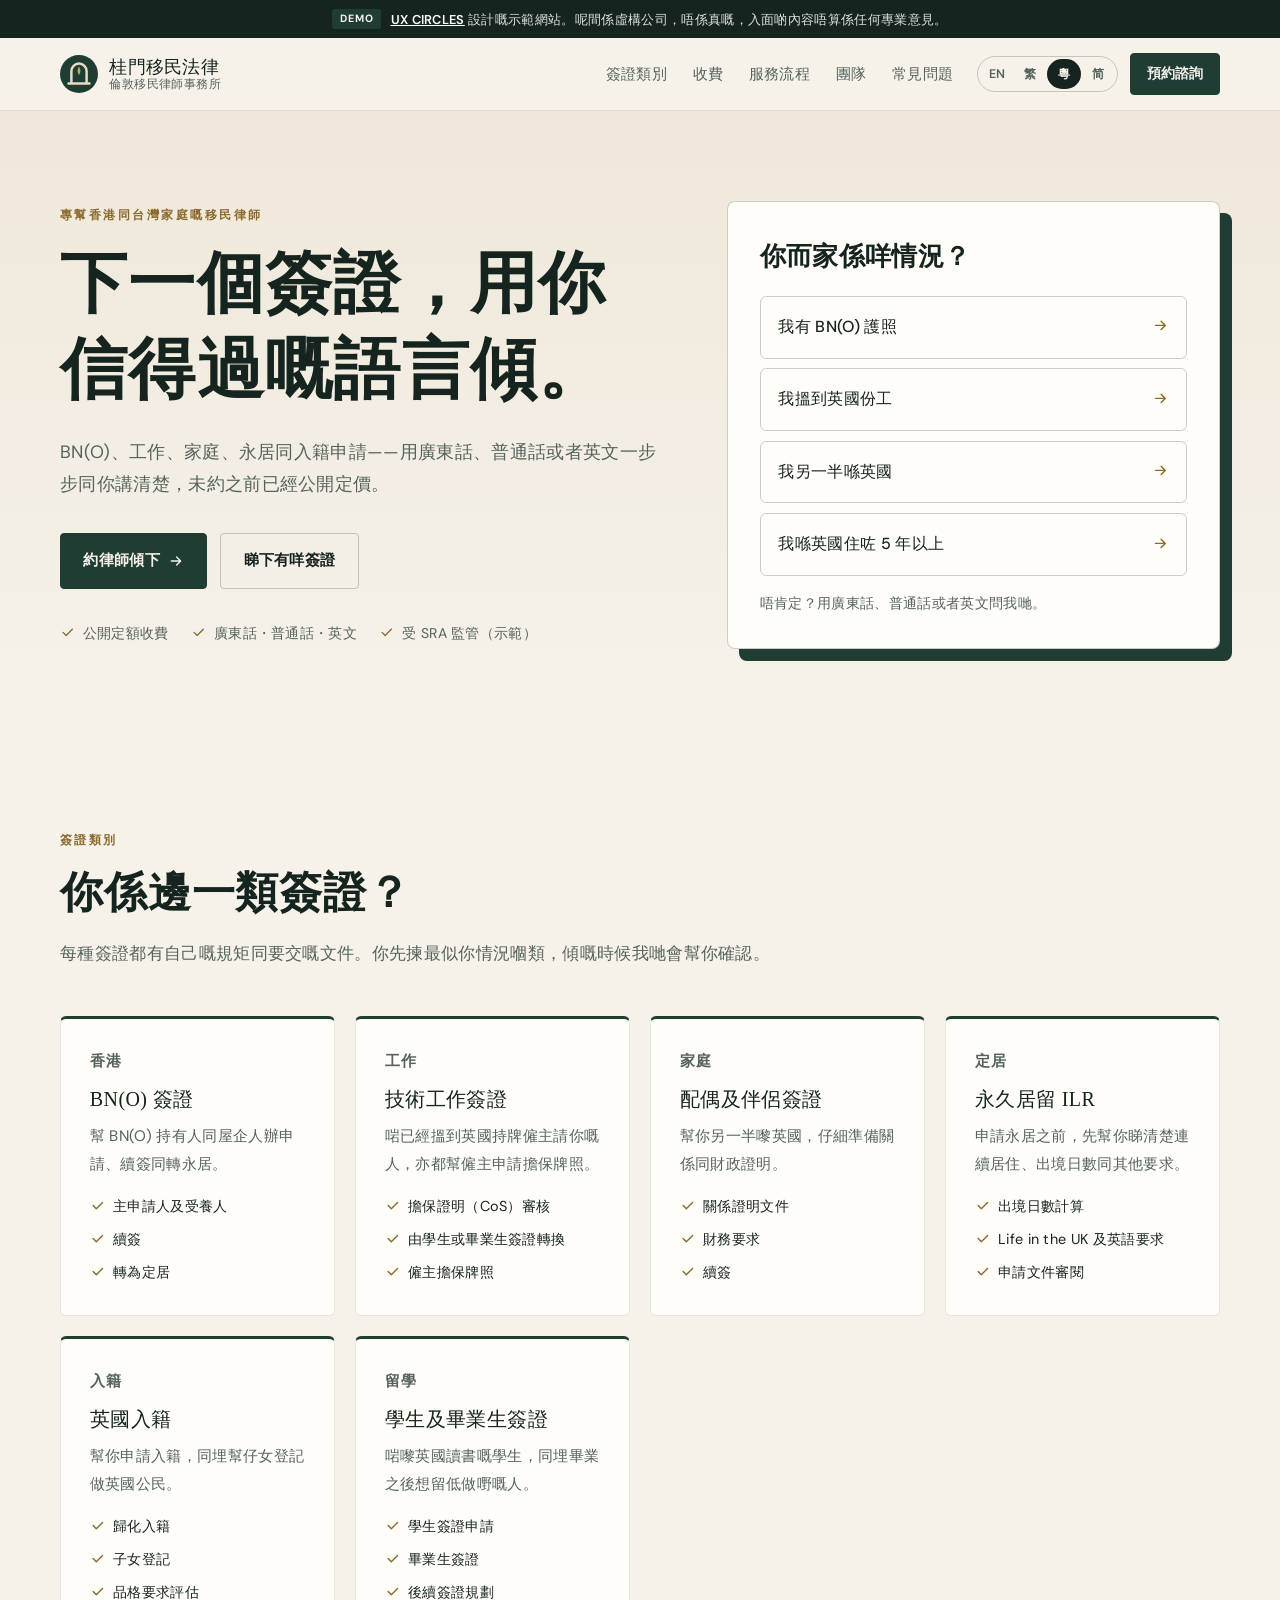
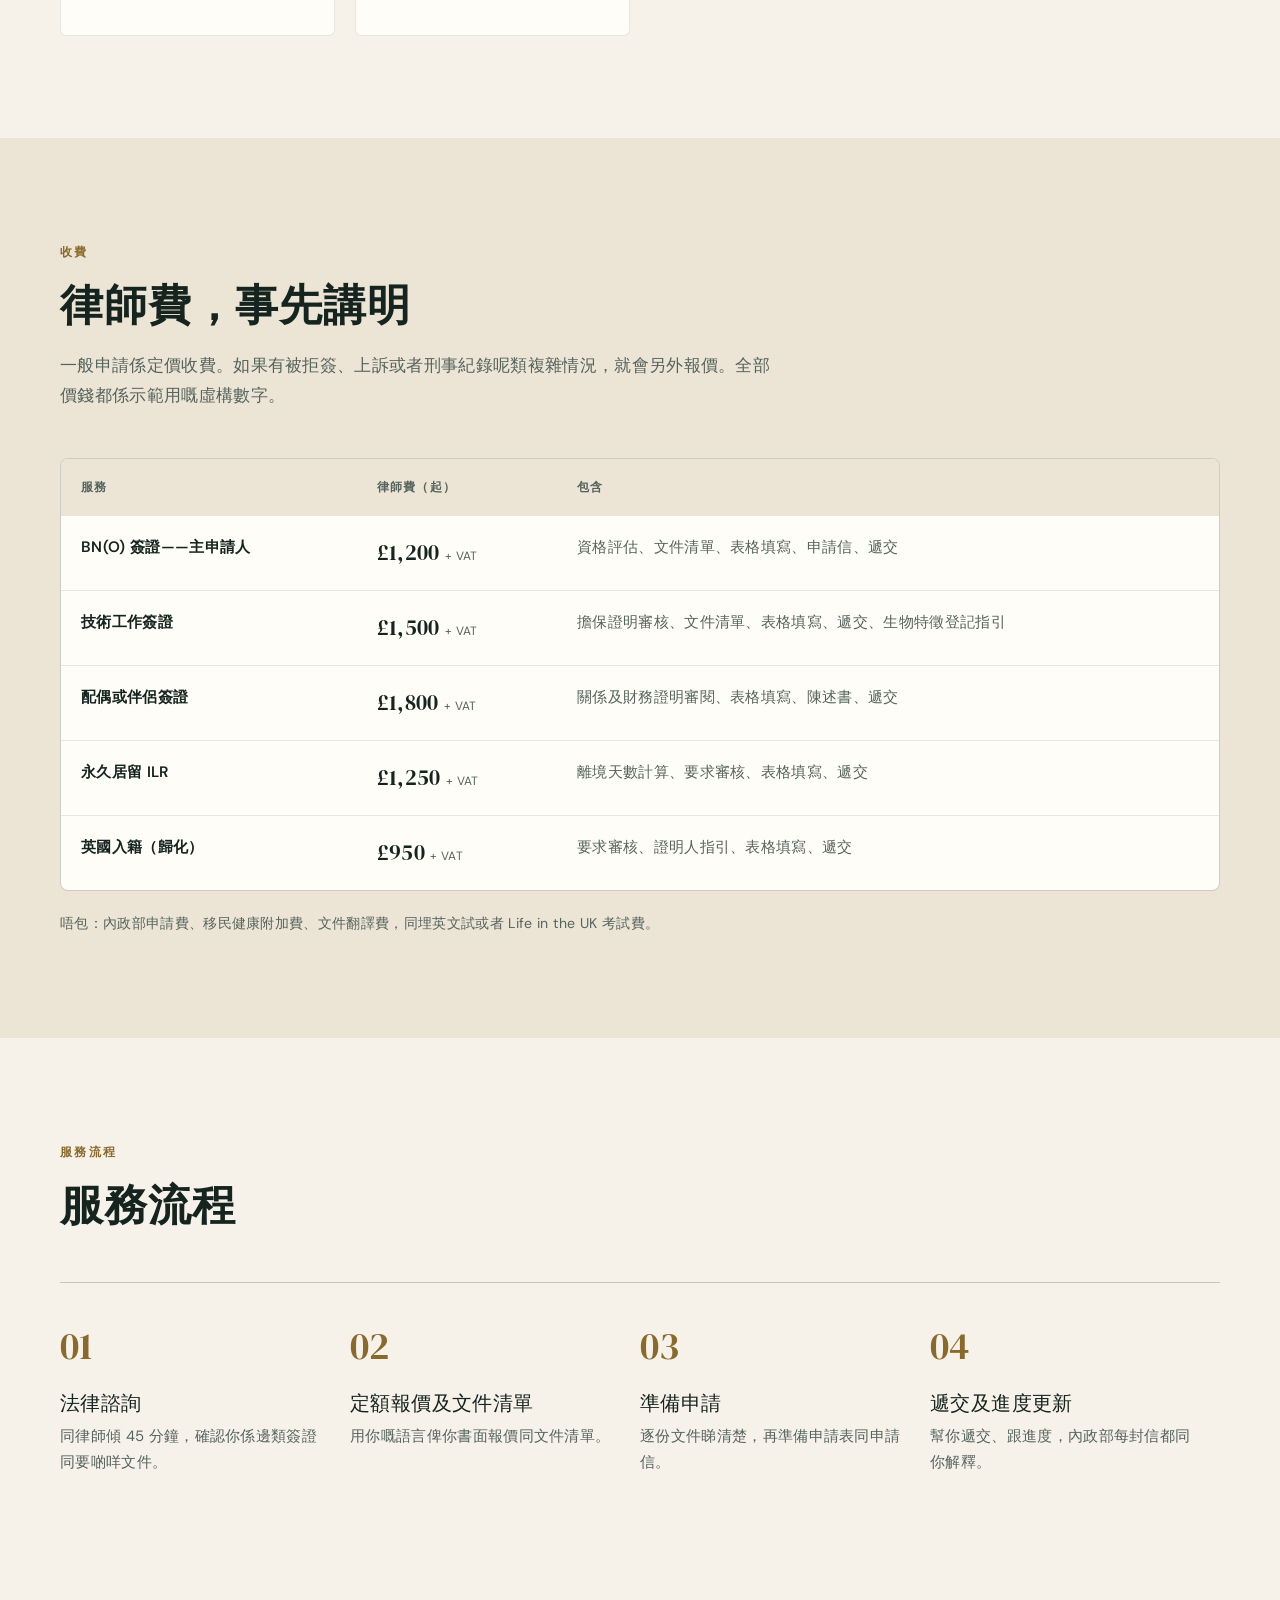
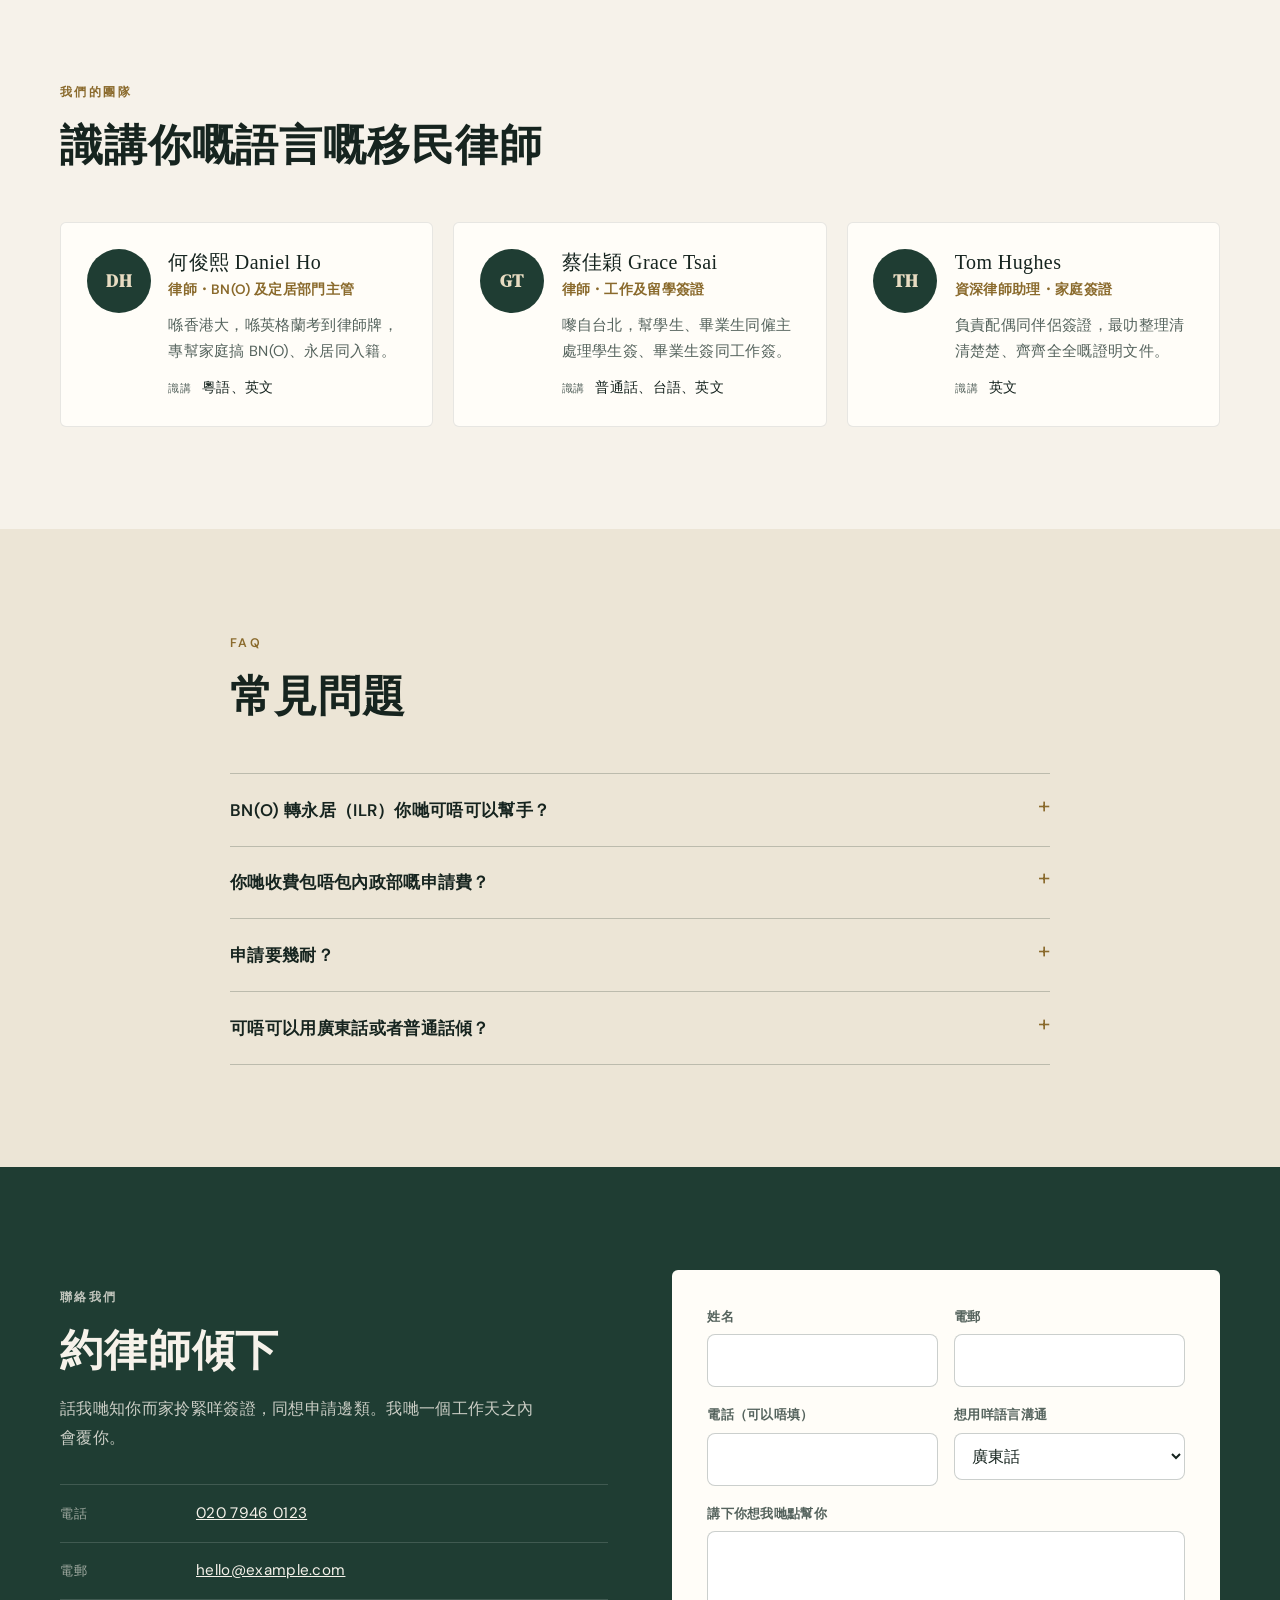
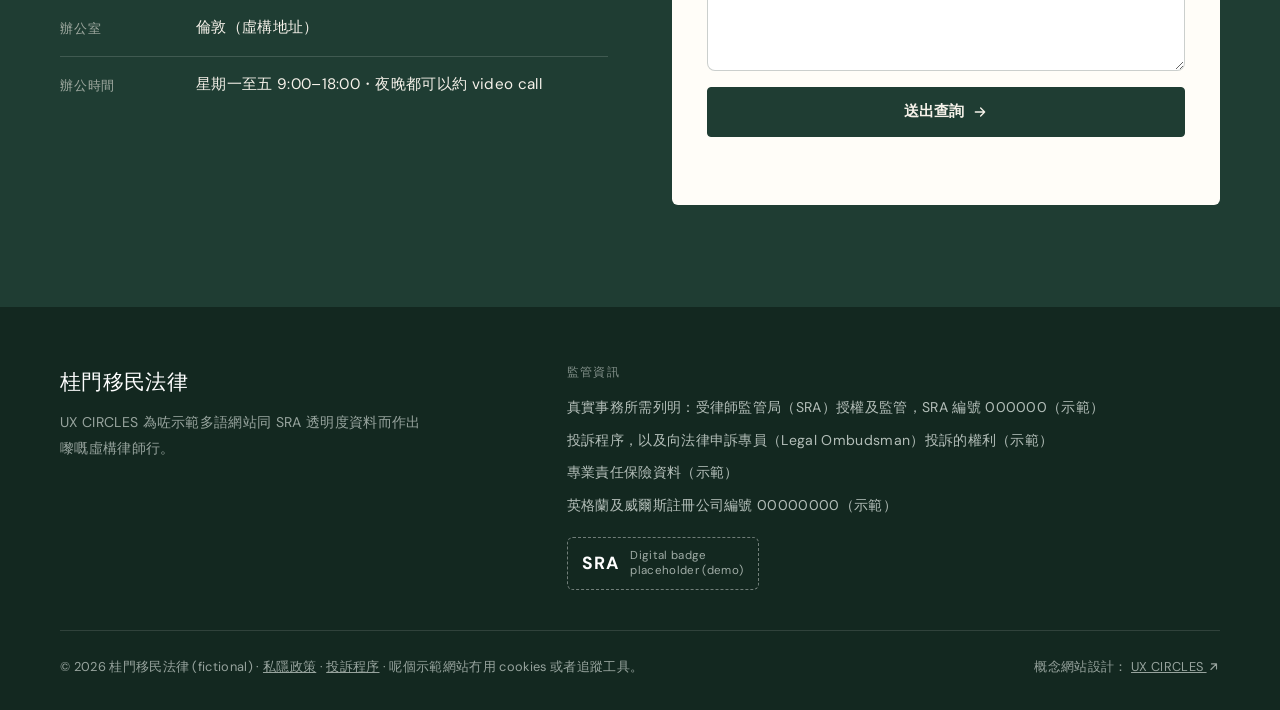
==== yue/index.html @ 8a7a4588 "Add Cantonese (廣東話) version - New /yue/ page in written Cantonese alongside EN, 繁中 and 简中 - lang="yu" ====
<!doctype html>
<html lang="yue-Hant-HK">
<head>
<meta charset="utf-8">
<meta name="viewport" content="width=device-width, initial-scale=1">
<title>桂門移民法律 Laurelgate — 倫敦講廣東話嘅移民律師（示範網站）</title>
<meta name="description" content="UX CIRCLES 設計示範：專幫香港同台灣客嘅倫敦移民律師行。BN(O)、工作簽、配偶簽、永居同入籍，收費事先公開。">
<meta name="robots" content="noindex, follow">
<link rel="canonical" href="https://uxcircles.github.io/demo-immigration/yue/">
<link rel="alternate" hreflang="en-GB" href="https://uxcircles.github.io/demo-immigration/">
<link rel="alternate" hreflang="zh-Hant" href="https://uxcircles.github.io/demo-immigration/zh-hant/">
<link rel="alternate" hreflang="zh-HK" href="https://uxcircles.github.io/demo-immigration/yue/">
<link rel="alternate" hreflang="zh-Hans" href="https://uxcircles.github.io/demo-immigration/zh-hans/">
<link rel="alternate" hreflang="x-default" href="https://uxcircles.github.io/demo-immigration/">
<meta property="og:title" content="桂門移民法律 Laurelgate — 倫敦講廣東話嘅移民律師（示範網站）">
<meta property="og:description" content="UX CIRCLES 設計示範：專幫香港同台灣客嘅倫敦移民律師行。BN(O)、工作簽、配偶簽、永居同入籍，收費事先公開。">
<meta property="og:type" content="website">
<meta property="og:url" content="https://uxcircles.github.io/demo-immigration/yue/">
<meta name="theme-color" content="#1f3d33">
<link rel="icon" href="../favicon.svg" type="image/svg+xml">
<link rel="preconnect" href="https://fonts.googleapis.com">
<link rel="preconnect" href="https://fonts.gstatic.com" crossorigin>
<link rel="stylesheet" href="https://fonts.googleapis.com/css2?family=DM+Serif+Display&family=DM+Sans:opsz,wght@9..40,400;9..40,500;9..40,600;9..40,700&display=swap">
<link rel="stylesheet" href="../styles.css">
<script type="application/ld+json">
{
  "@context": "https://schema.org",
  "@graph": [
    {
      "@type": "LegalService",
      "@id": "https://uxcircles.github.io/demo-immigration/#firm",
      "name": "桂門移民法律",
      "url": "https://uxcircles.github.io/demo-immigration/yue/",
      "description": "UX CIRCLES 設計示範：專幫香港同台灣客嘅倫敦移民律師行。BN(O)、工作簽、配偶簽、永居同入籍，收費事先公開。",
      "telephone": "+44 20 7946 0123",
      "email": "hello@example.com",
      "areaServed": "GB",
      "knowsLanguage": [
        "en",
        "yue",
        "cmn",
        "nan",
        "zh-Hant",
        "zh-Hans"
      ],
      "address": {
        "@type": "PostalAddress",
        "addressLocality": "London",
        "addressCountry": "GB"
      },
      "employee": [
        {
          "@type": "Person",
          "name": "何俊熙 Daniel Ho",
          "jobTitle": "律師・BN(O) 及定居部門主管",
          "knowsLanguage": "粵語、英文"
        },
        {
          "@type": "Person",
          "name": "蔡佳穎 Grace Tsai",
          "jobTitle": "律師・工作及留學簽證",
          "knowsLanguage": "普通話、台語、英文"
        },
        {
          "@type": "Person",
          "name": "Tom Hughes",
          "jobTitle": "資深律師助理・家庭簽證",
          "knowsLanguage": "英文"
        }
      ],
      "makesOffer": [
        {
          "@type": "Offer",
          "name": "BN(O) 簽證——主申請人",
          "priceSpecification": {
            "@type": "PriceSpecification",
            "minPrice": 1200,
            "priceCurrency": "GBP",
            "valueAddedTaxIncluded": false
          },
          "description": "資格評估、文件清單、表格填寫、申請信、遞交"
        },
        {
          "@type": "Offer",
          "name": "技術工作簽證",
          "priceSpecification": {
            "@type": "PriceSpecification",
            "minPrice": 1500,
            "priceCurrency": "GBP",
            "valueAddedTaxIncluded": false
          },
          "description": "擔保證明審核、文件清單、表格填寫、遞交、生物特徵登記指引"
        },
        {
          "@type": "Offer",
          "name": "配偶或伴侶簽證",
          "priceSpecification": {
            "@type": "PriceSpecification",
            "minPrice": 1800,
            "priceCurrency": "GBP",
            "valueAddedTaxIncluded": false
          },
          "description": "關係及財務證明審閱、表格填寫、陳述書、遞交"
        },
        {
          "@type": "Offer",
          "name": "永久居留 ILR",
          "priceSpecification": {
            "@type": "PriceSpecification",
            "minPrice": 1250,
            "priceCurrency": "GBP",
            "valueAddedTaxIncluded": false
          },
          "description": "離境天數計算、要求審核、表格填寫、遞交"
        },
        {
          "@type": "Offer",
          "name": "英國入籍（歸化）",
          "priceSpecification": {
            "@type": "PriceSpecification",
            "minPrice": 950,
            "priceCurrency": "GBP",
            "valueAddedTaxIncluded": false
          },
          "description": "要求審核、證明人指引、表格填寫、遞交"
        }
      ]
    },
    {
      "@type": "FAQPage",
      "mainEntity": [
        {
          "@type": "Question",
          "name": "BN(O) 轉永居（ILR）你哋可唔可以幫手？",
          "acceptedAnswer": {
            "@type": "Answer",
            "text": "可以。申請之前我哋會幫你睇連續居住紀錄、出境日數同其他要求，再準備同遞交申請。規矩可能會改，所以傾嘅時候我哋會同你確認最新情況。"
          }
        },
        {
          "@type": "Question",
          "name": "你哋收費包唔包內政部嘅申請費？",
          "acceptedAnswer": {
            "@type": "Answer",
            "text": "唔包。內政部申請費同移民健康附加費（IHS）要直接交俾內政部，同我哋律師費分開計。申請之前我哋會話你知最新幾多錢。"
          }
        },
        {
          "@type": "Question",
          "name": "申請要幾耐？",
          "acceptedAnswer": {
            "@type": "Answer",
            "text": "準備文件一般要兩至四個禮拜，睇你幾快預備好啲文件。內政部審批幾耐就因簽證而異，可以睇 GOV.UK 公布嘅資料。"
          }
        },
        {
          "@type": "Question",
          "name": "可唔可以用廣東話或者普通話傾？",
          "acceptedAnswer": {
            "@type": "Answer",
            "text": "可以。廣東話、普通話、英文都得，可以上嚟倫敦寫字樓，或者 video call。"
          }
        }
      ]
    }
  ]
}
</script>
</head>
<body class="lang-yue">
<a class="skip" href="#main">跳去主要內容</a>
<div class="demo-bar" role="note"><span class="demo-tag">DEMO</span><span><a href="https://ux-circles.com/professionals">UX CIRCLES</a> 設計嘅示範網站。呢間係虛構公司，唔係真嘅，入面啲內容唔算係任何專業意見。</span></div>

<header class="site-header">
  <div class="wrap header-inner">
    <a class="brand" href="./" aria-label="桂門移民法律">
      <svg viewBox="0 0 40 40" aria-hidden="true"><rect width="40" height="40" rx="20" fill="#1f3d33"/><path d="M12 30V17a8 8 0 0 1 16 0v13" stroke="#e8dcc2" stroke-width="2.6" fill="none"/><path d="M20 12c-2 3-2 6 0 9 2-3 2-6 0-9z" fill="#c9a45c"/><path d="M9 30h22" stroke="#e8dcc2" stroke-width="2.6" stroke-linecap="round"/></svg>
      <span class="brand-text"><span class="brand-name">桂門移民法律</span><span class="brand-sub">倫敦移民律師事務所</span></span>
    </a>
    <nav class="main-nav" aria-label="選單">
      <ul><li><a href="#routes">簽證類別</a></li><li><a href="#fees">收費</a></li><li><a href="#process">服務流程</a></li><li><a href="#team">團隊</a></li><li><a href="#faq">常見問題</a></li></ul>
    </nav>
    <div class="header-tools">
      <div class="lang-switch" role="group" aria-label="語言"><a href="../" lang="en-GB" hreflang="en-GB" title="English">EN</a><a href="../zh-hant/" lang="zh-Hant" hreflang="zh-Hant" title="繁體中文">繁</a><a href="./" lang="yue-Hant-HK" hreflang="zh-HK" title="廣東話" aria-current="true">粵</a><a href="../zh-hans/" lang="zh-Hans" hreflang="zh-Hans" title="简体中文">简</a></div>
      <a class="btn btn-sm" href="#contact">預約諮詢</a>
      <button class="menu-btn" type="button" aria-expanded="false" aria-controls="mobile-nav"><span class="sr">選單</span><span class="bars" aria-hidden="true"></span></button>
    </div>
  </div>
  <nav id="mobile-nav" class="mobile-nav" aria-label="選單" hidden>
    <ul><li><a href="#routes">簽證類別</a></li><li><a href="#fees">收費</a></li><li><a href="#process">服務流程</a></li><li><a href="#team">團隊</a></li><li><a href="#faq">常見問題</a></li><li><a href="#contact">聯絡我們</a></li></ul>
  </nav>
</header>

<main id="main">
  <section class="hero">
    <div class="wrap hero-inner">
      <div class="hero-copy">
        <p class="eyebrow">專幫香港同台灣家庭嘅移民律師</p>
        <h1>下一個簽證，用你信得過嘅語言傾。</h1>
        <p class="lede">BN(O)、工作、家庭、永居同入籍申請——用廣東話、普通話或者英文一步步同你講清楚，未約之前已經公開定價。</p>
        <div class="hero-actions">
          <a class="btn" href="#contact">約律師傾下 <svg class="ico" viewBox="0 0 24 24" fill="none" stroke="currentColor" stroke-width="2" stroke-linecap="round" stroke-linejoin="round" aria-hidden="true"><path d="M5 12h14M13 6l6 6-6 6"/></svg></a>
          <a class="btn btn-ghost" href="#routes">睇下有咩簽證</a>
        </div>
        <ul class="trust"><li><svg class="ico ico-check" viewBox="0 0 24 24" fill="none" stroke="currentColor" stroke-width="2.2" stroke-linecap="round" stroke-linejoin="round" aria-hidden="true"><path d="M5 12l5 5L20 7"/></svg><span>公開定額收費</span></li><li><svg class="ico ico-check" viewBox="0 0 24 24" fill="none" stroke="currentColor" stroke-width="2.2" stroke-linecap="round" stroke-linejoin="round" aria-hidden="true"><path d="M5 12l5 5L20 7"/></svg><span>廣東話・普通話・英文</span></li><li><svg class="ico ico-check" viewBox="0 0 24 24" fill="none" stroke="currentColor" stroke-width="2.2" stroke-linecap="round" stroke-linejoin="round" aria-hidden="true"><path d="M5 12l5 5L20 7"/></svg><span>受 SRA 監管（示範）</span></li></ul>
      </div>
      <div class="hero-visual">
        <div class="finder">
          <p class="finder-title">你而家係咩情況？</p>
          <ul><li><a href="#routes">我有 BN(O) 護照<span><svg class="ico" viewBox="0 0 24 24" fill="none" stroke="currentColor" stroke-width="2" stroke-linecap="round" stroke-linejoin="round" aria-hidden="true"><path d="M5 12h14M13 6l6 6-6 6"/></svg></span></a></li><li><a href="#routes">我搵到英國份工<span><svg class="ico" viewBox="0 0 24 24" fill="none" stroke="currentColor" stroke-width="2" stroke-linecap="round" stroke-linejoin="round" aria-hidden="true"><path d="M5 12h14M13 6l6 6-6 6"/></svg></span></a></li><li><a href="#routes">我另一半喺英國<span><svg class="ico" viewBox="0 0 24 24" fill="none" stroke="currentColor" stroke-width="2" stroke-linecap="round" stroke-linejoin="round" aria-hidden="true"><path d="M5 12h14M13 6l6 6-6 6"/></svg></span></a></li><li><a href="#routes">我喺英國住咗 5 年以上<span><svg class="ico" viewBox="0 0 24 24" fill="none" stroke="currentColor" stroke-width="2" stroke-linecap="round" stroke-linejoin="round" aria-hidden="true"><path d="M5 12h14M13 6l6 6-6 6"/></svg></span></a></li></ul>
          <p class="finder-note">唔肯定？用廣東話、普通話或者英文問我哋。</p>
        </div></div>
    </div>
  </section>

  <section class="section" id="routes">
    <div class="wrap">
      <header class="sec-head">
        <p class="eyebrow">簽證類別</p>
        <h2>你係邊一類簽證？</h2>
        <p>每種簽證都有自己嘅規矩同要交嘅文件。你先揀最似你情況嗰類，傾嘅時候我哋會幫你確認。</p>
      </header>
      <div class="svc-grid">
      <article class="svc">
        <p class="svc-kicker">香港</p>
        <h3>BN(O) 簽證</h3>
        <p>幫 BN(O) 持有人同屋企人辦申請、續簽同轉永居。</p>
        <ul class="ticks"><li><svg class="ico ico-check" viewBox="0 0 24 24" fill="none" stroke="currentColor" stroke-width="2.2" stroke-linecap="round" stroke-linejoin="round" aria-hidden="true"><path d="M5 12l5 5L20 7"/></svg><span>主申請人及受養人</span></li><li><svg class="ico ico-check" viewBox="0 0 24 24" fill="none" stroke="currentColor" stroke-width="2.2" stroke-linecap="round" stroke-linejoin="round" aria-hidden="true"><path d="M5 12l5 5L20 7"/></svg><span>續簽</span></li><li><svg class="ico ico-check" viewBox="0 0 24 24" fill="none" stroke="currentColor" stroke-width="2.2" stroke-linecap="round" stroke-linejoin="round" aria-hidden="true"><path d="M5 12l5 5L20 7"/></svg><span>轉為定居</span></li></ul>
        
      </article>
      <article class="svc">
        <p class="svc-kicker">工作</p>
        <h3>技術工作簽證</h3>
        <p>啱已經搵到英國持牌僱主請你嘅人，亦都幫僱主申請擔保牌照。</p>
        <ul class="ticks"><li><svg class="ico ico-check" viewBox="0 0 24 24" fill="none" stroke="currentColor" stroke-width="2.2" stroke-linecap="round" stroke-linejoin="round" aria-hidden="true"><path d="M5 12l5 5L20 7"/></svg><span>擔保證明（CoS）審核</span></li><li><svg class="ico ico-check" viewBox="0 0 24 24" fill="none" stroke="currentColor" stroke-width="2.2" stroke-linecap="round" stroke-linejoin="round" aria-hidden="true"><path d="M5 12l5 5L20 7"/></svg><span>由學生或畢業生簽證轉換</span></li><li><svg class="ico ico-check" viewBox="0 0 24 24" fill="none" stroke="currentColor" stroke-width="2.2" stroke-linecap="round" stroke-linejoin="round" aria-hidden="true"><path d="M5 12l5 5L20 7"/></svg><span>僱主擔保牌照</span></li></ul>
        
      </article>
      <article class="svc">
        <p class="svc-kicker">家庭</p>
        <h3>配偶及伴侶簽證</h3>
        <p>幫你另一半嚟英國，仔細準備關係同財政證明。</p>
        <ul class="ticks"><li><svg class="ico ico-check" viewBox="0 0 24 24" fill="none" stroke="currentColor" stroke-width="2.2" stroke-linecap="round" stroke-linejoin="round" aria-hidden="true"><path d="M5 12l5 5L20 7"/></svg><span>關係證明文件</span></li><li><svg class="ico ico-check" viewBox="0 0 24 24" fill="none" stroke="currentColor" stroke-width="2.2" stroke-linecap="round" stroke-linejoin="round" aria-hidden="true"><path d="M5 12l5 5L20 7"/></svg><span>財務要求</span></li><li><svg class="ico ico-check" viewBox="0 0 24 24" fill="none" stroke="currentColor" stroke-width="2.2" stroke-linecap="round" stroke-linejoin="round" aria-hidden="true"><path d="M5 12l5 5L20 7"/></svg><span>續簽</span></li></ul>
        
      </article>
      <article class="svc">
        <p class="svc-kicker">定居</p>
        <h3>永久居留 ILR</h3>
        <p>申請永居之前，先幫你睇清楚連續居住、出境日數同其他要求。</p>
        <ul class="ticks"><li><svg class="ico ico-check" viewBox="0 0 24 24" fill="none" stroke="currentColor" stroke-width="2.2" stroke-linecap="round" stroke-linejoin="round" aria-hidden="true"><path d="M5 12l5 5L20 7"/></svg><span>出境日數計算</span></li><li><svg class="ico ico-check" viewBox="0 0 24 24" fill="none" stroke="currentColor" stroke-width="2.2" stroke-linecap="round" stroke-linejoin="round" aria-hidden="true"><path d="M5 12l5 5L20 7"/></svg><span>Life in the UK 及英語要求</span></li><li><svg class="ico ico-check" viewBox="0 0 24 24" fill="none" stroke="currentColor" stroke-width="2.2" stroke-linecap="round" stroke-linejoin="round" aria-hidden="true"><path d="M5 12l5 5L20 7"/></svg><span>申請文件審閱</span></li></ul>
        
      </article>
      <article class="svc">
        <p class="svc-kicker">入籍</p>
        <h3>英國入籍</h3>
        <p>幫你申請入籍，同埋幫仔女登記做英國公民。</p>
        <ul class="ticks"><li><svg class="ico ico-check" viewBox="0 0 24 24" fill="none" stroke="currentColor" stroke-width="2.2" stroke-linecap="round" stroke-linejoin="round" aria-hidden="true"><path d="M5 12l5 5L20 7"/></svg><span>歸化入籍</span></li><li><svg class="ico ico-check" viewBox="0 0 24 24" fill="none" stroke="currentColor" stroke-width="2.2" stroke-linecap="round" stroke-linejoin="round" aria-hidden="true"><path d="M5 12l5 5L20 7"/></svg><span>子女登記</span></li><li><svg class="ico ico-check" viewBox="0 0 24 24" fill="none" stroke="currentColor" stroke-width="2.2" stroke-linecap="round" stroke-linejoin="round" aria-hidden="true"><path d="M5 12l5 5L20 7"/></svg><span>品格要求評估</span></li></ul>
        
      </article>
      <article class="svc">
        <p class="svc-kicker">留學</p>
        <h3>學生及畢業生簽證</h3>
        <p>啱嚟英國讀書嘅學生，同埋畢業之後想留低做嘢嘅人。</p>
        <ul class="ticks"><li><svg class="ico ico-check" viewBox="0 0 24 24" fill="none" stroke="currentColor" stroke-width="2.2" stroke-linecap="round" stroke-linejoin="round" aria-hidden="true"><path d="M5 12l5 5L20 7"/></svg><span>學生簽證申請</span></li><li><svg class="ico ico-check" viewBox="0 0 24 24" fill="none" stroke="currentColor" stroke-width="2.2" stroke-linecap="round" stroke-linejoin="round" aria-hidden="true"><path d="M5 12l5 5L20 7"/></svg><span>畢業生簽證</span></li><li><svg class="ico ico-check" viewBox="0 0 24 24" fill="none" stroke="currentColor" stroke-width="2.2" stroke-linecap="round" stroke-linejoin="round" aria-hidden="true"><path d="M5 12l5 5L20 7"/></svg><span>後續簽證規劃</span></li></ul>
        
      </article></div>
    </div>
  </section>

  <section class="section section-tint" id="fees">
    <div class="wrap">
      <header class="sec-head">
        <p class="eyebrow">收費</p>
        <h2>律師費，事先講明</h2>
        <p>一般申請係定價收費。如果有被拒簽、上訴或者刑事紀錄呢類複雜情況，就會另外報價。全部價錢都係示範用嘅虛構數字。</p>
      </header>
      <div class="table-wrap">
        <table class="fees">
          <thead><tr><th scope="col">服務</th><th scope="col">律師費（起）</th><th scope="col">包含</th></tr></thead>
          <tbody>
            <tr><th scope="row">BN(O) 簽證——主申請人</th><td class="fee">£1,200 <small>+ VAT</small></td><td>資格評估、文件清單、表格填寫、申請信、遞交</td></tr>
            <tr><th scope="row">技術工作簽證</th><td class="fee">£1,500 <small>+ VAT</small></td><td>擔保證明審核、文件清單、表格填寫、遞交、生物特徵登記指引</td></tr>
            <tr><th scope="row">配偶或伴侶簽證</th><td class="fee">£1,800 <small>+ VAT</small></td><td>關係及財務證明審閱、表格填寫、陳述書、遞交</td></tr>
            <tr><th scope="row">永久居留 ILR</th><td class="fee">£1,250 <small>+ VAT</small></td><td>離境天數計算、要求審核、表格填寫、遞交</td></tr>
            <tr><th scope="row">英國入籍（歸化）</th><td class="fee">£950 <small>+ VAT</small></td><td>要求審核、證明人指引、表格填寫、遞交</td></tr>
          </tbody>
        </table>
      </div>
      <p class="fees-note">唔包：內政部申請費、移民健康附加費、文件翻譯費，同埋英文試或者 Life in the UK 考試費。</p>
    </div>
  </section>

  <section class="section" id="process">
    <div class="wrap">
      <header class="sec-head">
        <p class="eyebrow">服務流程</p>
        <h2>服務流程</h2>
      </header>
      <ol class="process">
        <li><span class="n">01</span><h3>法律諮詢</h3><p>同律師傾 45 分鐘，確認你係邊類簽證同要啲咩文件。</p></li>
        <li><span class="n">02</span><h3>定額報價及文件清單</h3><p>用你嘅語言俾你書面報價同文件清單。</p></li>
        <li><span class="n">03</span><h3>準備申請</h3><p>逐份文件睇清楚，再準備申請表同申請信。</p></li>
        <li><span class="n">04</span><h3>遞交及進度更新</h3><p>幫你遞交、跟進度，內政部每封信都同你解釋。</p></li>
      </ol>
    </div>
  </section>

  <section class="section" id="team">
    <div class="wrap">
      <header class="sec-head">
        <p class="eyebrow">我們的團隊</p>
        <h2>識講你嘅語言嘅移民律師</h2>
      </header>
      <div class="team-grid">
      <article class="person">
        <div class="avatar" aria-hidden="true">DH</div>
        <div>
          <h3>何俊熙 Daniel Ho</h3>
          <p class="role">律師・BN(O) 及定居部門主管</p>
          <p class="bio">喺香港大，喺英格蘭考到律師牌，專幫家庭搞 BN(O)、永居同入籍。</p>
          <p class="speaks"><span>識講</span> 粵語、英文</p>
        </div>
      </article>
      <article class="person">
        <div class="avatar" aria-hidden="true">GT</div>
        <div>
          <h3>蔡佳穎 Grace Tsai</h3>
          <p class="role">律師・工作及留學簽證</p>
          <p class="bio">嚟自台北，幫學生、畢業生同僱主處理學生簽、畢業生簽同工作簽。</p>
          <p class="speaks"><span>識講</span> 普通話、台語、英文</p>
        </div>
      </article>
      <article class="person">
        <div class="avatar" aria-hidden="true">TH</div>
        <div>
          <h3>Tom Hughes</h3>
          <p class="role">資深律師助理・家庭簽證</p>
          <p class="bio">負責配偶同伴侶簽證，最叻整理清清楚楚、齊齊全全嘅證明文件。</p>
          <p class="speaks"><span>識講</span> 英文</p>
        </div>
      </article></div>
    </div>
  </section>

  <section class="section section-tint" id="faq">
    <div class="wrap narrow">
      <header class="sec-head">
        <p class="eyebrow">FAQ</p>
        <h2>常見問題</h2>
      </header>
      <div class="faq">
      <details class="qa">
        <summary>BN(O) 轉永居（ILR）你哋可唔可以幫手？</summary>
        <div><p>可以。申請之前我哋會幫你睇連續居住紀錄、出境日數同其他要求，再準備同遞交申請。規矩可能會改，所以傾嘅時候我哋會同你確認最新情況。</p></div>
      </details>
      <details class="qa">
        <summary>你哋收費包唔包內政部嘅申請費？</summary>
        <div><p>唔包。內政部申請費同移民健康附加費（IHS）要直接交俾內政部，同我哋律師費分開計。申請之前我哋會話你知最新幾多錢。</p></div>
      </details>
      <details class="qa">
        <summary>申請要幾耐？</summary>
        <div><p>準備文件一般要兩至四個禮拜，睇你幾快預備好啲文件。內政部審批幾耐就因簽證而異，可以睇 GOV.UK 公布嘅資料。</p></div>
      </details>
      <details class="qa">
        <summary>可唔可以用廣東話或者普通話傾？</summary>
        <div><p>可以。廣東話、普通話、英文都得，可以上嚟倫敦寫字樓，或者 video call。</p></div>
      </details></div>
    </div>
  </section>

  <section class="section contact" id="contact">
    <div class="wrap contact-inner">
      <div>
        <p class="eyebrow">聯絡我們</p>
        <h2>約律師傾下</h2>
        <p>話我哋知你而家拎緊咩簽證，同想申請邊類。我哋一個工作天之內會覆你。</p>
        <ul class="contact-list">
          <li><span>電話</span><a href="tel:+442079460123">020 7946 0123</a></li>
          <li><span>電郵</span><a href="mailto:hello@example.com">hello@example.com</a></li>
          <li><span>辦公室</span>倫敦（虛構地址）</li>
          <li><span>辦公時間</span>星期一至五 9:00–18:00・夜晚都可以約 video call</li>
        </ul>
      </div>
      <form class="enquiry" novalidate data-demo-msg="呢個係示範網站，你嘅訊息冇寄出到。">
        <label>姓名<input name="name" autocomplete="name" required></label>
        <label>電郵<input name="email" type="email" autocomplete="email" required></label>
        <label>電話（可以唔填）<input name="phone" type="tel" autocomplete="tel"></label>
        <label>想用咩語言溝通<select name="lang"><option>English</option><option>繁體中文</option><option selected>廣東話</option><option>简体中文</option></select></label>
        <label class="full">講下你想我哋點幫你<textarea name="message" rows="4"></textarea></label>
        <button class="btn full" type="submit">送出查詢 <svg class="ico" viewBox="0 0 24 24" fill="none" stroke="currentColor" stroke-width="2" stroke-linecap="round" stroke-linejoin="round" aria-hidden="true"><path d="M5 12h14M13 6l6 6-6 6"/></svg></button>
        <p class="form-status full" role="status" aria-live="polite"></p>
      </form>
    </div>
  </section>
</main>

<footer class="site-footer">
  <div class="wrap">
    <div class="footer-top">
      <div>
        <p class="footer-brand">桂門移民法律</p>
        <p class="footer-sub">UX CIRCLES 為咗示範多語網站同 SRA 透明度資料而作出嚟嘅虛構律師行。</p>
      </div>
      <div class="reg">
        <p class="reg-title">監管資訊</p>
        <ul><li>真實事務所需列明：受律師監管局（SRA）授權及監管，SRA 編號 000000（示範）</li><li>投訴程序，以及向法律申訴專員（Legal Ombudsman）投訴的權利（示範）</li><li>專業責任保險資料（示範）</li><li>英格蘭及威爾斯註冊公司編號 00000000（示範）</li></ul>
        <div class="sra-badge" aria-label="SRA digital badge placeholder"><b>SRA</b><span>Digital badge<br>placeholder (demo)</span></div>
      </div>
    </div>
    <div class="footer-bottom">
      <p>© 2026 桂門移民法律 (fictional) · <a href="#contact">私隱政策</a> · <a href="#contact">投訴程序</a> · 呢個示範網站冇用 cookies 或者追蹤工具。</p>
      <p>概念網站設計： <a href="https://ux-circles.com/professionals">UX CIRCLES <svg class="ico" viewBox="0 0 24 24" fill="none" stroke="currentColor" stroke-width="2" stroke-linecap="round" stroke-linejoin="round" aria-hidden="true"><path d="M7 17L17 7M8 7h9v9"/></svg></a></p>
    </div>
  </div>
</footer>
<script src="../main.js" defer></script>
</body>
</html>
---- styles.css ----
:root{
--font-body:"DM Sans",-apple-system,"PingFang TC","PingFang HK","Noto Sans TC","Microsoft JhengHei","Noto Sans SC",sans-serif;
--font-display:"DM Serif Display",Georgia,serif;--font-display-zh:"Noto Serif TC","Songti TC","PMingLiU","Noto Serif SC",serif;--display-weight:400;--display-tracking:-.01em;
--ink:#16241f;--muted:#55635d;--bg:#f6f2ea;--surface:#ece5d6;--card:#fffdf8;--line:rgba(22,36,31,.1);--line-strong:rgba(22,36,31,.22);
--accent:#1f3d33;--accent-dark:#132820;--on-accent:#f6f2ea;--accent-text:#8a6a2c;--radius:6px;--radius-btn:4px;
--hero-bg:linear-gradient(180deg,#efe8da 0,var(--bg) 100%);
--avatar-bg:#1f3d33;--avatar-ink:#e8dcc2;--contact-bg:#1f3d33;--contact-ink:#f6f2ea;--footer-bg:#132820;--footer-ink:#cfd8d3}
.lang-zh-hans{--font-display-zh:"Noto Serif SC","Songti SC","SimSun",serif}
.lang-zh-hant h1,.lang-zh-hans h1,.lang-yue h1,.lang-zh-hant h2,.lang-zh-hans h2,.lang-yue h2{font-weight:600}
.demo-tag{background:#c9a45c;color:#16241f}
*,*::before,*::after{box-sizing:border-box;margin:0;padding:0}
html{scroll-behavior:smooth;-webkit-text-size-adjust:100%}
body{font-family:var(--font-body);color:var(--ink);background:var(--bg);line-height:1.65;font-size:16px;overflow-x:hidden}
body.lang-zh-hant,body.lang-zh-hans,body.lang-yue{line-height:1.8;letter-spacing:.02em}
img,svg{display:block;max-width:100%}
a{color:inherit}
.wrap{width:min(1160px,100% - 32px);margin-inline:auto}
.narrow{width:min(820px,100% - 32px)}
.sr{position:absolute;width:1px;height:1px;overflow:hidden;clip:rect(0 0 0 0)}
.skip{position:absolute;left:-9999px;top:0;background:var(--ink);color:#fff;padding:.5rem 1rem;z-index:100}
.skip:focus{left:8px;top:8px}
.ico{width:1.05em;height:1.05em;flex-shrink:0;display:inline-block;vertical-align:-.15em}
:focus-visible{outline:2px solid var(--accent);outline-offset:3px;border-radius:4px}

.demo-bar{background:var(--ink);color:rgba(255,255,255,.86);font-size:.8rem;padding:.55rem 16px;display:flex;gap:.6rem;align-items:center;justify-content:center;text-align:center;line-height:1.5}
.demo-bar a{color:#fff;font-weight:600}
.demo-tag{background:var(--accent);color:var(--on-accent);font-weight:700;font-size:.66rem;letter-spacing:.1em;padding:.15rem .45rem;border-radius:3px;flex-shrink:0}

.site-header{position:sticky;top:0;z-index:50;background:color-mix(in srgb,var(--bg) 92%,transparent);backdrop-filter:blur(10px);border-bottom:1px solid var(--line)}
.header-inner{display:flex;align-items:center;gap:1.5rem;min-height:72px}
.brand{display:flex;align-items:center;gap:.7rem;text-decoration:none;flex-shrink:0}
.brand svg{width:38px;height:38px}
.brand-text{display:flex;flex-direction:column;line-height:1.15}
.brand-name{font-family:var(--font-display);font-weight:var(--display-weight);font-size:1.1rem;color:var(--ink)}
.brand-sub{font-size:.72rem;color:var(--muted);letter-spacing:.04em}
.main-nav{margin-left:auto}
.main-nav ul{display:flex;gap:1.6rem;list-style:none}
.main-nav a{text-decoration:none;font-size:.92rem;color:var(--muted);transition:color .2s}
.main-nav a:hover{color:var(--ink)}
.header-tools{display:flex;align-items:center;gap:.8rem}
.lang-switch{display:flex;border:1px solid var(--line-strong);border-radius:999px;padding:2px}
.lang-switch a{text-decoration:none;font-size:.78rem;font-weight:600;min-width:2.1rem;height:1.9rem;display:grid;place-items:center;border-radius:999px;color:var(--muted)}
.lang-switch a[aria-current]{background:var(--ink);color:var(--bg)}
.menu-btn{display:none;width:42px;height:42px;border:1px solid var(--line-strong);border-radius:10px;background:transparent;cursor:pointer;position:relative}
.bars,.bars::before,.bars::after{position:absolute;left:11px;right:11px;height:2px;background:var(--ink);border-radius:2px;content:""}
.bars{top:20px}.bars::before{top:-6px;left:0;right:0}.bars::after{top:6px;left:0;right:0}
.mobile-nav{border-top:1px solid var(--line);background:var(--bg)}
.mobile-nav ul{list-style:none;width:min(1160px,100% - 32px);margin:auto;padding:.5rem 0 1rem}
.mobile-nav a{display:block;padding:.8rem 0;text-decoration:none;border-bottom:1px solid var(--line);font-weight:500}

.btn{display:inline-flex;align-items:center;justify-content:center;gap:.5rem;background:var(--accent);color:var(--on-accent);text-decoration:none;font-weight:600;font-size:.95rem;padding:.85rem 1.4rem;border-radius:var(--radius-btn);border:1px solid var(--accent);cursor:pointer;font-family:inherit;transition:transform .15s,background .2s}
.btn:hover{transform:translateY(-1px);background:var(--accent-dark);border-color:var(--accent-dark)}
.btn-sm{padding:.5rem .95rem;font-size:.85rem}
.btn-ghost{background:transparent;color:var(--ink);border-color:var(--line-strong)}
.btn-ghost:hover{background:var(--surface);border-color:var(--ink)}

.eyebrow{font-size:.78rem;font-weight:600;letter-spacing:.14em;text-transform:uppercase;color:var(--accent-text);margin-bottom:.9rem}
.lang-zh-hant .eyebrow,.lang-zh-hans .eyebrow,.lang-yue .eyebrow{letter-spacing:.2em}
h1,h2,h3{font-family:var(--font-display);font-weight:var(--display-weight);line-height:1.12;color:var(--ink);letter-spacing:var(--display-tracking)}
.lang-zh-hant h1,.lang-zh-hans h1,.lang-yue h1,.lang-zh-hant h2,.lang-zh-hans h2,.lang-yue h2,.lang-zh-hant h3,.lang-zh-hans h3,.lang-yue h3{font-family:var(--font-display-zh);letter-spacing:.02em;line-height:1.3}
h1{font-size:clamp(2.3rem,5.2vw,4.2rem)}
h2{font-size:clamp(1.8rem,3.4vw,2.7rem)}
h3{font-size:1.25rem}

.hero{padding:clamp(3rem,7vw,6rem) 0 clamp(3rem,6vw,5rem);background:var(--hero-bg)}
.hero-inner{display:grid;grid-template-columns:1.1fr .9fr;gap:clamp(2rem,5vw,4.5rem);align-items:center}
.lede{font-size:1.12rem;color:var(--muted);margin:1.4rem 0 2rem;max-width:36em}
.hero-actions{display:flex;flex-wrap:wrap;gap:.8rem}
.trust{list-style:none;display:flex;flex-wrap:wrap;gap:.6rem 1.4rem;margin-top:2rem;font-size:.88rem;color:var(--muted)}
.trust li,.ticks li{display:flex;gap:.5rem;align-items:flex-start}
.ico-check{color:var(--accent-text);margin-top:.28em}

.section{padding:clamp(4rem,8vw,6.5rem) 0}
.section-tint{background:var(--surface)}
.sec-head{max-width:720px;margin-bottom:3rem}
.sec-head p:not(.eyebrow){color:var(--muted);margin-top:1rem;font-size:1.05rem}

.svc-grid{display:grid;grid-template-columns:repeat(auto-fit,minmax(260px,1fr));gap:1.25rem}
.svc{background:var(--card);border:1px solid var(--line);border-radius:var(--radius);padding:1.8rem;display:flex;flex-direction:column;gap:.7rem}
.svc-kicker{font-size:.75rem;font-weight:600;letter-spacing:.1em;text-transform:uppercase;color:var(--muted)}
.svc p{color:var(--muted);font-size:.95rem}
.ticks{list-style:none;display:grid;gap:.45rem;font-size:.9rem;margin-top:.3rem}
.svc-price{margin-top:auto;padding-top:1rem;border-top:1px dashed var(--line-strong);font-weight:600;color:var(--ink)!important}

.team-grid{display:grid;grid-template-columns:repeat(auto-fit,minmax(300px,1fr));gap:1.25rem}
.person{display:flex;gap:1.1rem;background:var(--card);border:1px solid var(--line);border-radius:var(--radius);padding:1.6rem}
.avatar{width:64px;height:64px;border-radius:50%;flex-shrink:0;display:grid;place-items:center;background:var(--avatar-bg);color:var(--avatar-ink);font-family:var(--font-display);font-weight:700;font-size:1.15rem}
.role{font-size:.85rem;color:var(--accent-text);font-weight:600;margin:.2rem 0 .6rem}
.bio{font-size:.92rem;color:var(--muted)}
.speaks{font-size:.85rem;margin-top:.7rem}
.speaks span{display:inline-block;font-size:.7rem;letter-spacing:.08em;text-transform:uppercase;color:var(--muted);margin-right:.35rem}

.faq{border-top:1px solid var(--line-strong)}
.qa{border-bottom:1px solid var(--line-strong)}
.qa summary{cursor:pointer;list-style:none;display:flex;justify-content:space-between;gap:1.5rem;padding:1.3rem 0;font-weight:600;font-size:1.05rem}
.qa summary::-webkit-details-marker{display:none}
.qa summary::after{content:"+";font-size:1.4rem;line-height:1;color:var(--accent-text);font-weight:400}
.qa[open] summary::after{content:"−"}
.qa div{padding:0 0 1.4rem;color:var(--muted);max-width:44em}

.contact{background:var(--contact-bg);color:var(--contact-ink)}
.contact h2,.contact .eyebrow{color:inherit}
.contact .eyebrow{opacity:.75}
.contact-inner{display:grid;grid-template-columns:1fr 1fr;gap:clamp(2rem,5vw,4rem);align-items:start}
.contact-inner>div>p{opacity:.8;margin-top:1rem;max-width:30em}
.contact-list{list-style:none;margin-top:2rem;display:grid;gap:.9rem}
.contact-list li{display:grid;grid-template-columns:7.5rem 1fr;gap:1rem;font-size:.95rem;border-top:1px solid rgba(255,255,255,.15);padding-top:.9rem}
.contact-list span{opacity:.6;font-size:.8rem;letter-spacing:.06em;text-transform:uppercase;padding-top:.15rem}
.enquiry{background:var(--card);color:var(--ink);border-radius:var(--radius);padding:clamp(1.4rem,3vw,2.2rem);display:grid;grid-template-columns:1fr 1fr;gap:1rem}
.enquiry label{display:flex;flex-direction:column;gap:.35rem;font-size:.82rem;font-weight:600;color:var(--muted)}
.enquiry input,.enquiry select,.enquiry textarea{font:inherit;font-size:1rem;font-weight:400;color:var(--ink);border:1px solid var(--line-strong);border-radius:8px;padding:.7rem .8rem;background:#fff;width:100%}
.enquiry .full{grid-column:1/-1}
.form-status{font-size:.88rem;color:var(--accent-text);font-weight:600;min-height:1.2em}

.site-footer{background:var(--footer-bg);color:var(--footer-ink);padding:3.5rem 0 2rem;font-size:.88rem}
.footer-top{display:grid;grid-template-columns:1fr 1.4fr;gap:2.5rem;padding-bottom:2.5rem;border-bottom:1px solid rgba(255,255,255,.12)}
.footer-brand{font-family:var(--font-display);font-size:1.3rem;font-weight:var(--display-weight);color:#fff}
.footer-sub{opacity:.7;margin-top:.6rem;max-width:26em}
.reg-title{font-size:.72rem;letter-spacing:.12em;text-transform:uppercase;opacity:.6;margin-bottom:.7rem}
.reg ul{list-style:none;display:grid;gap:.45rem;opacity:.85}
.footer-bottom{display:flex;flex-wrap:wrap;justify-content:space-between;gap:1rem;padding-top:1.5rem;opacity:.7;font-size:.8rem}
.footer-bottom a{color:inherit}

@media (max-width:1000px){.main-nav{display:none}.menu-btn{display:block}.header-tools{margin-left:auto}}
@media (max-width:860px){.hero-inner,.contact-inner,.footer-top{grid-template-columns:1fr}}
@media (max-width:560px){.header-tools .btn-sm{display:none}.brand-sub{display:none}.header-inner{gap:.75rem}.header-tools{gap:.5rem}.brand{min-width:0;flex-shrink:1}.brand-name{white-space:nowrap;overflow:hidden;text-overflow:ellipsis}.lang-switch a{min-width:1.75rem;height:1.8rem;font-size:.74rem}.menu-btn{width:40px;height:40px}.bars{top:19px}.enquiry{grid-template-columns:1fr}.contact-list li{grid-template-columns:1fr;gap:.2rem}.person{flex-direction:column}}


.finder{background:var(--card);border:1px solid var(--line-strong);border-radius:8px;padding:2rem;box-shadow:12px 12px 0 var(--accent)}
.finder-title{font-family:var(--font-display);font-size:1.6rem;margin-bottom:1rem}
.lang-zh-hant .finder-title,.lang-zh-hans .finder-title,.lang-yue .finder-title{font-family:var(--font-display-zh);font-weight:600}
.finder ul{list-style:none;display:grid;gap:.6rem}
.finder a{display:flex;justify-content:space-between;align-items:center;gap:1rem;text-decoration:none;padding:1rem 1.1rem;border:1px solid var(--line-strong);border-radius:6px;font-weight:500;transition:background .2s,border-color .2s}
.finder a:hover{background:var(--surface);border-color:var(--accent)}
.finder a span{color:var(--accent-text)}
.finder-note{font-size:.85rem;color:var(--muted);margin-top:1rem}
.svc{border-top:3px solid var(--accent)}
.table-wrap{overflow-x:auto;border:1px solid var(--line-strong);border-radius:8px;background:var(--card)}
.fees{width:100%;border-collapse:collapse;min-width:640px;font-size:.95rem}
.fees th,.fees td{text-align:left;padding:1.1rem 1.25rem;border-bottom:1px solid var(--line);vertical-align:top}
.fees thead th{font-size:.75rem;letter-spacing:.1em;text-transform:uppercase;color:var(--muted);background:var(--surface)}
.fees tbody th{font-weight:600}
.fees .fee{font-family:var(--font-display);font-size:1.35rem;white-space:nowrap}
.fees .fee small{font-family:var(--font-body);font-size:.75rem;color:var(--muted)}
.fees td:last-child{color:var(--muted)}
.fees tr:last-child>*{border-bottom:0}
.fees-note{margin-top:1.2rem;font-size:.88rem;color:var(--muted);max-width:52em}
.process{list-style:none;display:grid;grid-template-columns:repeat(4,1fr);gap:0;border-top:1px solid var(--line-strong)}
.process li{padding:1.8rem 1.5rem 0 0}
.process .n{font-family:var(--font-display);font-size:2.4rem;color:var(--accent-text);display:block;margin-bottom:.6rem}
.process p{color:var(--muted);font-size:.93rem;margin-top:.4rem}
.sra-badge{margin-top:1.2rem;display:inline-flex;align-items:center;gap:.7rem;border:1px dashed rgba(255,255,255,.4);border-radius:6px;padding:.6rem .9rem}
.sra-badge b{font-size:1.1rem;letter-spacing:.06em;color:#fff}
.sra-badge span{font-size:.72rem;line-height:1.3;opacity:.75}
@media (max-width:860px){.process{grid-template-columns:1fr 1fr}.finder{box-shadow:8px 8px 0 var(--accent)}}
@media (max-width:640px){.table-wrap{overflow:visible}.fees{min-width:0}.fees thead{display:none}.fees tr{display:grid;gap:.25rem;padding:1.1rem 1.2rem;border-bottom:1px solid var(--line)}.fees tr:last-child{border-bottom:0}.fees th,.fees td{padding:0;border:0}}
@media (max-width:560px){.process{grid-template-columns:1fr}}
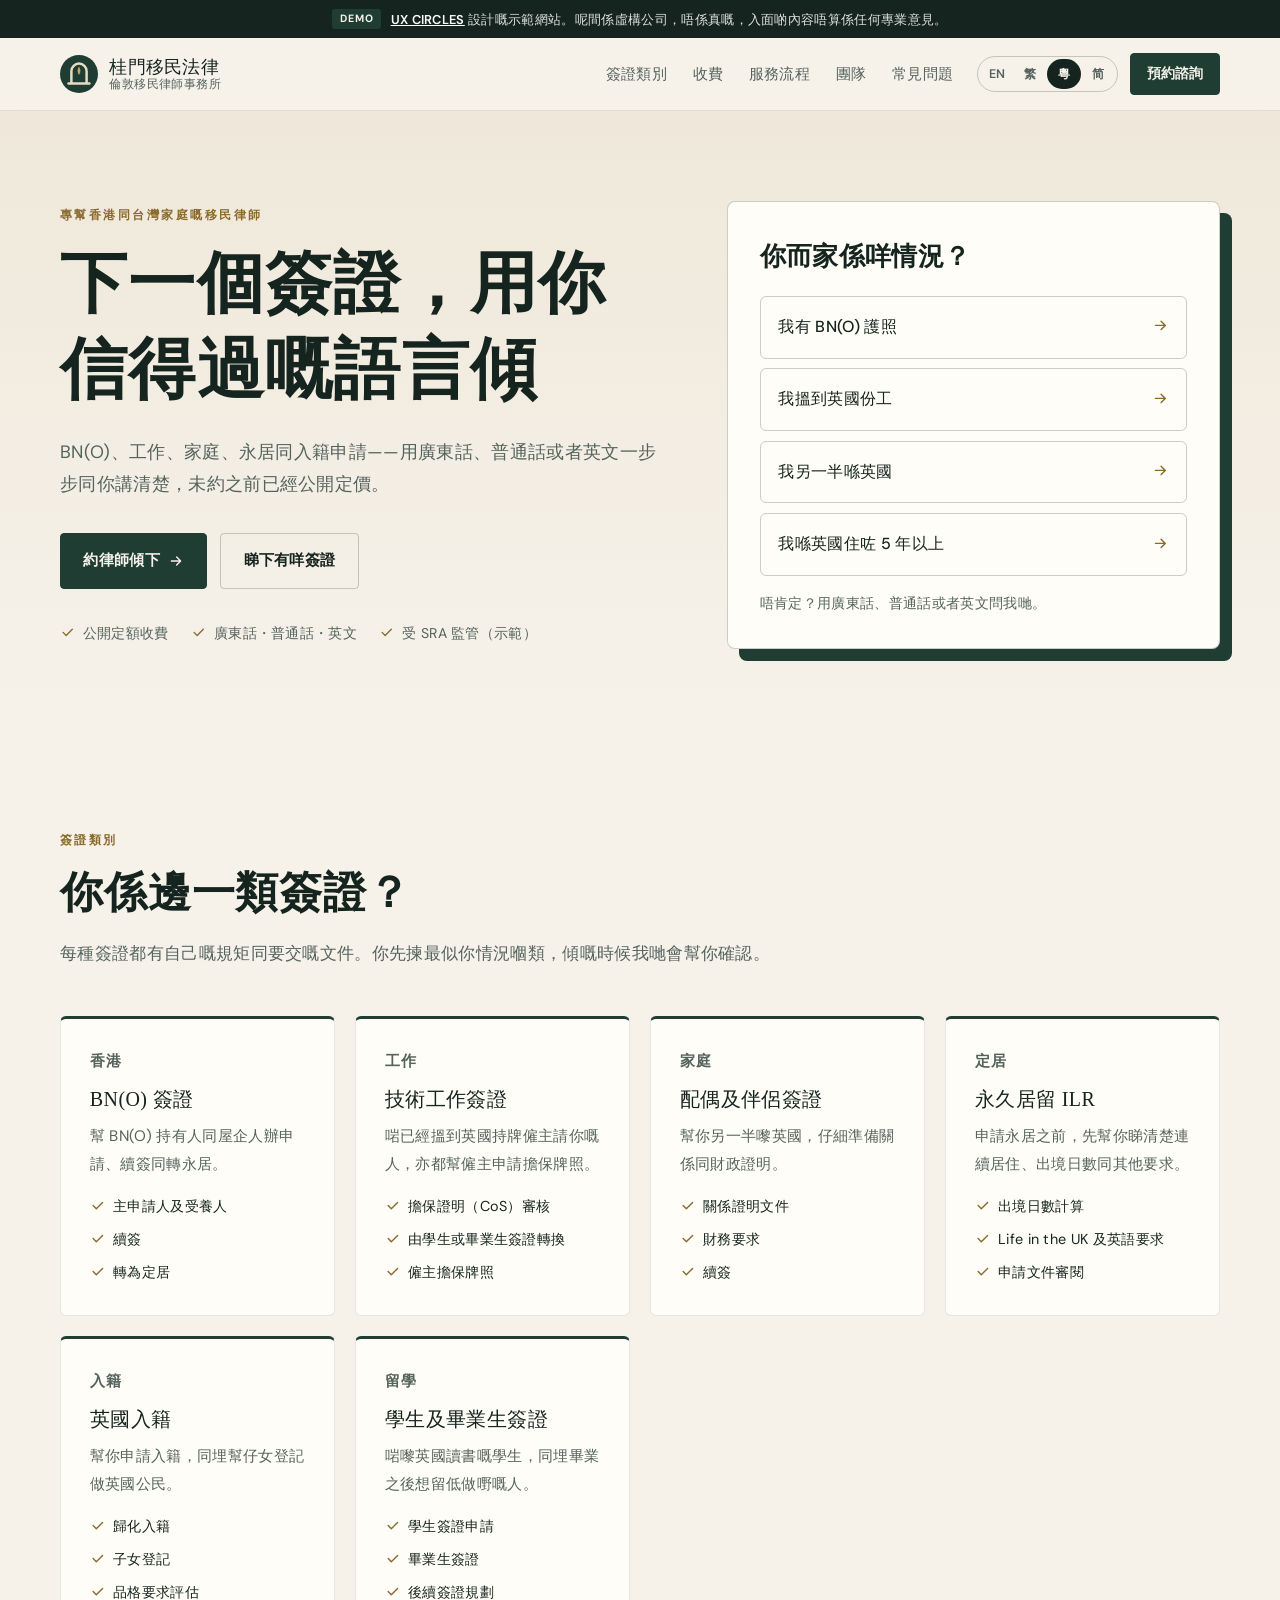
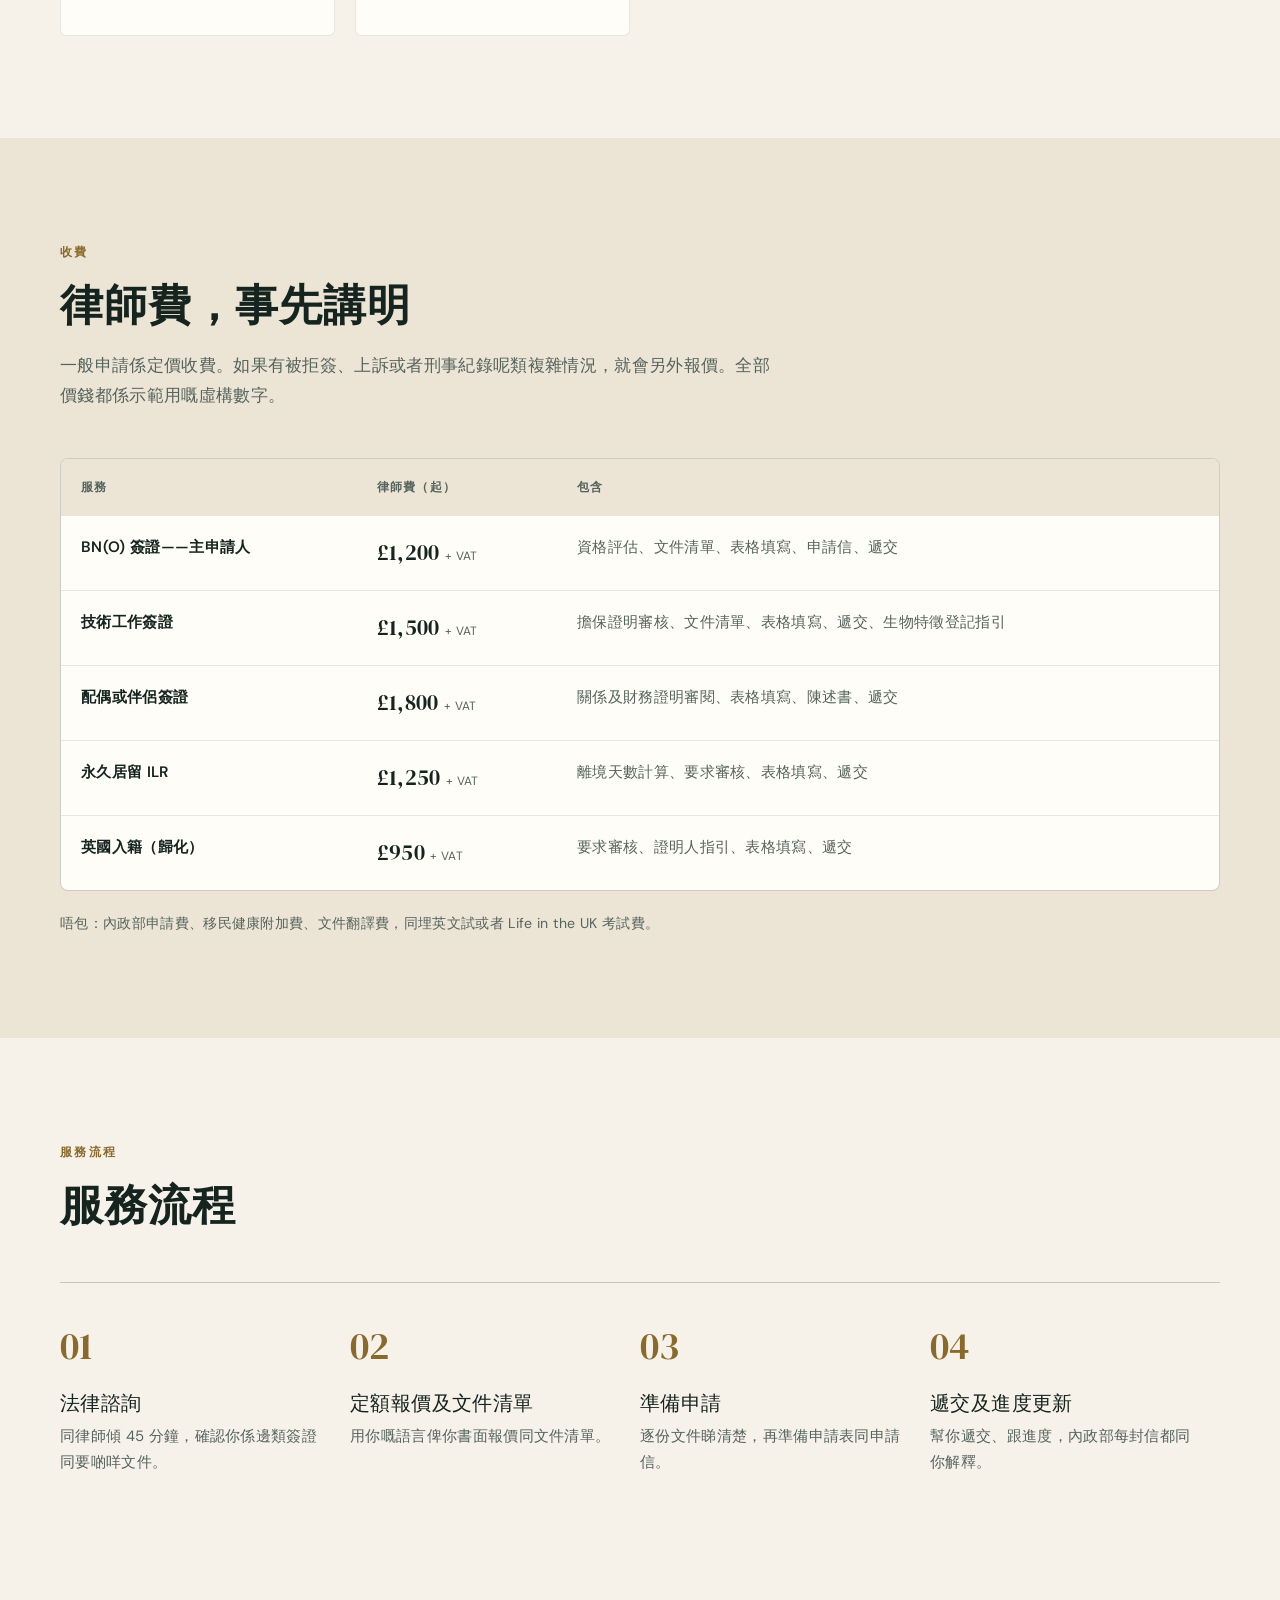
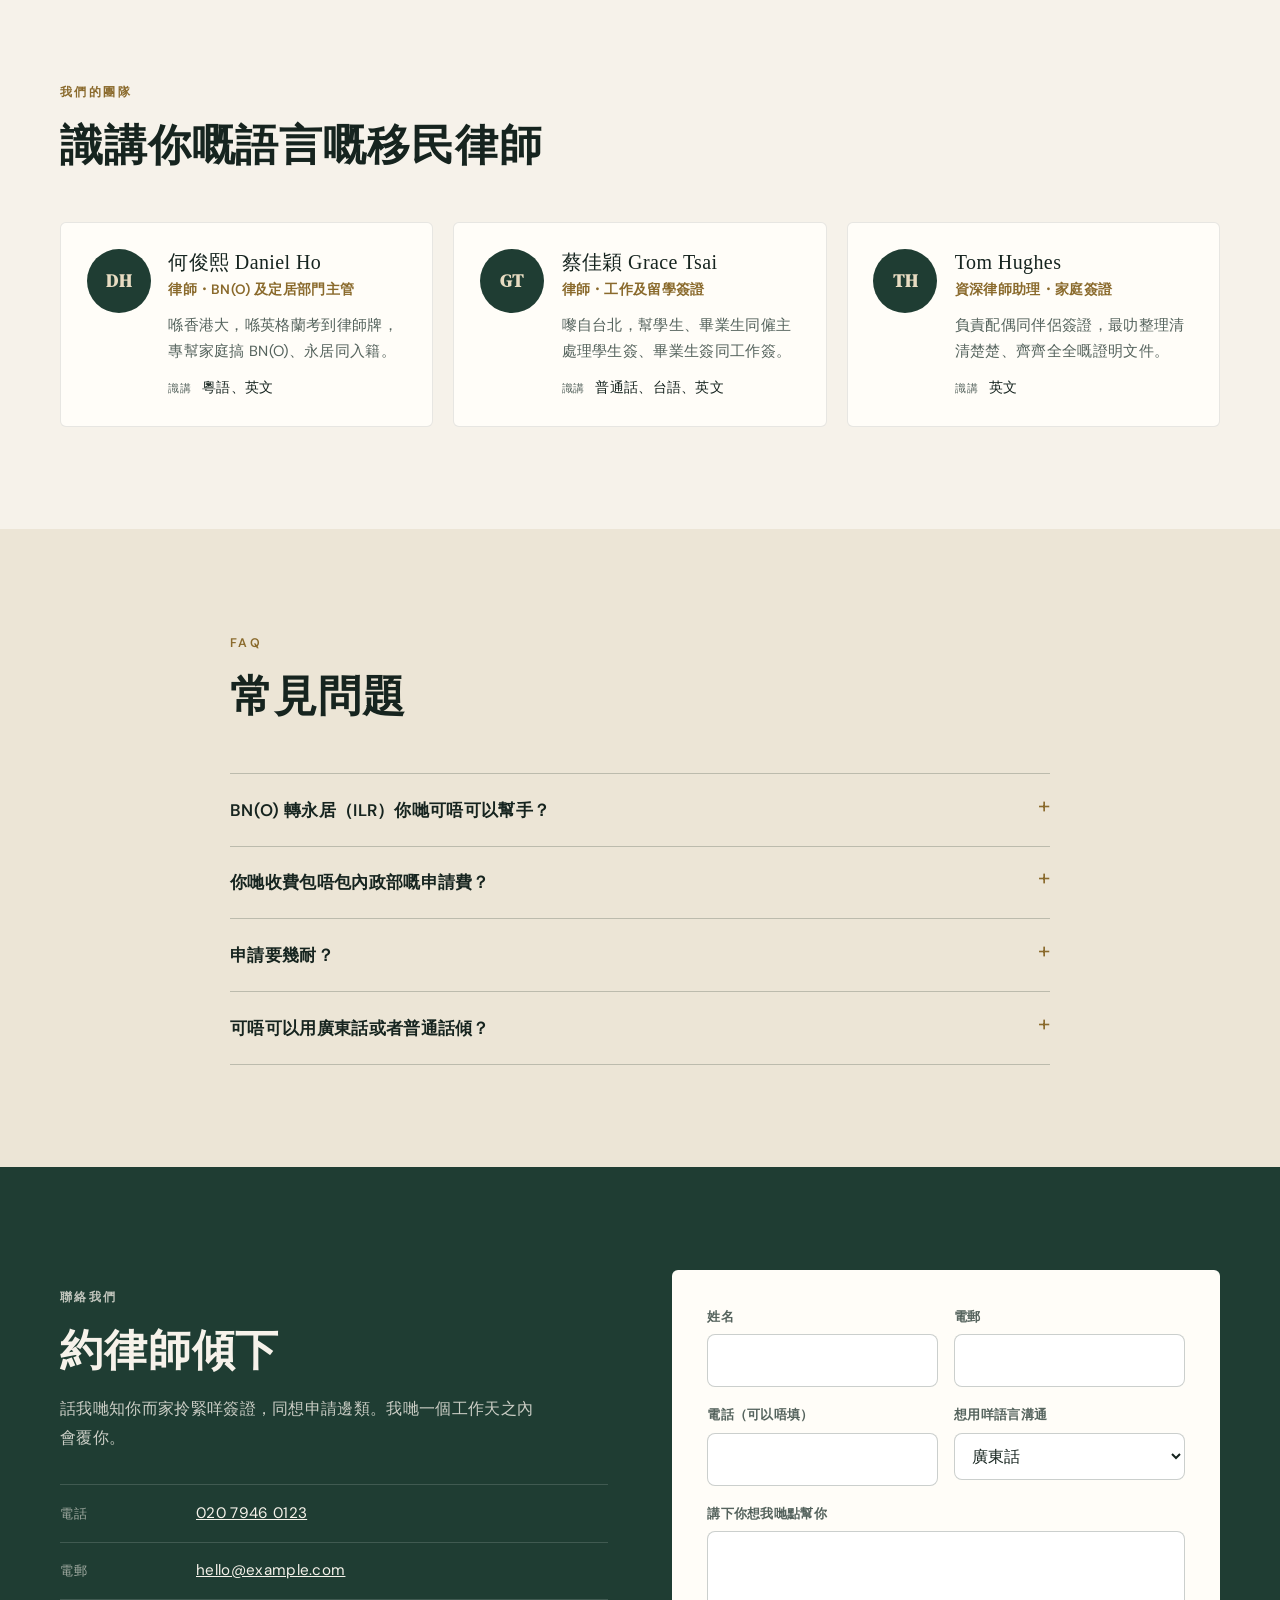
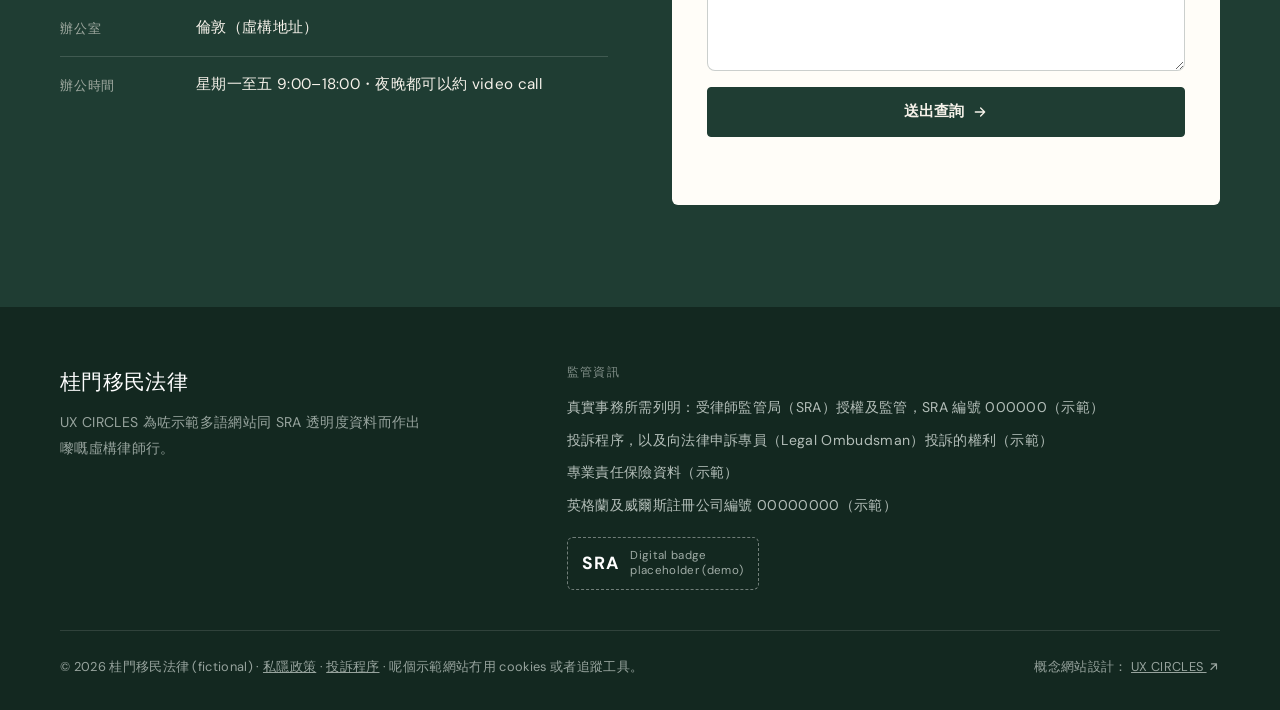
==== commit 0acbf7f6: "Remove full stops from headings Co-Authored-By: Claude Opus 5.5 <noreply@anthropic.com> Claude-Sessi" ====
--- a/yue/index.html
+++ b/yue/index.html
@@ -196,7 +196,7 @@
     <div class="wrap hero-inner">
       <div class="hero-copy">
         <p class="eyebrow">專幫香港同台灣家庭嘅移民律師</p>
-        <h1>下一個簽證，用你信得過嘅語言傾。</h1>
+        <h1>下一個簽證，用你信得過嘅語言傾</h1>
         <p class="lede">BN(O)、工作、家庭、永居同入籍申請——用廣東話、普通話或者英文一步步同你講清楚，未約之前已經公開定價。</p>
         <div class="hero-actions">
           <a class="btn" href="#contact">約律師傾下 <svg class="ico" viewBox="0 0 24 24" fill="none" stroke="currentColor" stroke-width="2" stroke-linecap="round" stroke-linejoin="round" aria-hidden="true"><path d="M5 12h14M13 6l6 6-6 6"/></svg></a>
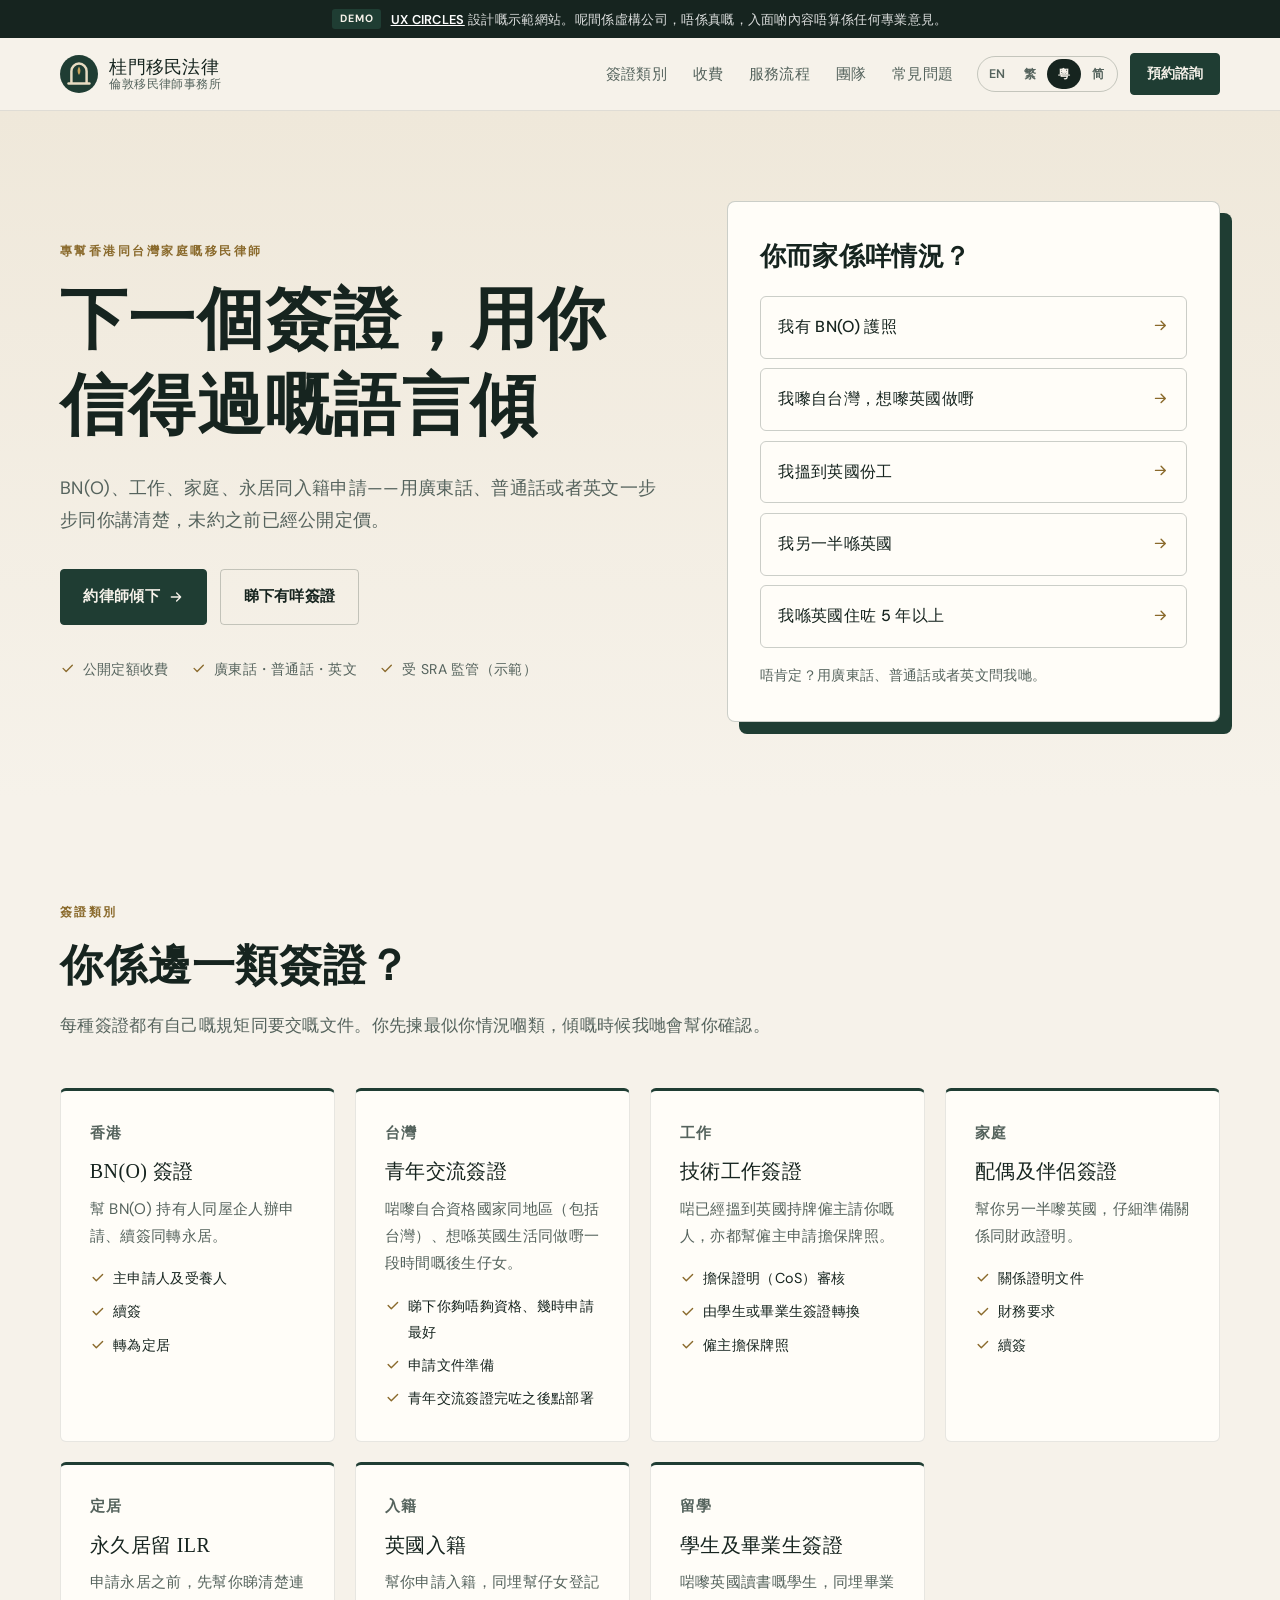
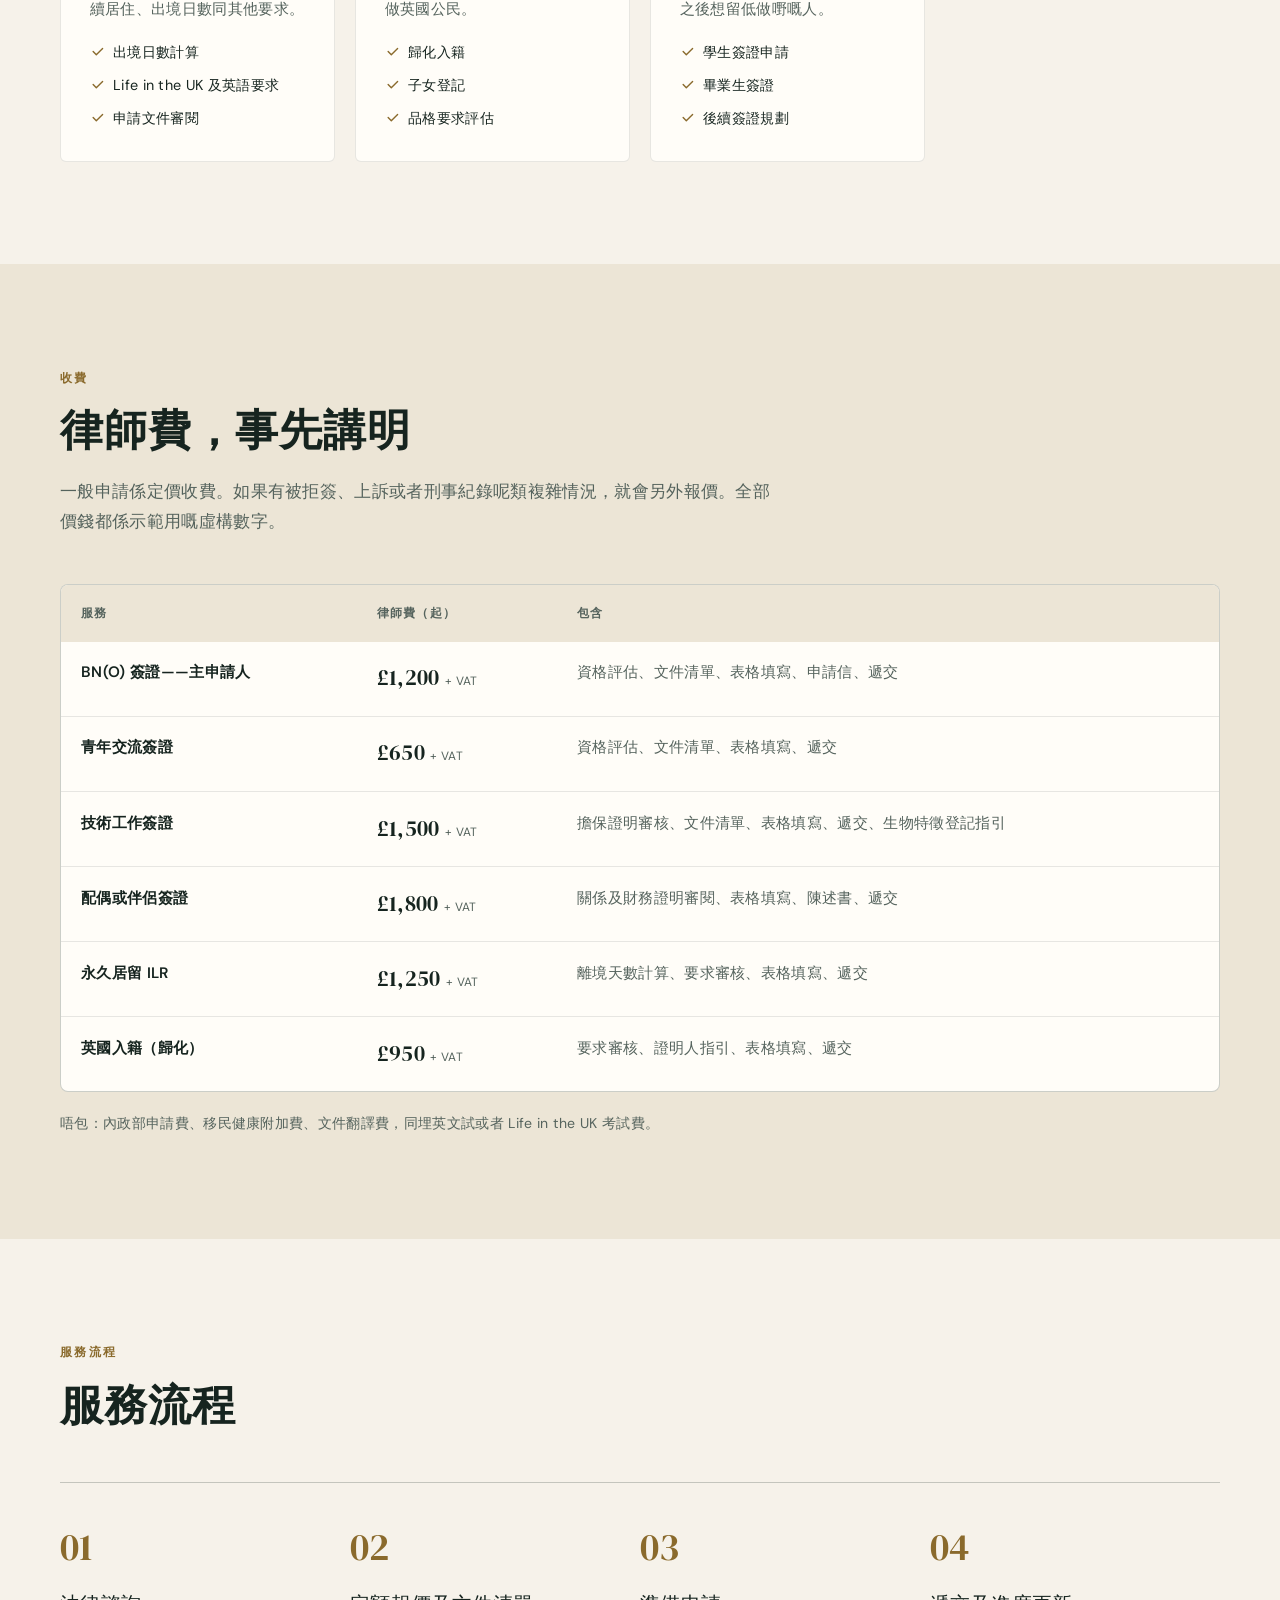
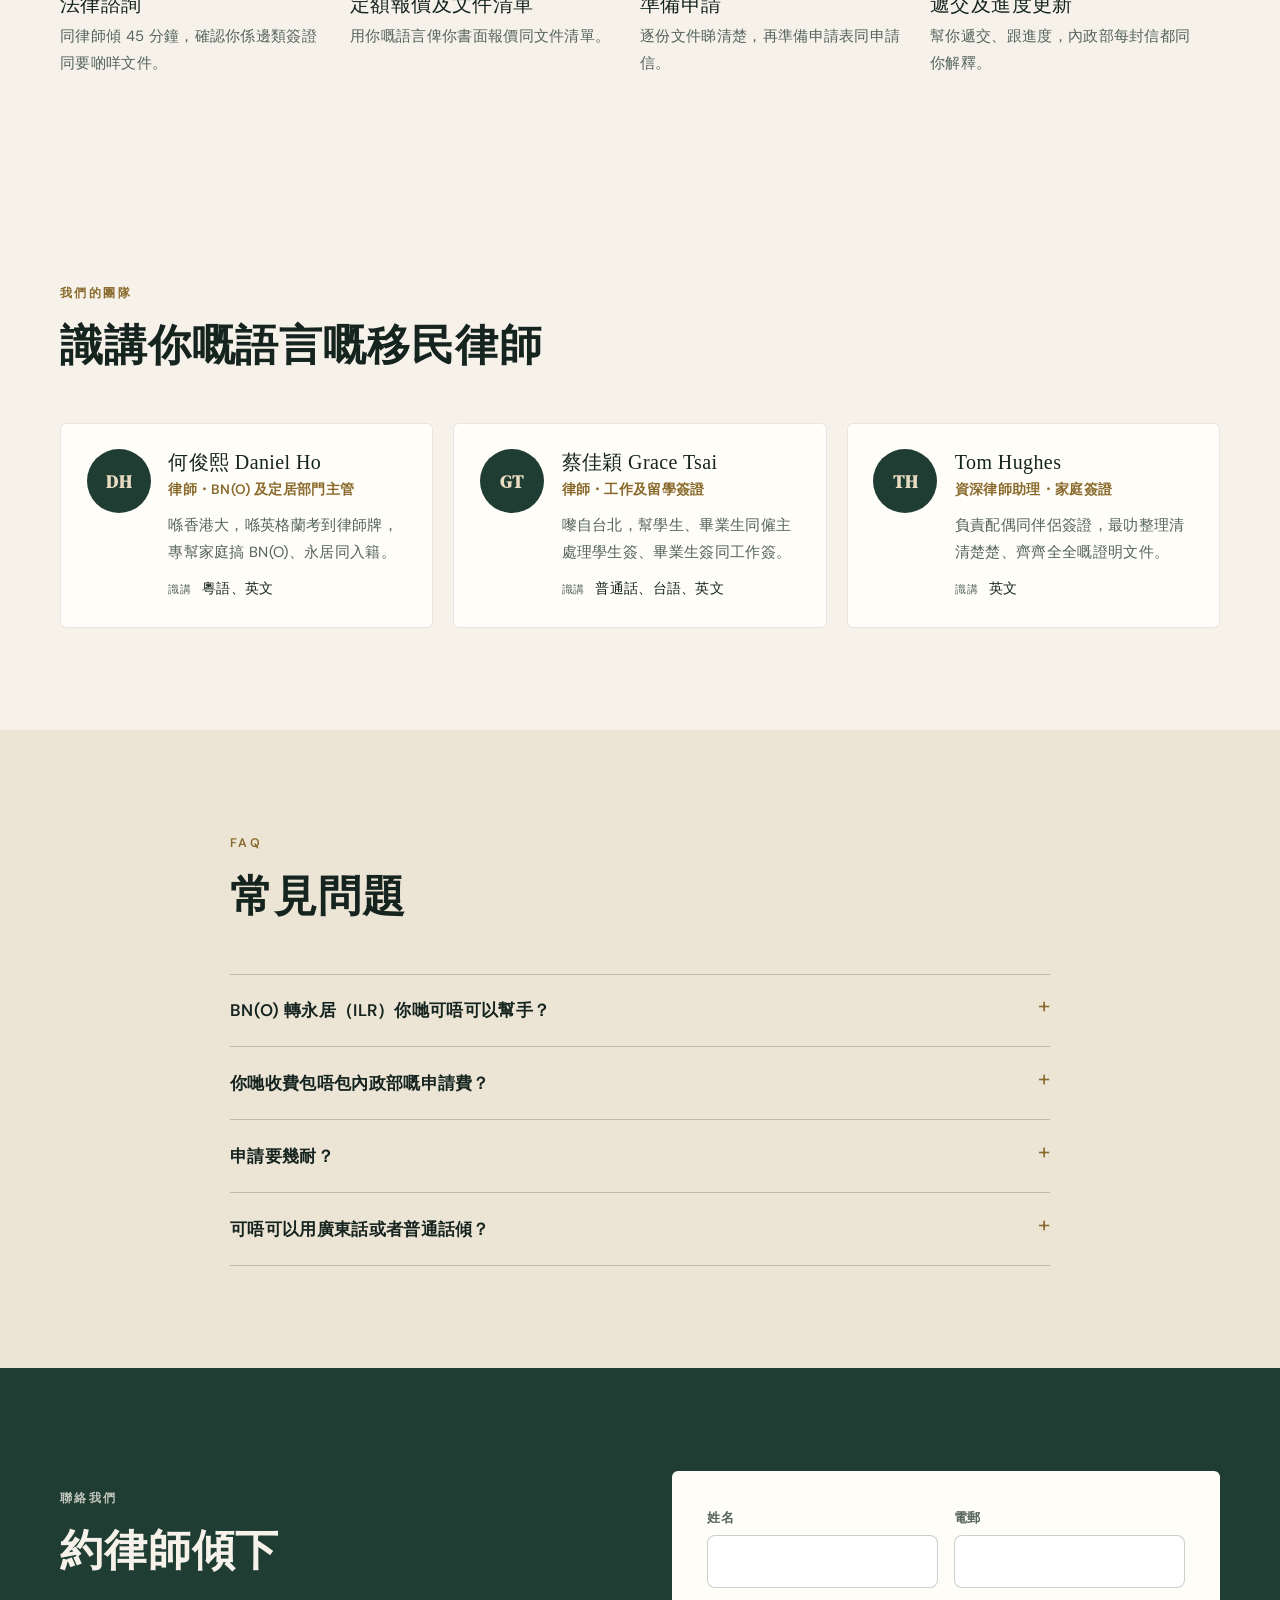
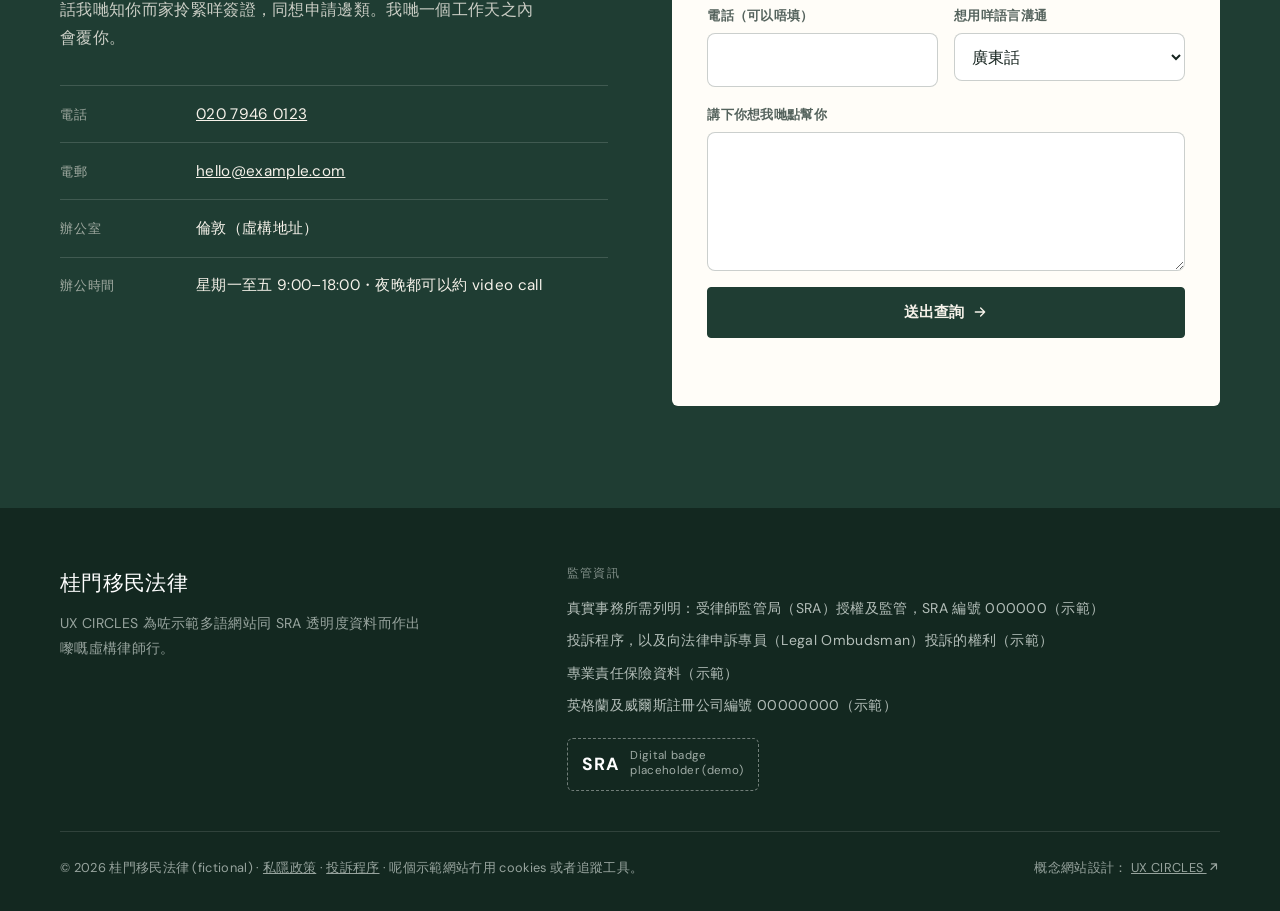
==== commit e175e178: "Write Traditional Chinese for both Hong Kong and Taiwan readers - 繁中 now uses neutral wording and co" ====
--- a/yue/index.html
+++ b/yue/index.html
@@ -82,6 +82,17 @@
         },
         {
           "@type": "Offer",
+          "name": "青年交流簽證",
+          "priceSpecification": {
+            "@type": "PriceSpecification",
+            "minPrice": 650,
+            "priceCurrency": "GBP",
+            "valueAddedTaxIncluded": false
+          },
+          "description": "資格評估、文件清單、表格填寫、遞交"
+        },
+        {
+          "@type": "Offer",
           "name": "技術工作簽證",
           "priceSpecification": {
             "@type": "PriceSpecification",
@@ -207,7 +218,7 @@
       <div class="hero-visual">
         <div class="finder">
           <p class="finder-title">你而家係咩情況？</p>
-          <ul><li><a href="#routes">我有 BN(O) 護照<span><svg class="ico" viewBox="0 0 24 24" fill="none" stroke="currentColor" stroke-width="2" stroke-linecap="round" stroke-linejoin="round" aria-hidden="true"><path d="M5 12h14M13 6l6 6-6 6"/></svg></span></a></li><li><a href="#routes">我搵到英國份工<span><svg class="ico" viewBox="0 0 24 24" fill="none" stroke="currentColor" stroke-width="2" stroke-linecap="round" stroke-linejoin="round" aria-hidden="true"><path d="M5 12h14M13 6l6 6-6 6"/></svg></span></a></li><li><a href="#routes">我另一半喺英國<span><svg class="ico" viewBox="0 0 24 24" fill="none" stroke="currentColor" stroke-width="2" stroke-linecap="round" stroke-linejoin="round" aria-hidden="true"><path d="M5 12h14M13 6l6 6-6 6"/></svg></span></a></li><li><a href="#routes">我喺英國住咗 5 年以上<span><svg class="ico" viewBox="0 0 24 24" fill="none" stroke="currentColor" stroke-width="2" stroke-linecap="round" stroke-linejoin="round" aria-hidden="true"><path d="M5 12h14M13 6l6 6-6 6"/></svg></span></a></li></ul>
+          <ul><li><a href="#routes">我有 BN(O) 護照<span><svg class="ico" viewBox="0 0 24 24" fill="none" stroke="currentColor" stroke-width="2" stroke-linecap="round" stroke-linejoin="round" aria-hidden="true"><path d="M5 12h14M13 6l6 6-6 6"/></svg></span></a></li><li><a href="#routes">我嚟自台灣，想嚟英國做嘢<span><svg class="ico" viewBox="0 0 24 24" fill="none" stroke="currentColor" stroke-width="2" stroke-linecap="round" stroke-linejoin="round" aria-hidden="true"><path d="M5 12h14M13 6l6 6-6 6"/></svg></span></a></li><li><a href="#routes">我搵到英國份工<span><svg class="ico" viewBox="0 0 24 24" fill="none" stroke="currentColor" stroke-width="2" stroke-linecap="round" stroke-linejoin="round" aria-hidden="true"><path d="M5 12h14M13 6l6 6-6 6"/></svg></span></a></li><li><a href="#routes">我另一半喺英國<span><svg class="ico" viewBox="0 0 24 24" fill="none" stroke="currentColor" stroke-width="2" stroke-linecap="round" stroke-linejoin="round" aria-hidden="true"><path d="M5 12h14M13 6l6 6-6 6"/></svg></span></a></li><li><a href="#routes">我喺英國住咗 5 年以上<span><svg class="ico" viewBox="0 0 24 24" fill="none" stroke="currentColor" stroke-width="2" stroke-linecap="round" stroke-linejoin="round" aria-hidden="true"><path d="M5 12h14M13 6l6 6-6 6"/></svg></span></a></li></ul>
           <p class="finder-note">唔肯定？用廣東話、普通話或者英文問我哋。</p>
         </div></div>
     </div>
@@ -226,6 +237,13 @@
         <h3>BN(O) 簽證</h3>
         <p>幫 BN(O) 持有人同屋企人辦申請、續簽同轉永居。</p>
         <ul class="ticks"><li><svg class="ico ico-check" viewBox="0 0 24 24" fill="none" stroke="currentColor" stroke-width="2.2" stroke-linecap="round" stroke-linejoin="round" aria-hidden="true"><path d="M5 12l5 5L20 7"/></svg><span>主申請人及受養人</span></li><li><svg class="ico ico-check" viewBox="0 0 24 24" fill="none" stroke="currentColor" stroke-width="2.2" stroke-linecap="round" stroke-linejoin="round" aria-hidden="true"><path d="M5 12l5 5L20 7"/></svg><span>續簽</span></li><li><svg class="ico ico-check" viewBox="0 0 24 24" fill="none" stroke="currentColor" stroke-width="2.2" stroke-linecap="round" stroke-linejoin="round" aria-hidden="true"><path d="M5 12l5 5L20 7"/></svg><span>轉為定居</span></li></ul>
+        
+      </article>
+      <article class="svc">
+        <p class="svc-kicker">台灣</p>
+        <h3>青年交流簽證</h3>
+        <p>啱嚟自合資格國家同地區（包括台灣）、想喺英國生活同做嘢一段時間嘅後生仔女。</p>
+        <ul class="ticks"><li><svg class="ico ico-check" viewBox="0 0 24 24" fill="none" stroke="currentColor" stroke-width="2.2" stroke-linecap="round" stroke-linejoin="round" aria-hidden="true"><path d="M5 12l5 5L20 7"/></svg><span>睇下你夠唔夠資格、幾時申請最好</span></li><li><svg class="ico ico-check" viewBox="0 0 24 24" fill="none" stroke="currentColor" stroke-width="2.2" stroke-linecap="round" stroke-linejoin="round" aria-hidden="true"><path d="M5 12l5 5L20 7"/></svg><span>申請文件準備</span></li><li><svg class="ico ico-check" viewBox="0 0 24 24" fill="none" stroke="currentColor" stroke-width="2.2" stroke-linecap="round" stroke-linejoin="round" aria-hidden="true"><path d="M5 12l5 5L20 7"/></svg><span>青年交流簽證完咗之後點部署</span></li></ul>
         
       </article>
       <article class="svc">
@@ -278,6 +296,7 @@
           <thead><tr><th scope="col">服務</th><th scope="col">律師費（起）</th><th scope="col">包含</th></tr></thead>
           <tbody>
             <tr><th scope="row">BN(O) 簽證——主申請人</th><td class="fee">£1,200 <small>+ VAT</small></td><td>資格評估、文件清單、表格填寫、申請信、遞交</td></tr>
+            <tr><th scope="row">青年交流簽證</th><td class="fee">£650 <small>+ VAT</small></td><td>資格評估、文件清單、表格填寫、遞交</td></tr>
             <tr><th scope="row">技術工作簽證</th><td class="fee">£1,500 <small>+ VAT</small></td><td>擔保證明審核、文件清單、表格填寫、遞交、生物特徵登記指引</td></tr>
             <tr><th scope="row">配偶或伴侶簽證</th><td class="fee">£1,800 <small>+ VAT</small></td><td>關係及財務證明審閱、表格填寫、陳述書、遞交</td></tr>
             <tr><th scope="row">永久居留 ILR</th><td class="fee">£1,250 <small>+ VAT</small></td><td>離境天數計算、要求審核、表格填寫、遞交</td></tr>
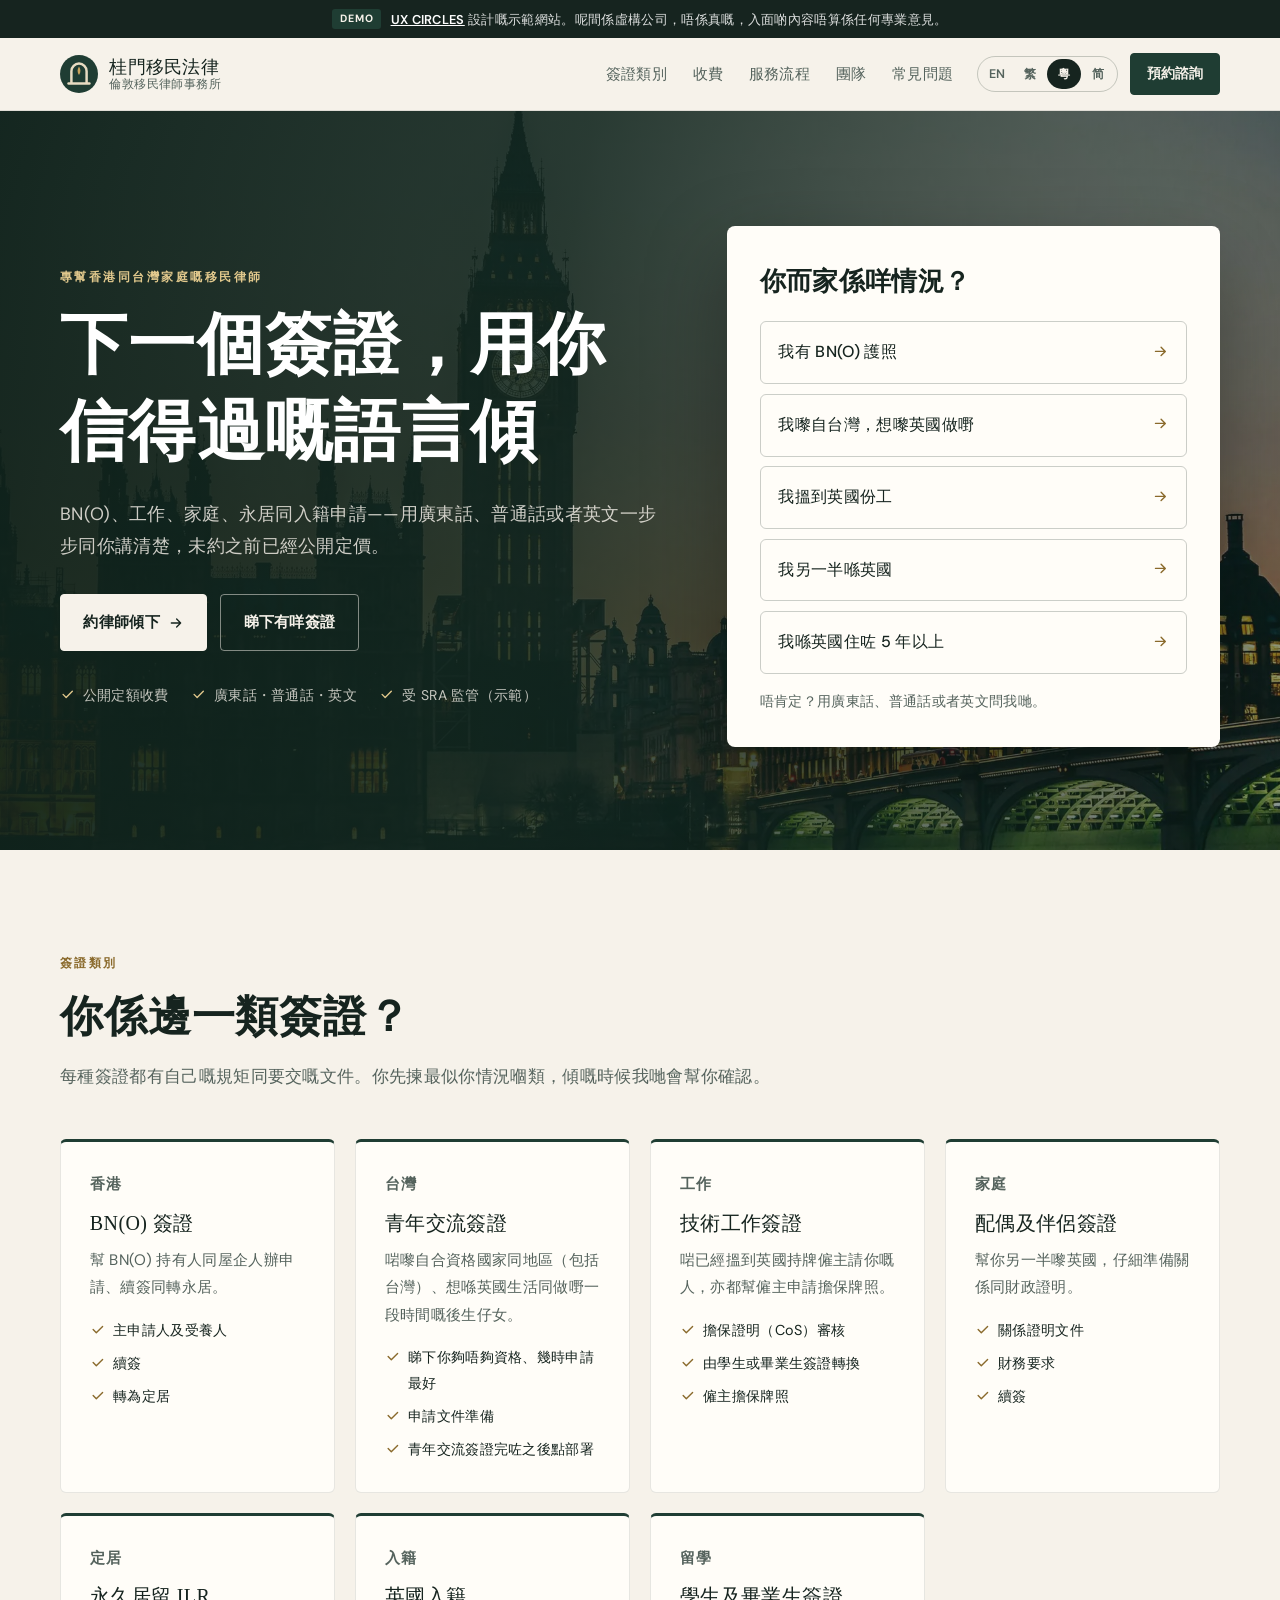
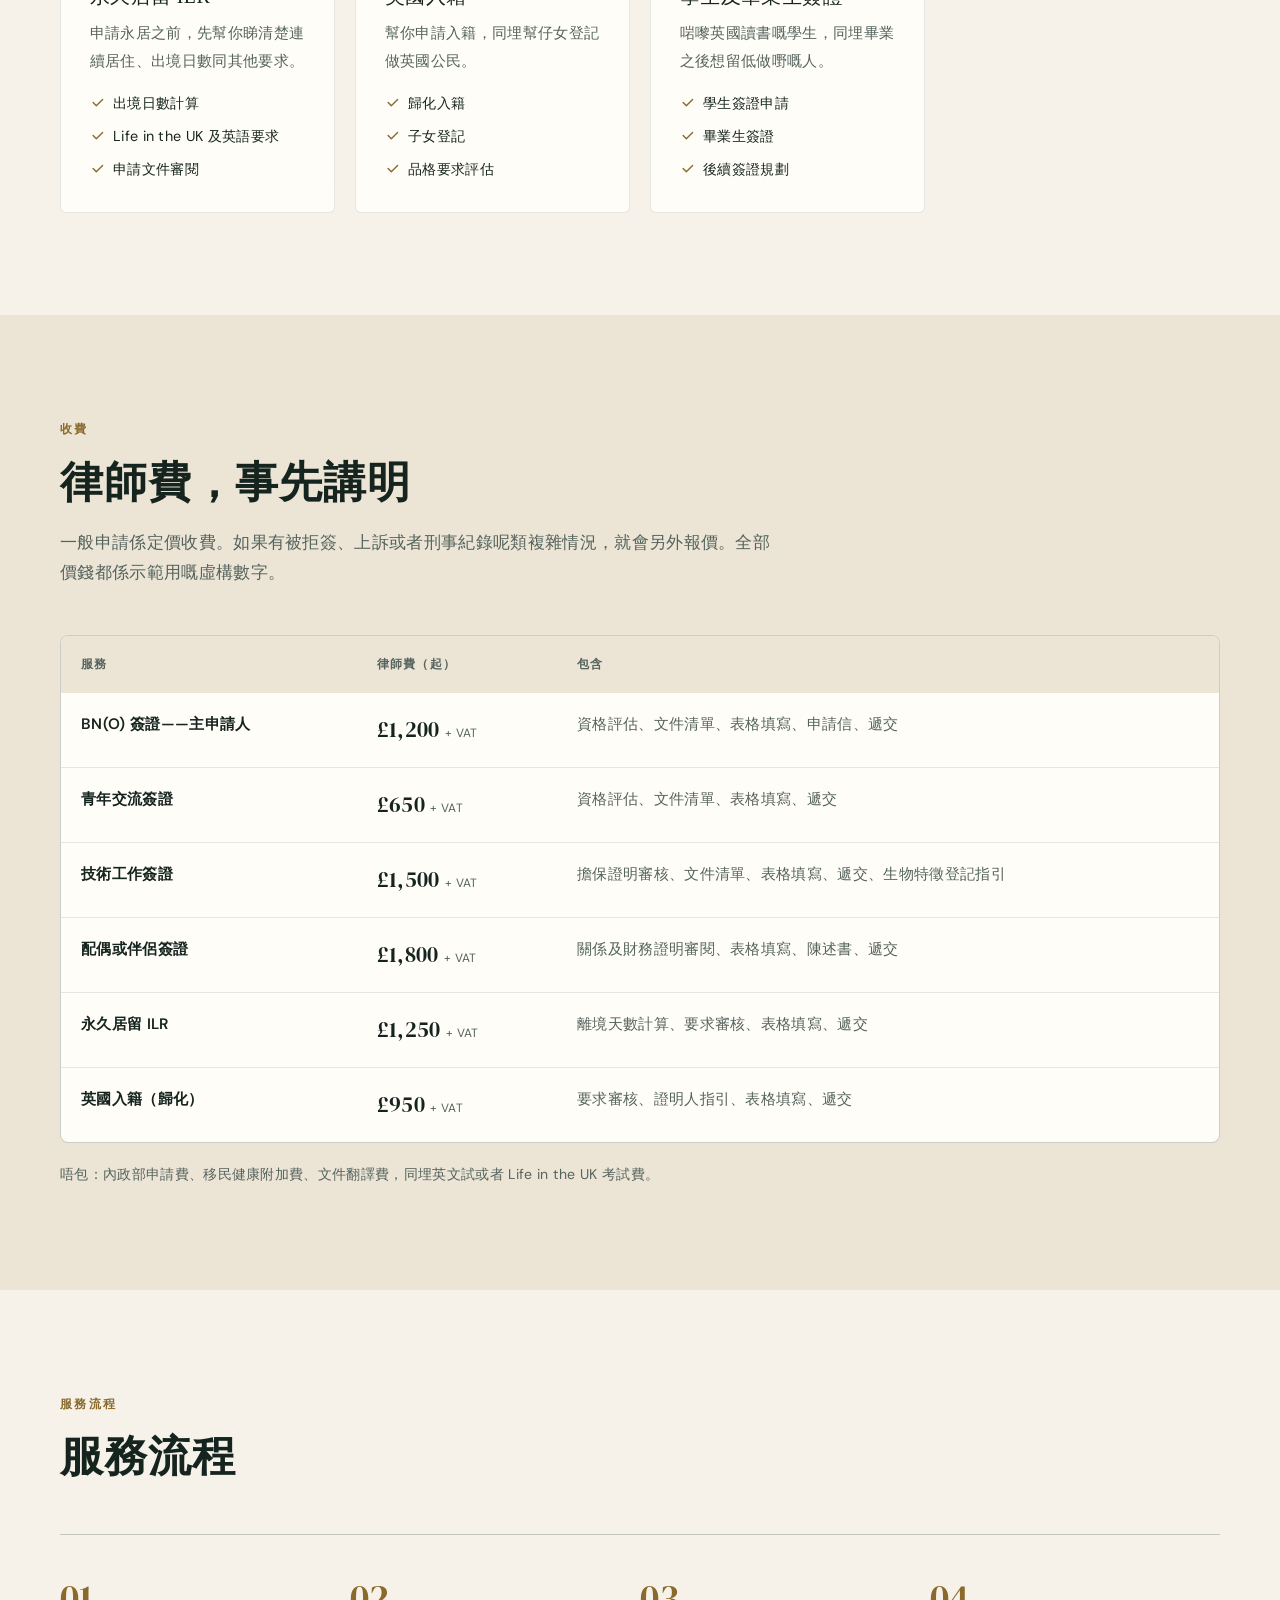
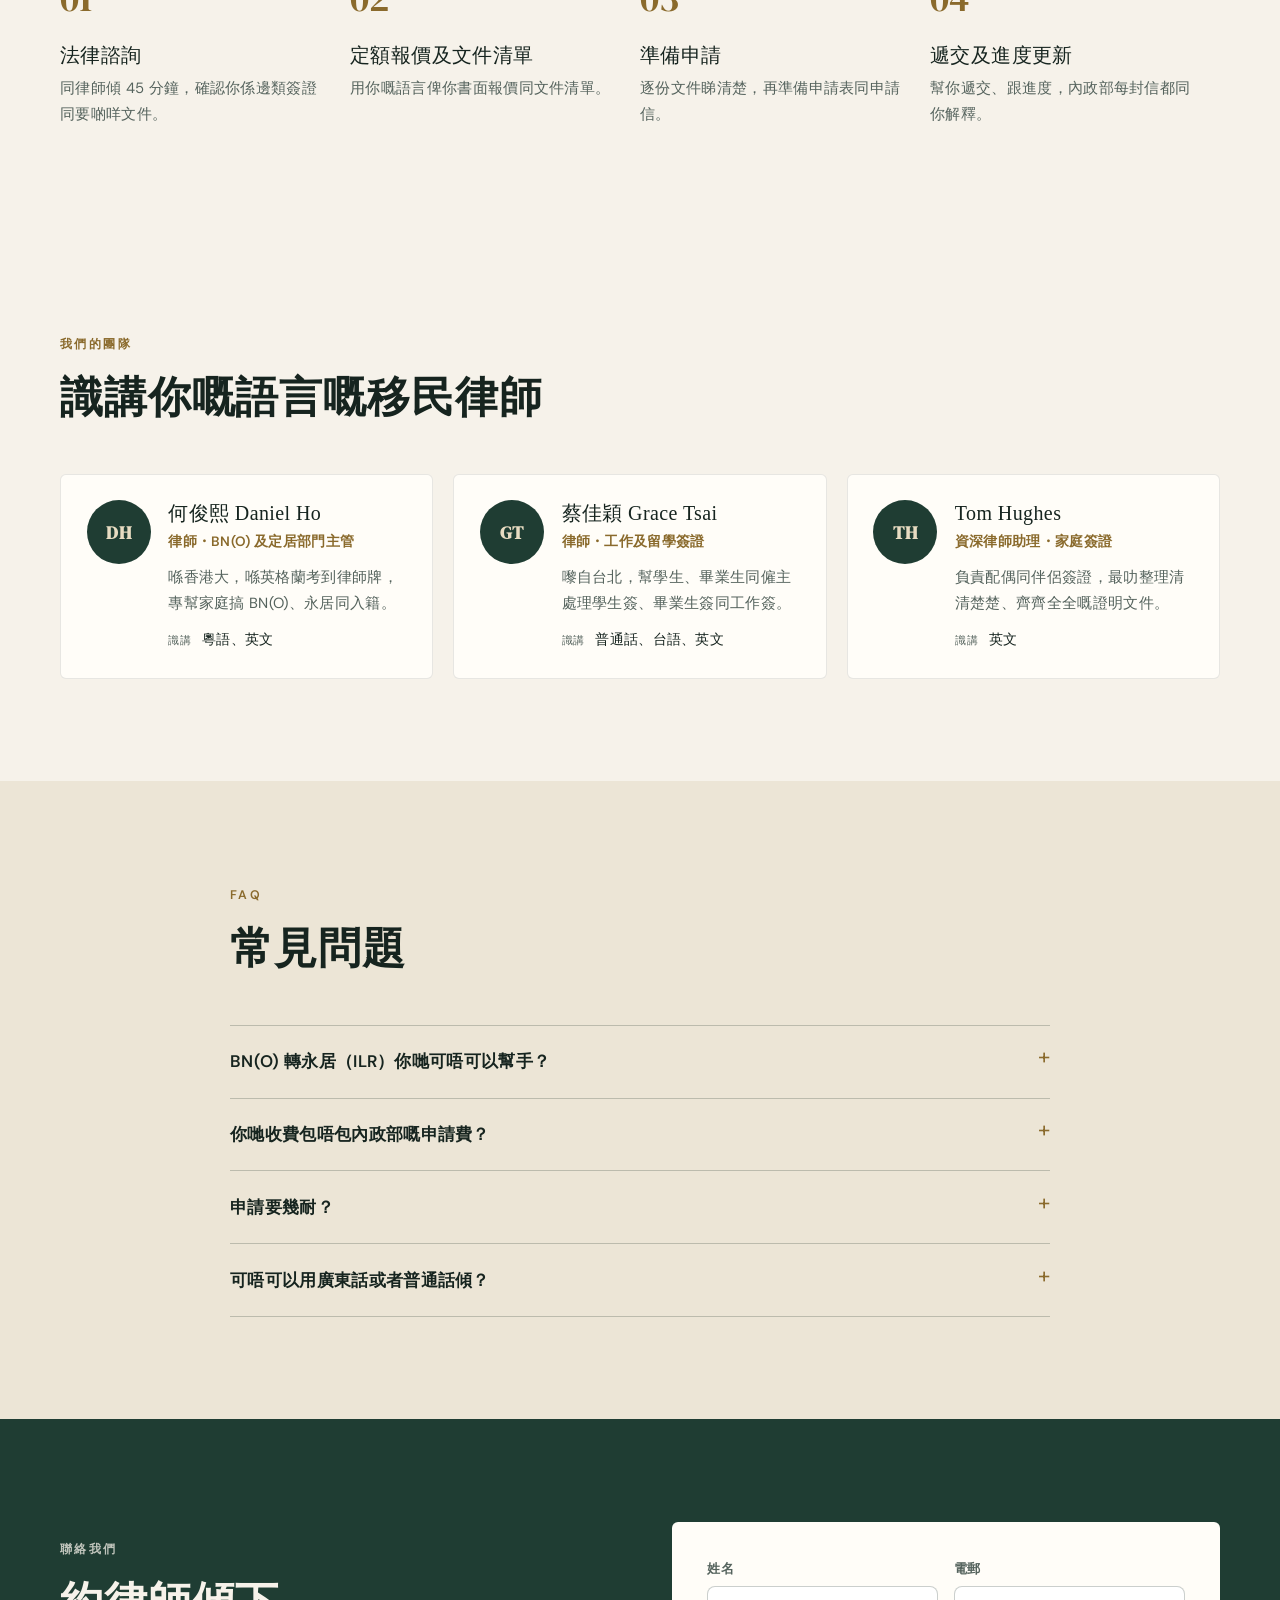
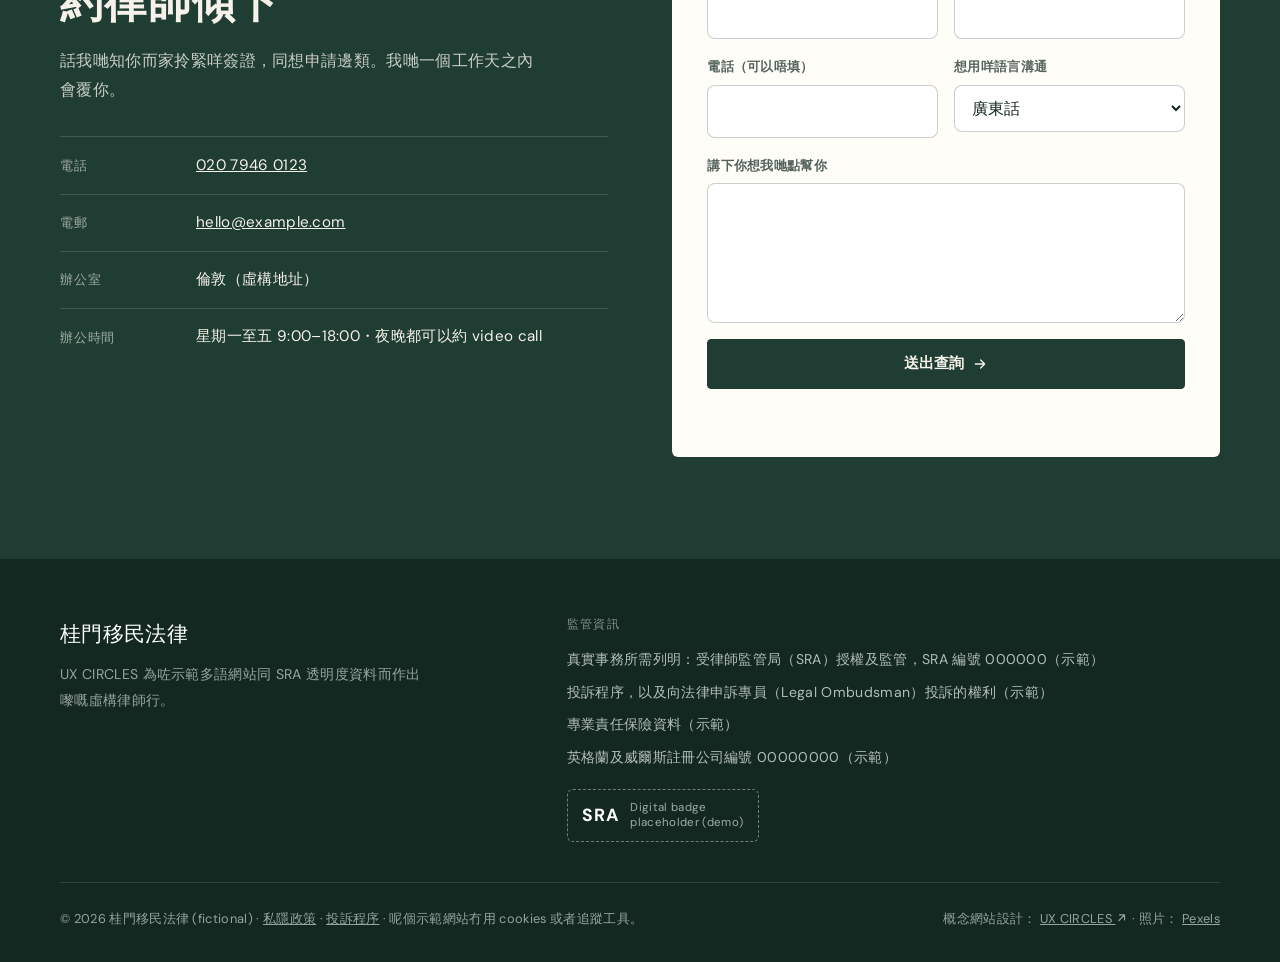
==== commit e7fab40b: "Distinct hero design with Pexels photography - Each demo now has its own hero layout so the three si" ====
--- a/yue/index.html
+++ b/yue/index.html
@@ -203,15 +203,15 @@
 </header>
 
 <main id="main">
-  <section class="hero">
+  <section class="hero hero-photo-bg" style="--hero-img:url('img/hero-westminster.webp')">
     <div class="wrap hero-inner">
       <div class="hero-copy">
         <p class="eyebrow">專幫香港同台灣家庭嘅移民律師</p>
         <h1>下一個簽證，用你信得過嘅語言傾</h1>
         <p class="lede">BN(O)、工作、家庭、永居同入籍申請——用廣東話、普通話或者英文一步步同你講清楚，未約之前已經公開定價。</p>
         <div class="hero-actions">
-          <a class="btn" href="#contact">約律師傾下 <svg class="ico" viewBox="0 0 24 24" fill="none" stroke="currentColor" stroke-width="2" stroke-linecap="round" stroke-linejoin="round" aria-hidden="true"><path d="M5 12h14M13 6l6 6-6 6"/></svg></a>
-          <a class="btn btn-ghost" href="#routes">睇下有咩簽證</a>
+          <a class="btn btn-light" href="#contact">約律師傾下 <svg class="ico" viewBox="0 0 24 24" fill="none" stroke="currentColor" stroke-width="2" stroke-linecap="round" stroke-linejoin="round" aria-hidden="true"><path d="M5 12h14M13 6l6 6-6 6"/></svg></a>
+          <a class="btn btn-outline-light" href="#routes">睇下有咩簽證</a>
         </div>
         <ul class="trust"><li><svg class="ico ico-check" viewBox="0 0 24 24" fill="none" stroke="currentColor" stroke-width="2.2" stroke-linecap="round" stroke-linejoin="round" aria-hidden="true"><path d="M5 12l5 5L20 7"/></svg><span>公開定額收費</span></li><li><svg class="ico ico-check" viewBox="0 0 24 24" fill="none" stroke="currentColor" stroke-width="2.2" stroke-linecap="round" stroke-linejoin="round" aria-hidden="true"><path d="M5 12l5 5L20 7"/></svg><span>廣東話・普通話・英文</span></li><li><svg class="ico ico-check" viewBox="0 0 24 24" fill="none" stroke="currentColor" stroke-width="2.2" stroke-linecap="round" stroke-linejoin="round" aria-hidden="true"><path d="M5 12l5 5L20 7"/></svg><span>受 SRA 監管（示範）</span></li></ul>
       </div>
@@ -427,7 +427,7 @@
     </div>
     <div class="footer-bottom">
       <p>© 2026 桂門移民法律 (fictional) · <a href="#contact">私隱政策</a> · <a href="#contact">投訴程序</a> · 呢個示範網站冇用 cookies 或者追蹤工具。</p>
-      <p>概念網站設計： <a href="https://ux-circles.com/professionals">UX CIRCLES <svg class="ico" viewBox="0 0 24 24" fill="none" stroke="currentColor" stroke-width="2" stroke-linecap="round" stroke-linejoin="round" aria-hidden="true"><path d="M7 17L17 7M8 7h9v9"/></svg></a></p>
+      <p>概念網站設計： <a href="https://ux-circles.com/professionals">UX CIRCLES <svg class="ico" viewBox="0 0 24 24" fill="none" stroke="currentColor" stroke-width="2" stroke-linecap="round" stroke-linejoin="round" aria-hidden="true"><path d="M7 17L17 7M8 7h9v9"/></svg></a> · 照片： <a href="https://www.pexels.com/">Pexels</a></p>
     </div>
   </div>
 </footer>
--- a/styles.css
+++ b/styles.css
@@ -126,7 +126,22 @@
 @media (max-width:560px){.header-tools .btn-sm{display:none}.brand-sub{display:none}.header-inner{gap:.75rem}.header-tools{gap:.5rem}.brand{min-width:0;flex-shrink:1}.brand-name{white-space:nowrap;overflow:hidden;text-overflow:ellipsis}.lang-switch a{min-width:1.75rem;height:1.8rem;font-size:.74rem}.menu-btn{width:40px;height:40px}.bars{top:19px}.enquiry{grid-template-columns:1fr}.contact-list li{grid-template-columns:1fr;gap:.2rem}.person{flex-direction:column}}
 
 
-.finder{background:var(--card);border:1px solid var(--line-strong);border-radius:8px;padding:2rem;box-shadow:12px 12px 0 var(--accent)}
+.finder{background:var(--card);color:var(--ink);border:1px solid var(--line-strong);border-radius:8px;padding:2rem;box-shadow:12px 12px 0 var(--accent)}
+.hero-photo-bg{position:relative;background:#132820;color:#f6f2ea;padding:clamp(4rem,9vw,7.5rem) 0 clamp(4rem,8vw,6.5rem);overflow:hidden}
+.hero-photo-bg::before{content:"";position:absolute;inset:0;background:var(--hero-img) center 40%/cover no-repeat}
+.hero-photo-bg::after{content:"";position:absolute;inset:0;background:linear-gradient(100deg,rgba(15,34,27,.96) 0%,rgba(19,40,32,.88) 42%,rgba(19,40,32,.45) 100%)}
+.hero-photo-bg .hero-inner{position:relative;z-index:1}
+.hero-photo-bg h1{color:#fff}
+.hero-photo-bg .eyebrow{color:#e2c98d}
+.hero-photo-bg .lede{color:rgba(246,242,234,.82)}
+.hero-photo-bg .trust{color:rgba(246,242,234,.78)}
+.hero-photo-bg .ico-check{color:#e2c98d}
+.btn-light{background:#f6f2ea;color:#16241f;border-color:#f6f2ea}
+.btn-light:hover{background:#fff;border-color:#fff}
+.btn-outline-light{background:transparent;color:#f6f2ea;border-color:rgba(246,242,234,.5)}
+.btn-outline-light:hover{background:rgba(246,242,234,.1);border-color:#f6f2ea}
+.hero-photo-bg .finder{box-shadow:0 30px 80px rgba(0,0,0,.35);border-color:transparent}
+
 .finder-title{font-family:var(--font-display);font-size:1.6rem;margin-bottom:1rem}
 .lang-zh-hant .finder-title,.lang-zh-hans .finder-title,.lang-yue .finder-title{font-family:var(--font-display-zh);font-weight:600}
 .finder ul{list-style:none;display:grid;gap:.6rem}
@@ -152,6 +167,6 @@
 .sra-badge{margin-top:1.2rem;display:inline-flex;align-items:center;gap:.7rem;border:1px dashed rgba(255,255,255,.4);border-radius:6px;padding:.6rem .9rem}
 .sra-badge b{font-size:1.1rem;letter-spacing:.06em;color:#fff}
 .sra-badge span{font-size:.72rem;line-height:1.3;opacity:.75}
-@media (max-width:860px){.process{grid-template-columns:1fr 1fr}.finder{box-shadow:8px 8px 0 var(--accent)}}
+@media (max-width:860px){.process{grid-template-columns:1fr 1fr}.hero-photo-bg::after{background:linear-gradient(180deg,rgba(15,34,27,.92) 0%,rgba(19,40,32,.85) 100%)}}
 @media (max-width:640px){.table-wrap{overflow:visible}.fees{min-width:0}.fees thead{display:none}.fees tr{display:grid;gap:.25rem;padding:1.1rem 1.2rem;border-bottom:1px solid var(--line)}.fees tr:last-child{border-bottom:0}.fees th,.fees td{padding:0;border:0}}
 @media (max-width:560px){.process{grid-template-columns:1fr}}
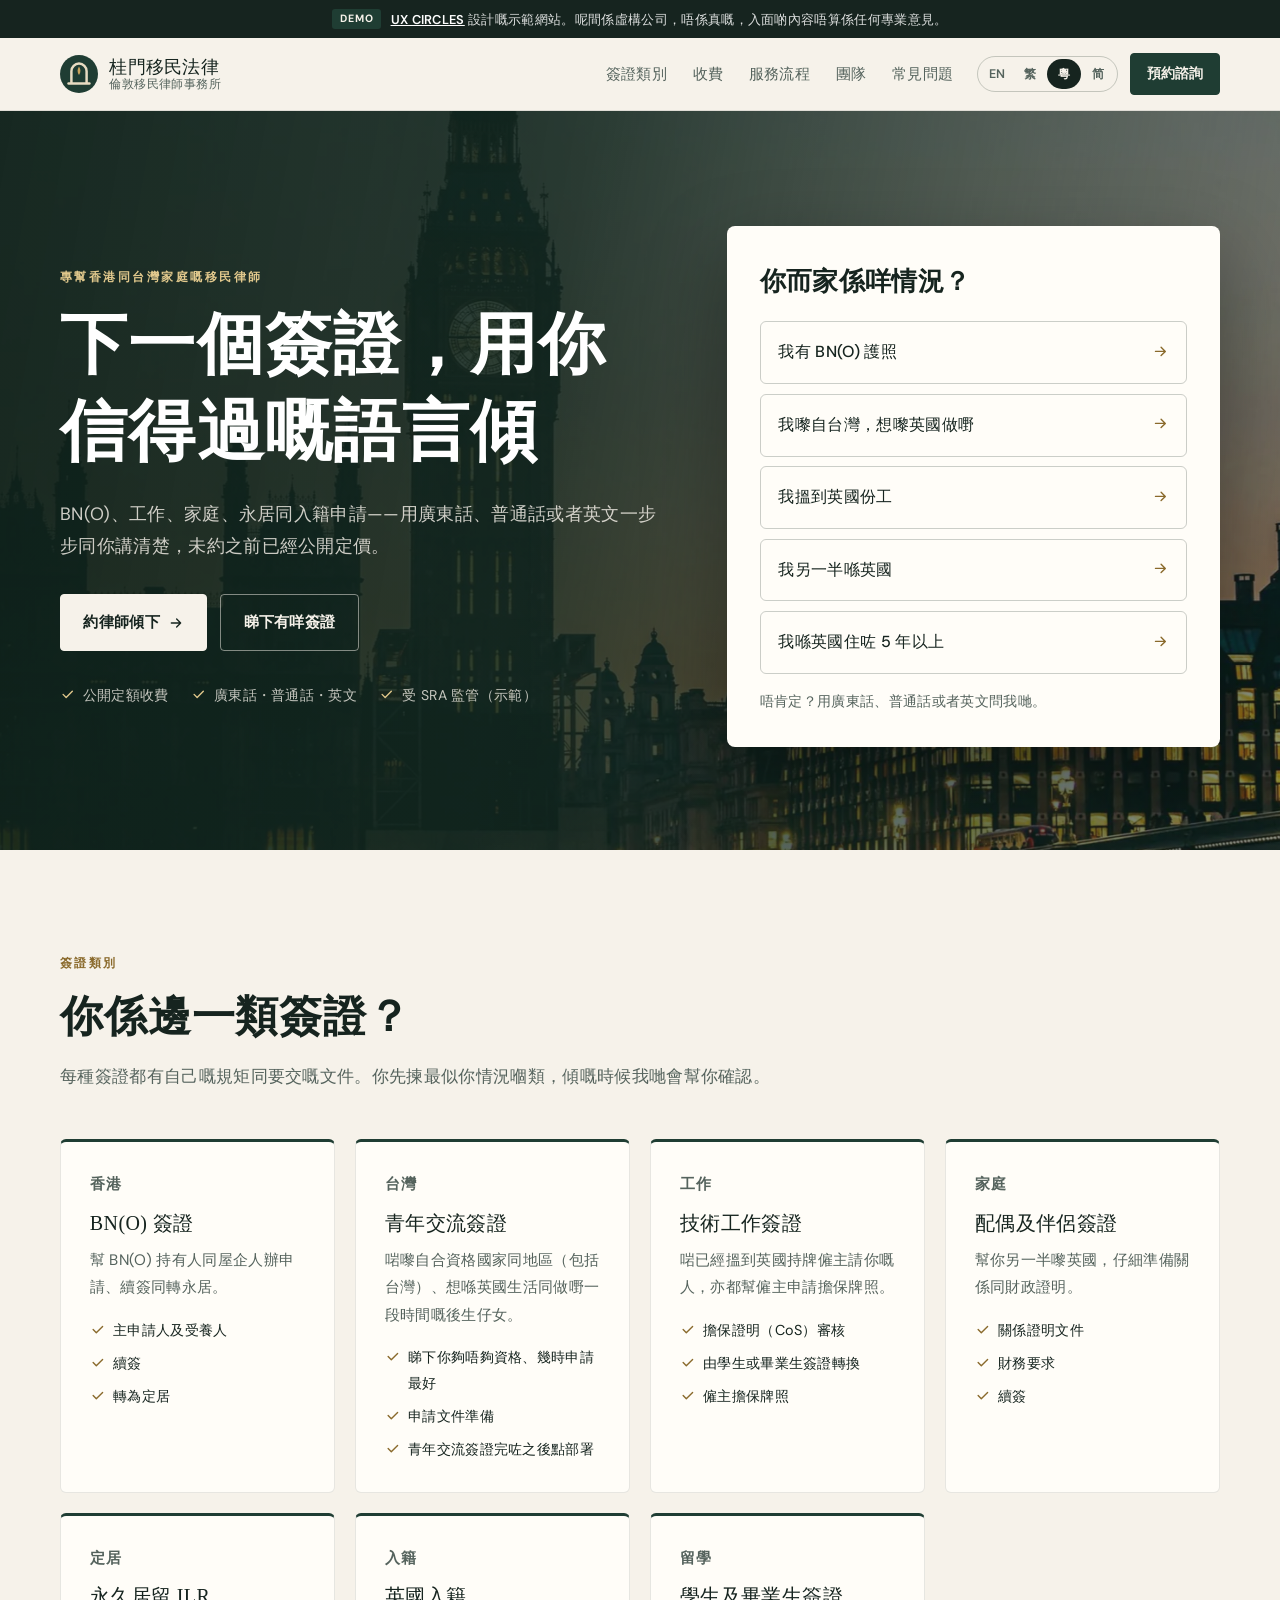
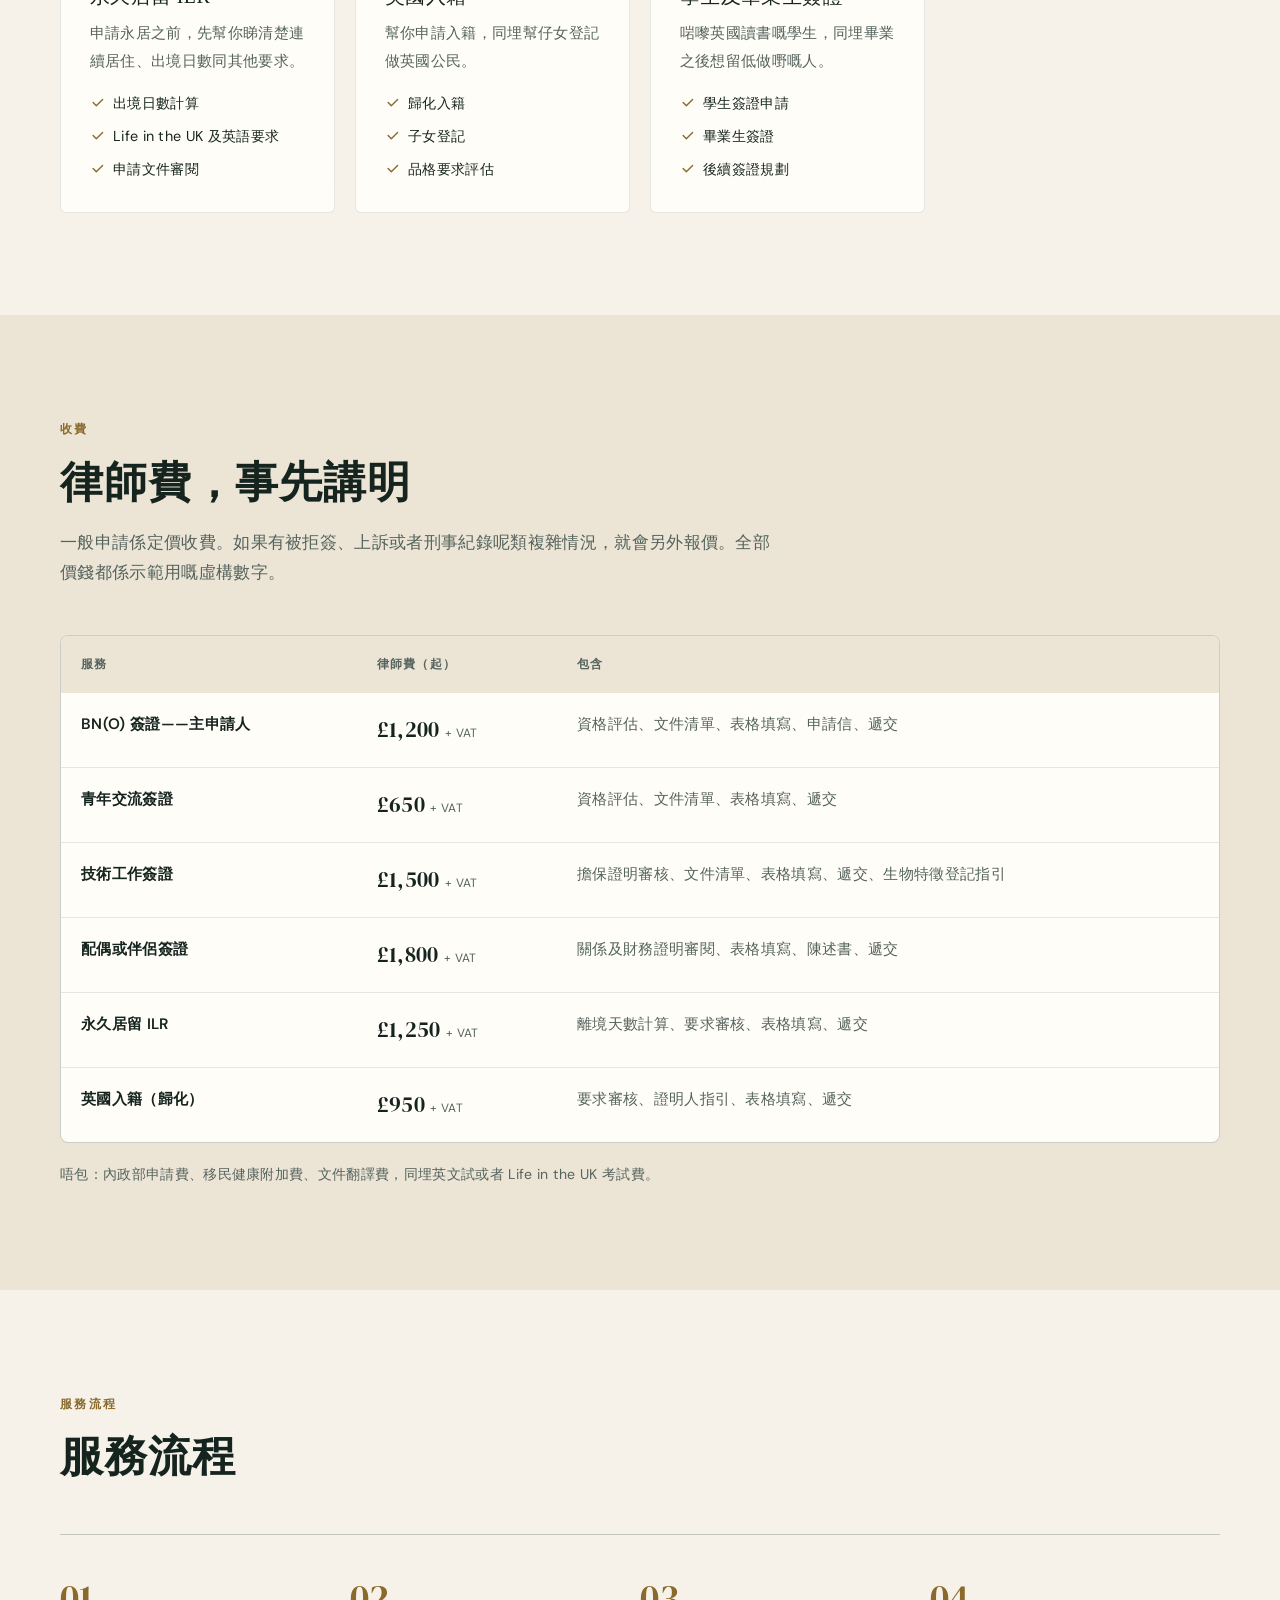
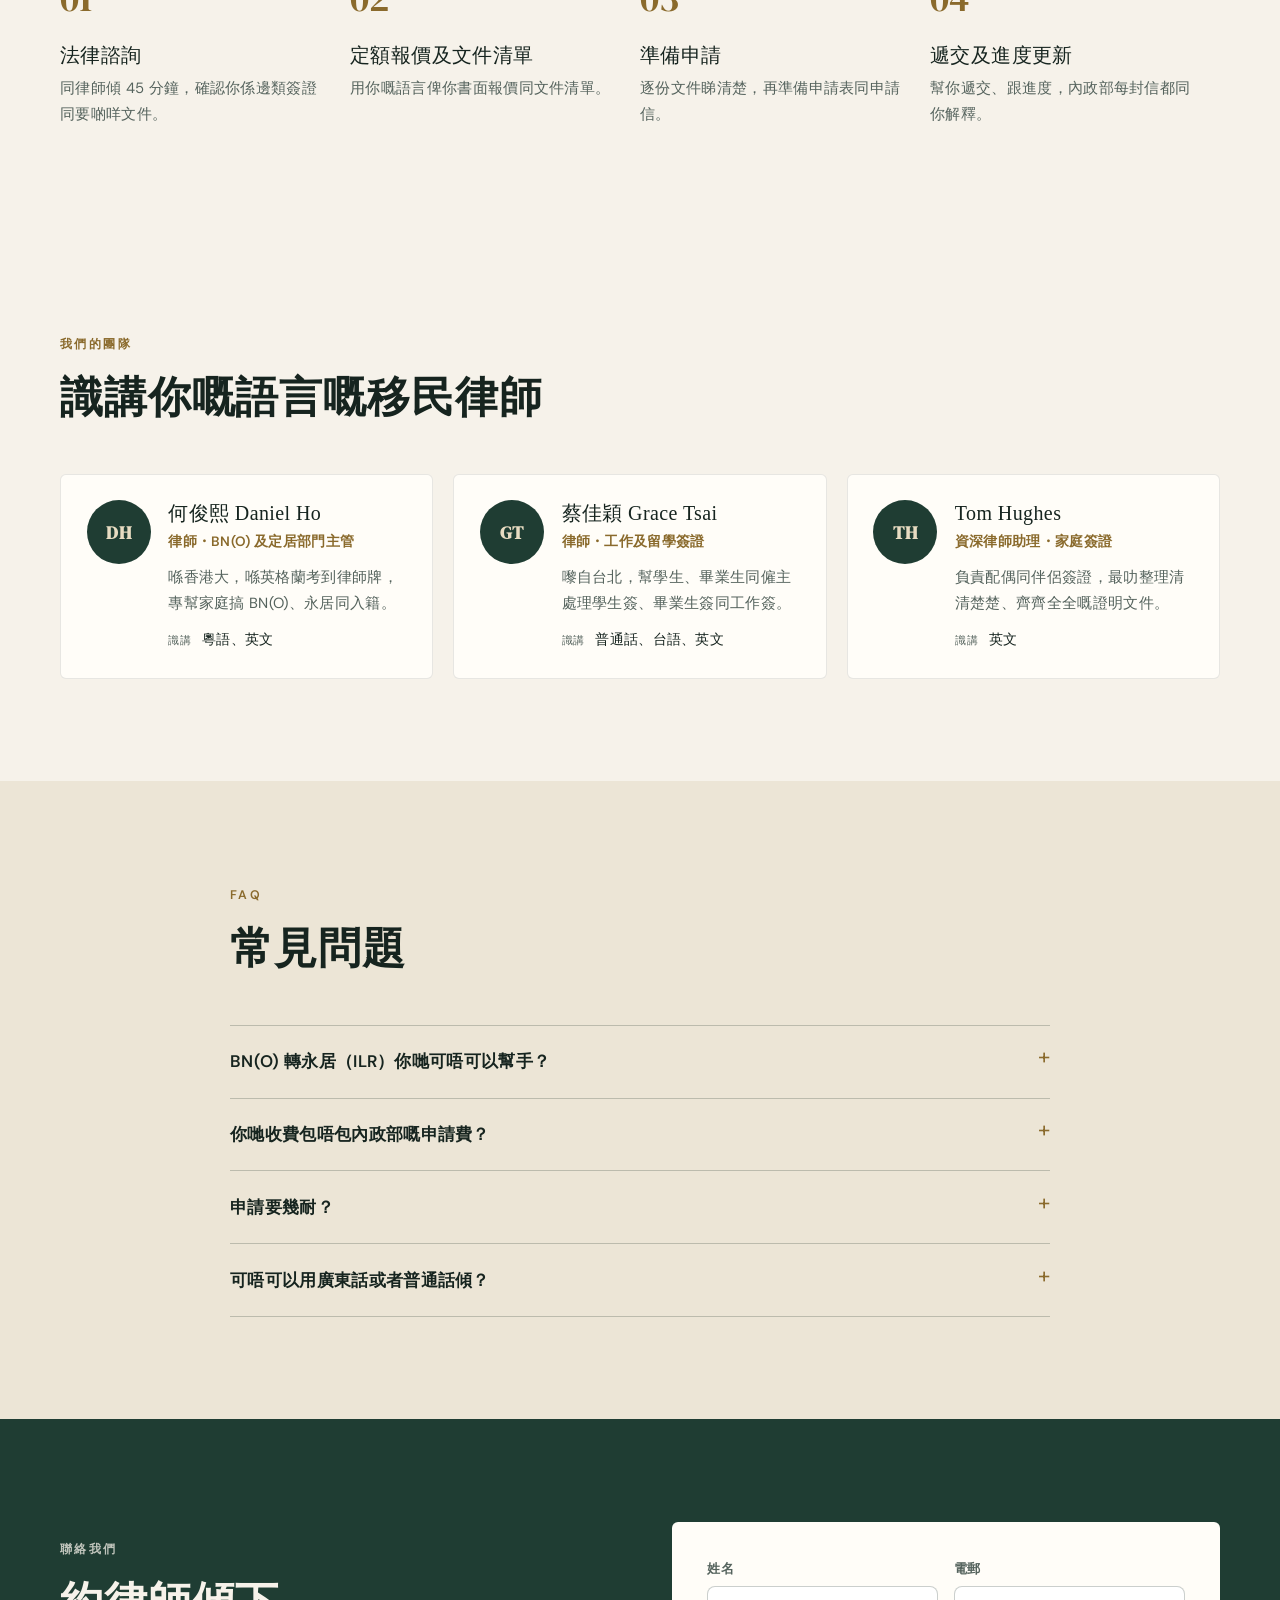
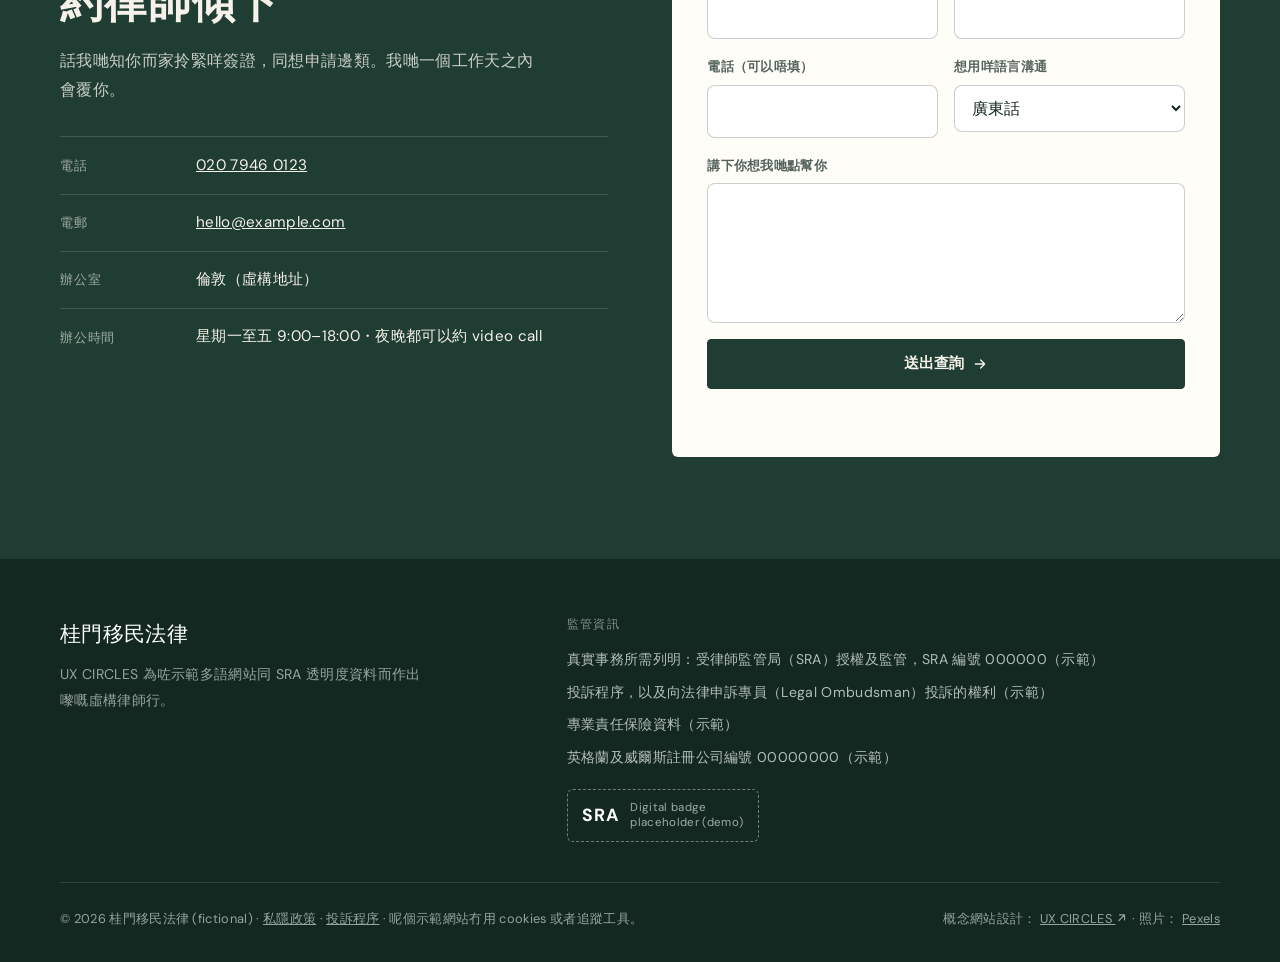
==== commit 1a9878a9: "Add scroll reveal and micro-interactions - Hero content rises in on load; sections, cards, steps and" ====
--- a/yue/index.html
+++ b/yue/index.html
@@ -17,6 +17,7 @@
 <meta property="og:type" content="website">
 <meta property="og:url" content="https://uxcircles.github.io/demo-immigration/yue/">
 <meta name="theme-color" content="#1f3d33">
+<script>document.documentElement.classList.add("js")</script>
 <link rel="icon" href="../favicon.svg" type="image/svg+xml">
 <link rel="preconnect" href="https://fonts.googleapis.com">
 <link rel="preconnect" href="https://fonts.gstatic.com" crossorigin>
@@ -203,7 +204,7 @@
 </header>
 
 <main id="main">
-  <section class="hero hero-photo-bg" style="--hero-img:url('img/hero-westminster.webp')">
+  <section class="hero hero-photo-bg" data-parallax style="--hero-img:url('img/hero-westminster.webp')">
     <div class="wrap hero-inner">
       <div class="hero-copy">
         <p class="eyebrow">專幫香港同台灣家庭嘅移民律師</p>
--- a/styles.css
+++ b/styles.css
@@ -121,6 +121,39 @@
 .footer-bottom{display:flex;flex-wrap:wrap;justify-content:space-between;gap:1rem;padding-top:1.5rem;opacity:.7;font-size:.8rem}
 .footer-bottom a{color:inherit}
 
+/* ---------- Motion ---------- */
+@keyframes rise{from{opacity:0;transform:translateY(22px)}to{opacity:1;transform:none}}
+@keyframes fadeIn{from{opacity:0}to{opacity:1}}
+@keyframes floaty{0%,100%{transform:translateY(0)}50%{transform:translateY(-6px)}}
+.js .hero-copy>*,.js .hero-full-inner>*{animation:rise .9s cubic-bezier(.2,.7,.2,1) both}
+.js .hero-copy>*:nth-child(2){animation-delay:.08s}.js .hero-copy>*:nth-child(3){animation-delay:.16s}
+.js .hero-copy>*:nth-child(4){animation-delay:.24s}.js .hero-copy>*:nth-child(5){animation-delay:.32s}
+.js .hero-visual,.js .hero-photo{animation:rise 1.1s .2s cubic-bezier(.2,.7,.2,1) both}
+.js [data-reveal]{opacity:0;transform:translateY(26px);transition:opacity .8s cubic-bezier(.2,.7,.2,1),transform .8s cubic-bezier(.2,.7,.2,1);transition-delay:var(--d,0ms)}
+.js [data-reveal].in{opacity:1;transform:none}
+.site-header{transition:box-shadow .3s,background .3s}
+.site-header.scrolled{box-shadow:0 8px 30px rgba(0,0,0,.08)}
+.btn .ico{transition:transform .25s cubic-bezier(.2,.7,.2,1)}
+.btn:hover .ico{transform:translateX(4px)}
+.btn:active{transform:translateY(0) scale(.98)}
+.svc,.person,.home,.area,.steps li,.guide li,.aud-card{transition:transform .35s cubic-bezier(.2,.7,.2,1),box-shadow .35s,border-color .35s}
+.svc:hover,.person:hover,.home:hover,.area:hover,.steps li:hover{transform:translateY(-5px);box-shadow:0 22px 50px rgba(0,0,0,.08)}
+.main-nav a{position:relative}
+.main-nav a::after{content:"";position:absolute;left:0;right:0;bottom:-6px;height:2px;background:currentColor;transform:scaleX(0);transform-origin:left;transition:transform .3s}
+.main-nav a:hover::after{transform:scaleX(1)}
+.lang-switch a{transition:background .2s,color .2s}
+.lang-switch a:not([aria-current]):hover{background:var(--surface);color:var(--ink)}
+.qa summary::after{transition:transform .3s}
+.qa[open] summary::after{transform:rotate(180deg)}
+.qa[open] div{animation:rise .45s cubic-bezier(.2,.7,.2,1)}
+.qa summary:hover{color:var(--accent-text)}
+.enquiry input,.enquiry select,.enquiry textarea{transition:border-color .2s,box-shadow .2s}
+.enquiry input:focus,.enquiry select:focus,.enquiry textarea:focus{outline:none;border-color:var(--accent);box-shadow:0 0 0 4px color-mix(in srgb,var(--accent) 15%,transparent)}
+.form-status:not(:empty){animation:rise .4s both}
+@media (prefers-reduced-motion:reduce){
+  *,*::before,*::after{animation:none!important;transition:none!important;scroll-behavior:auto!important}
+  .js [data-reveal]{opacity:1;transform:none}
+}
 @media (max-width:1000px){.main-nav{display:none}.menu-btn{display:block}.header-tools{margin-left:auto}}
 @media (max-width:860px){.hero-inner,.contact-inner,.footer-top{grid-template-columns:1fr}}
 @media (max-width:560px){.header-tools .btn-sm{display:none}.brand-sub{display:none}.header-inner{gap:.75rem}.header-tools{gap:.5rem}.brand{min-width:0;flex-shrink:1}.brand-name{white-space:nowrap;overflow:hidden;text-overflow:ellipsis}.lang-switch a{min-width:1.75rem;height:1.8rem;font-size:.74rem}.menu-btn{width:40px;height:40px}.bars{top:19px}.enquiry{grid-template-columns:1fr}.contact-list li{grid-template-columns:1fr;gap:.2rem}.person{flex-direction:column}}
@@ -128,7 +161,10 @@
 
 .finder{background:var(--card);color:var(--ink);border:1px solid var(--line-strong);border-radius:8px;padding:2rem;box-shadow:12px 12px 0 var(--accent)}
 .hero-photo-bg{position:relative;background:#132820;color:#f6f2ea;padding:clamp(4rem,9vw,7.5rem) 0 clamp(4rem,8vw,6.5rem);overflow:hidden}
-.hero-photo-bg::before{content:"";position:absolute;inset:0;background:var(--hero-img) center 40%/cover no-repeat}
+.hero-photo-bg::before{content:"";position:absolute;inset:-12% 0;background:var(--hero-img) center 40%/cover no-repeat;transform:translateY(var(--py,0)) scale(1.04);will-change:transform}
+.js .hero-photo-bg::before{animation:fadeIn 1.4s both}
+.finder a span{transition:transform .25s}.finder a:hover span{transform:translateX(4px)}
+.fees tbody tr{transition:background .2s}.fees tbody tr:hover{background:var(--surface)}
 .hero-photo-bg::after{content:"";position:absolute;inset:0;background:linear-gradient(100deg,rgba(15,34,27,.96) 0%,rgba(19,40,32,.88) 42%,rgba(19,40,32,.45) 100%)}
 .hero-photo-bg .hero-inner{position:relative;z-index:1}
 .hero-photo-bg h1{color:#fff}
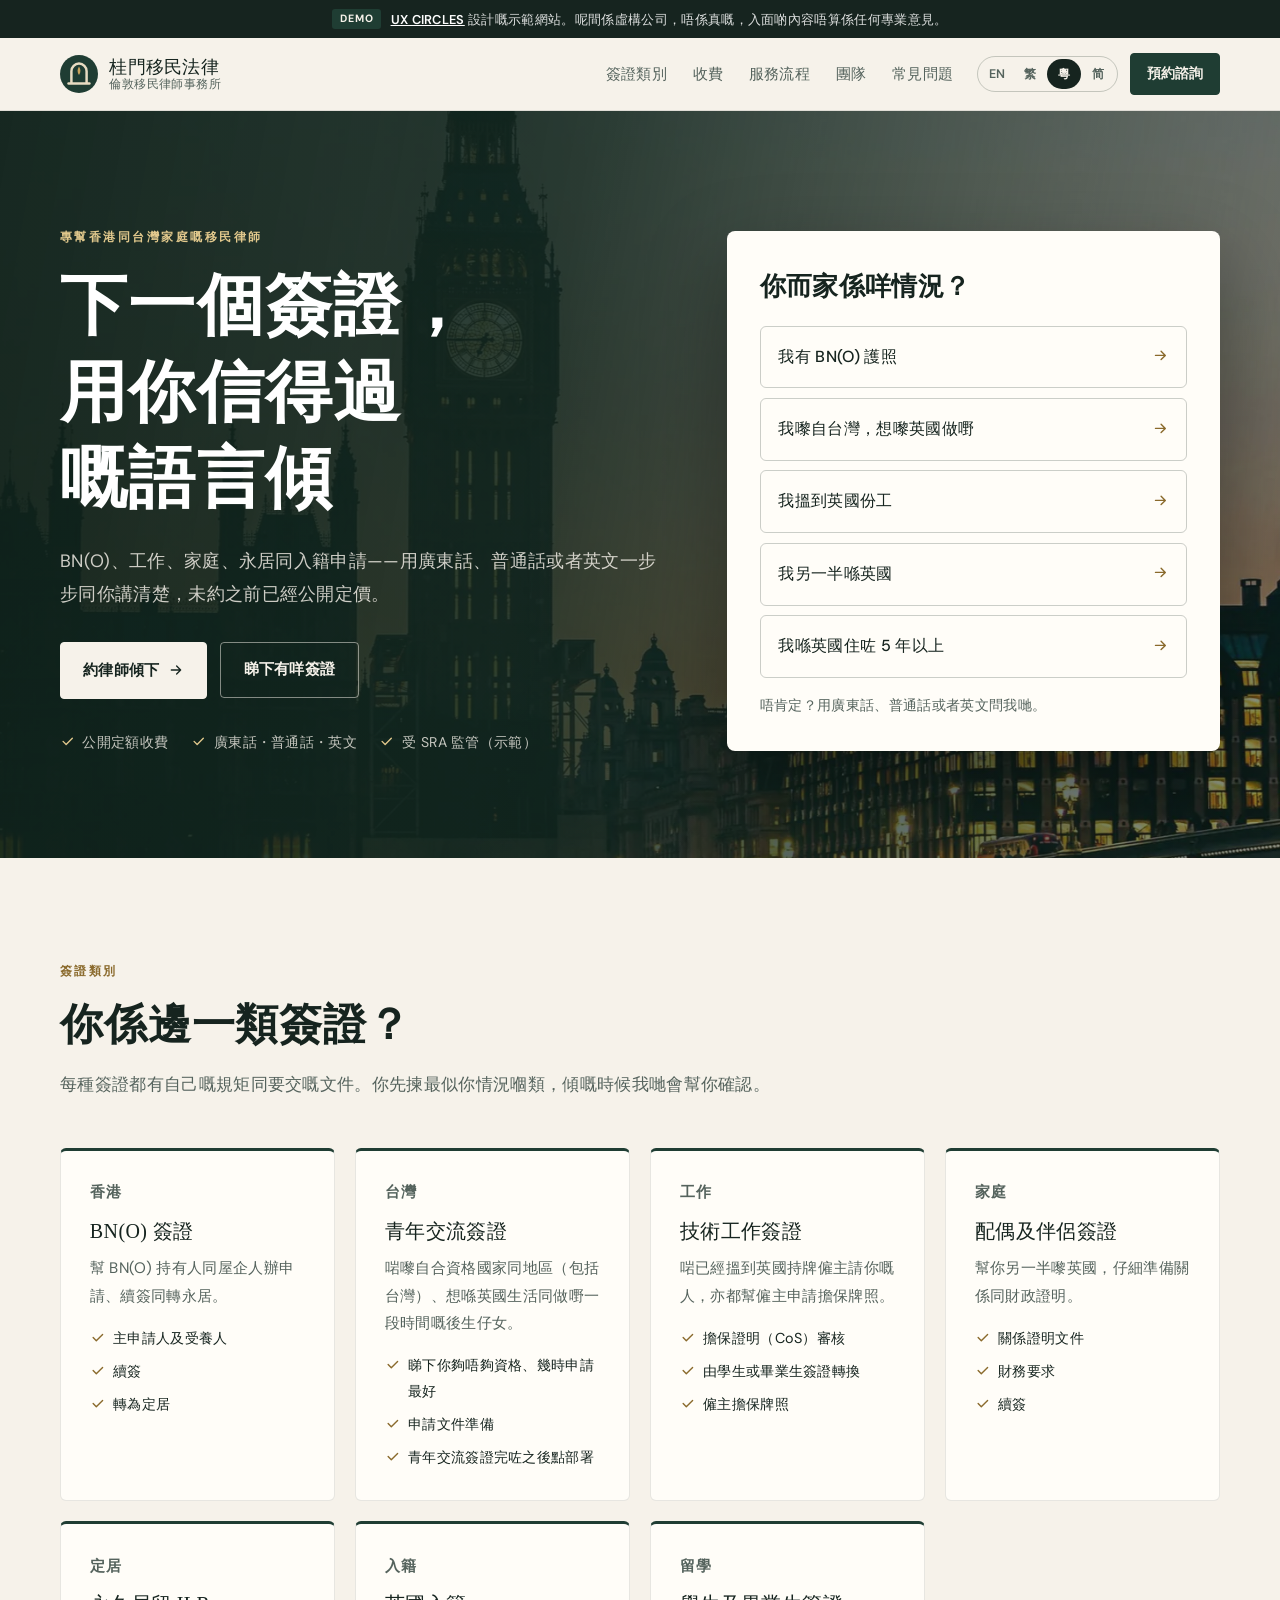
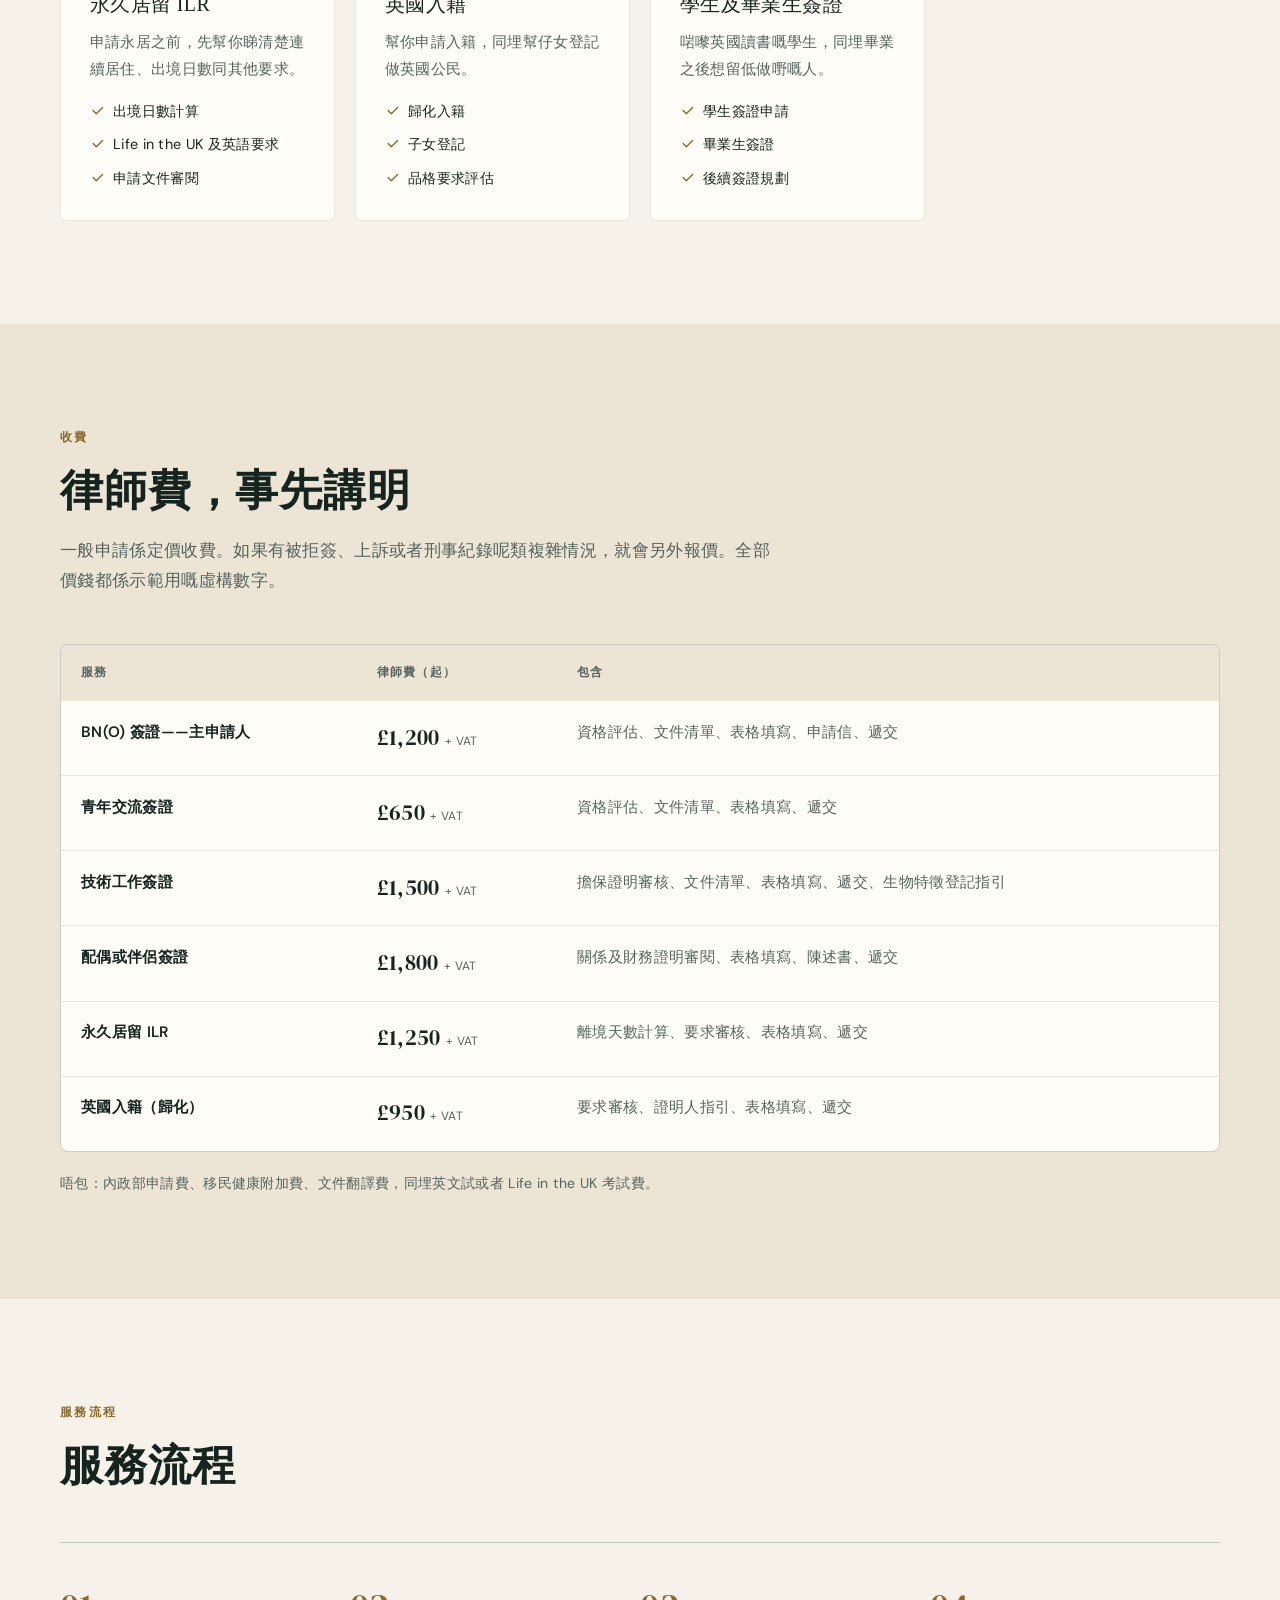
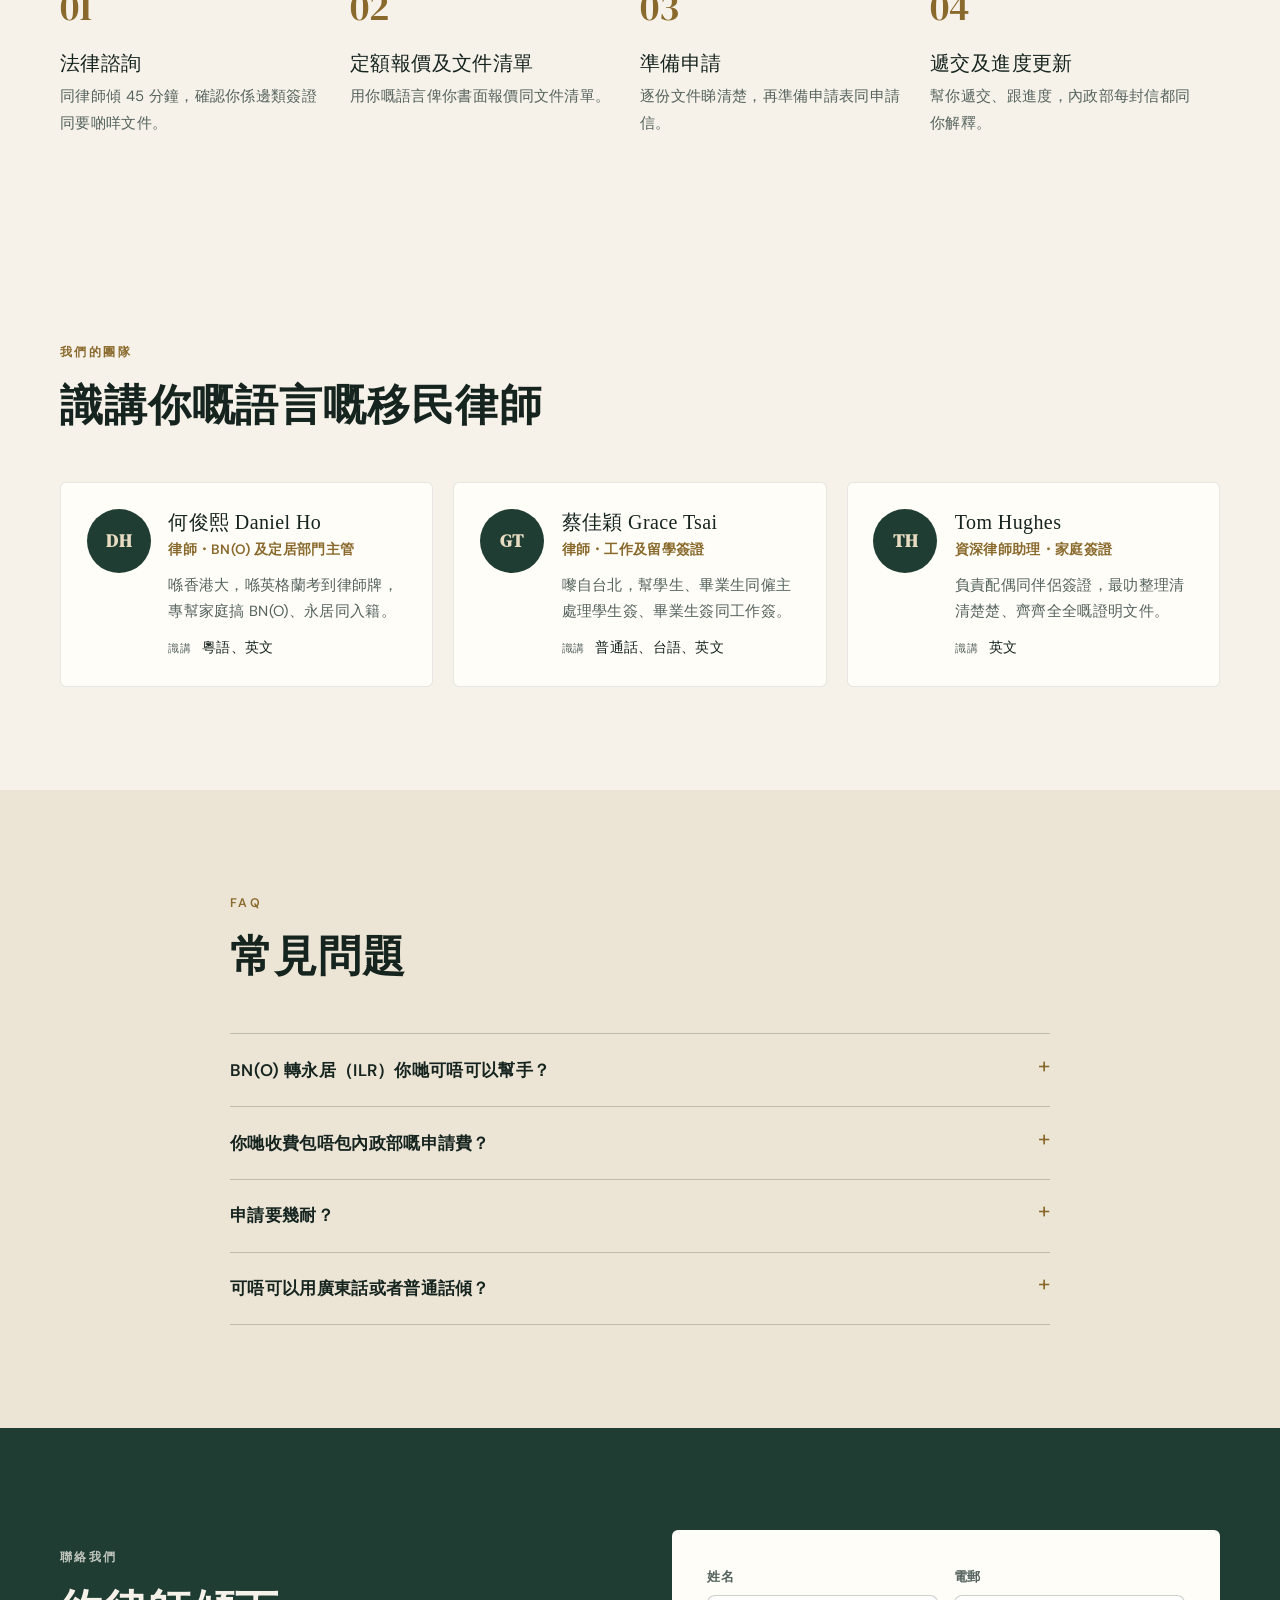
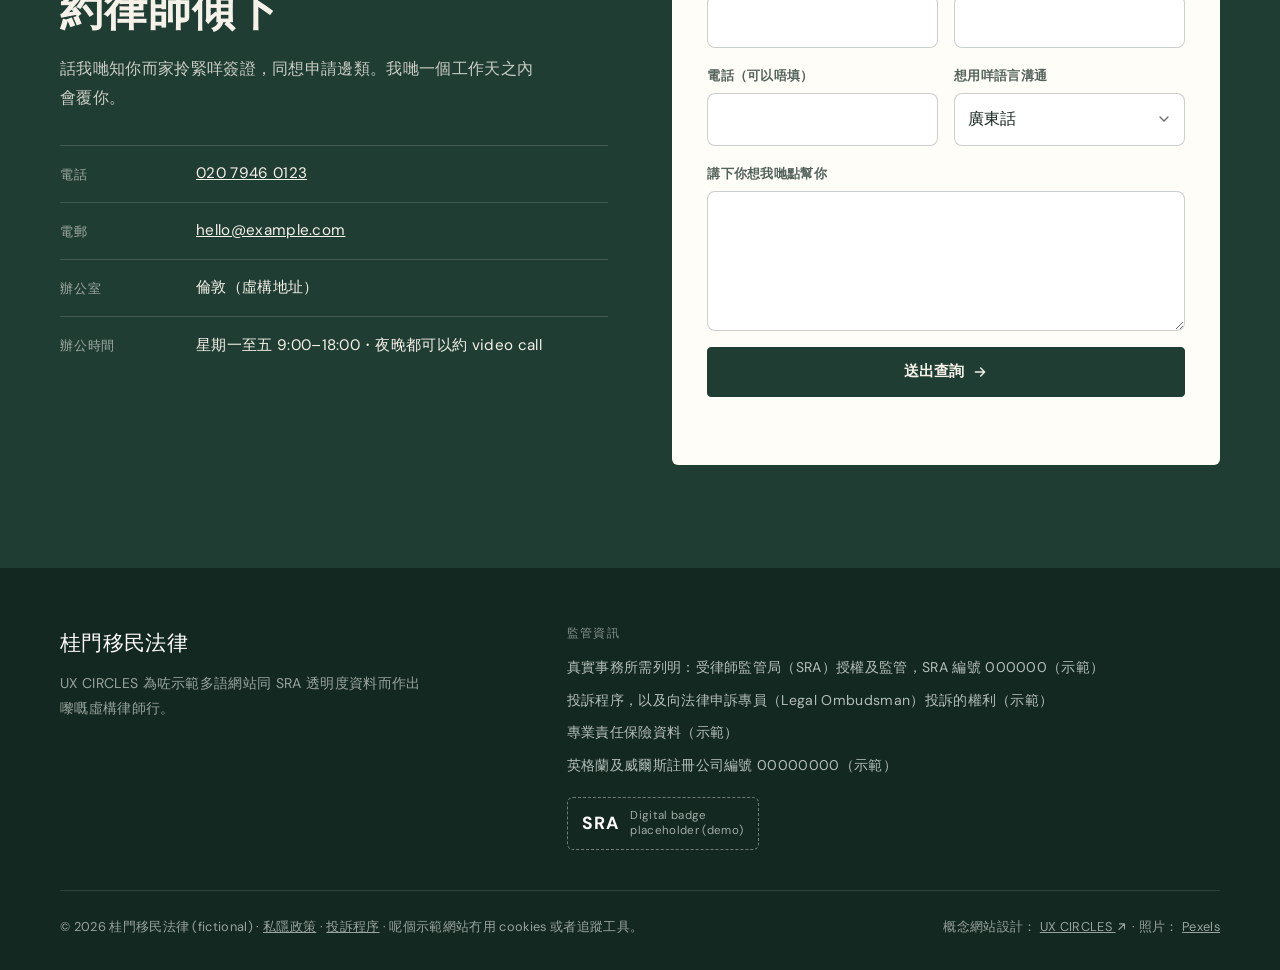
==== commit 65430684: "Keep Chinese heading phrases together when wrapping Chinese headings now break only after a comma or" ====
--- a/yue/index.html
+++ b/yue/index.html
@@ -208,7 +208,7 @@
     <div class="wrap hero-inner">
       <div class="hero-copy">
         <p class="eyebrow">專幫香港同台灣家庭嘅移民律師</p>
-        <h1>下一個簽證，用你信得過嘅語言傾</h1>
+        <h1><span class="ph">下一個簽證，</span><span class="ph">用你信得過嘅語言傾</span></h1>
         <p class="lede">BN(O)、工作、家庭、永居同入籍申請——用廣東話、普通話或者英文一步步同你講清楚，未約之前已經公開定價。</p>
         <div class="hero-actions">
           <a class="btn btn-light" href="#contact">約律師傾下 <svg class="ico" viewBox="0 0 24 24" fill="none" stroke="currentColor" stroke-width="2" stroke-linecap="round" stroke-linejoin="round" aria-hidden="true"><path d="M5 12h14M13 6l6 6-6 6"/></svg></a>
@@ -289,7 +289,7 @@
     <div class="wrap">
       <header class="sec-head">
         <p class="eyebrow">收費</p>
-        <h2>律師費，事先講明</h2>
+        <h2><span class="ph">律師費，</span><span class="ph">事先講明</span></h2>
         <p>一般申請係定價收費。如果有被拒簽、上訴或者刑事紀錄呢類複雜情況，就會另外報價。全部價錢都係示範用嘅虛構數字。</p>
       </header>
       <div class="table-wrap">
--- a/styles.css
+++ b/styles.css
@@ -58,6 +58,8 @@
 .lang-zh-hant .eyebrow,.lang-zh-hans .eyebrow,.lang-yue .eyebrow{letter-spacing:.2em}
 h1,h2,h3{font-family:var(--font-display);font-weight:var(--display-weight);line-height:1.12;color:var(--ink);letter-spacing:var(--display-tracking)}
 .lang-zh-hant h1,.lang-zh-hans h1,.lang-yue h1,.lang-zh-hant h2,.lang-zh-hans h2,.lang-yue h2,.lang-zh-hant h3,.lang-zh-hans h3,.lang-yue h3{font-family:var(--font-display-zh);letter-spacing:.02em;line-height:1.3}
+h1,h2,h3{text-wrap:balance}
+h1 .ph,h2 .ph,h3 .ph{display:inline-block}
 h1{font-size:clamp(2.3rem,5.2vw,4.2rem)}
 h2{font-size:clamp(1.8rem,3.4vw,2.7rem)}
 h3{font-size:1.25rem}
@@ -108,7 +110,9 @@
 .contact-list span{opacity:.6;font-size:.8rem;letter-spacing:.06em;text-transform:uppercase;padding-top:.15rem}
 .enquiry{background:var(--card);color:var(--ink);border-radius:var(--radius);padding:clamp(1.4rem,3vw,2.2rem);display:grid;grid-template-columns:1fr 1fr;gap:1rem}
 .enquiry label{display:flex;flex-direction:column;gap:.35rem;font-size:.82rem;font-weight:600;color:var(--muted)}
-.enquiry input,.enquiry select,.enquiry textarea{font:inherit;font-size:1rem;font-weight:400;color:var(--ink);border:1px solid var(--line-strong);border-radius:8px;padding:.7rem .8rem;background:#fff;width:100%}
+.enquiry input,.enquiry select,.enquiry textarea{font:inherit;font-size:1rem;font-weight:400;color:var(--ink);border:1px solid var(--line-strong);border-radius:8px;padding:.7rem .8rem;background-color:#fff;width:100%}
+select{-webkit-appearance:none;appearance:none;background-image:url("data:image/svg+xml,%3Csvg xmlns='http://www.w3.org/2000/svg' viewBox='0 0 24 24' fill='none' stroke='%236b6b6b' stroke-width='2' stroke-linecap='round' stroke-linejoin='round'%3E%3Cpath d='M6 9l6 6 6-6'/%3E%3C/svg%3E");background-repeat:no-repeat;background-position:right .75rem center;background-size:16px 16px;padding-right:2.4rem!important;cursor:pointer}
+select::-ms-expand{display:none}
 .enquiry .full{grid-column:1/-1}
 .form-status{font-size:.88rem;color:var(--accent-text);font-weight:600;min-height:1.2em}
 
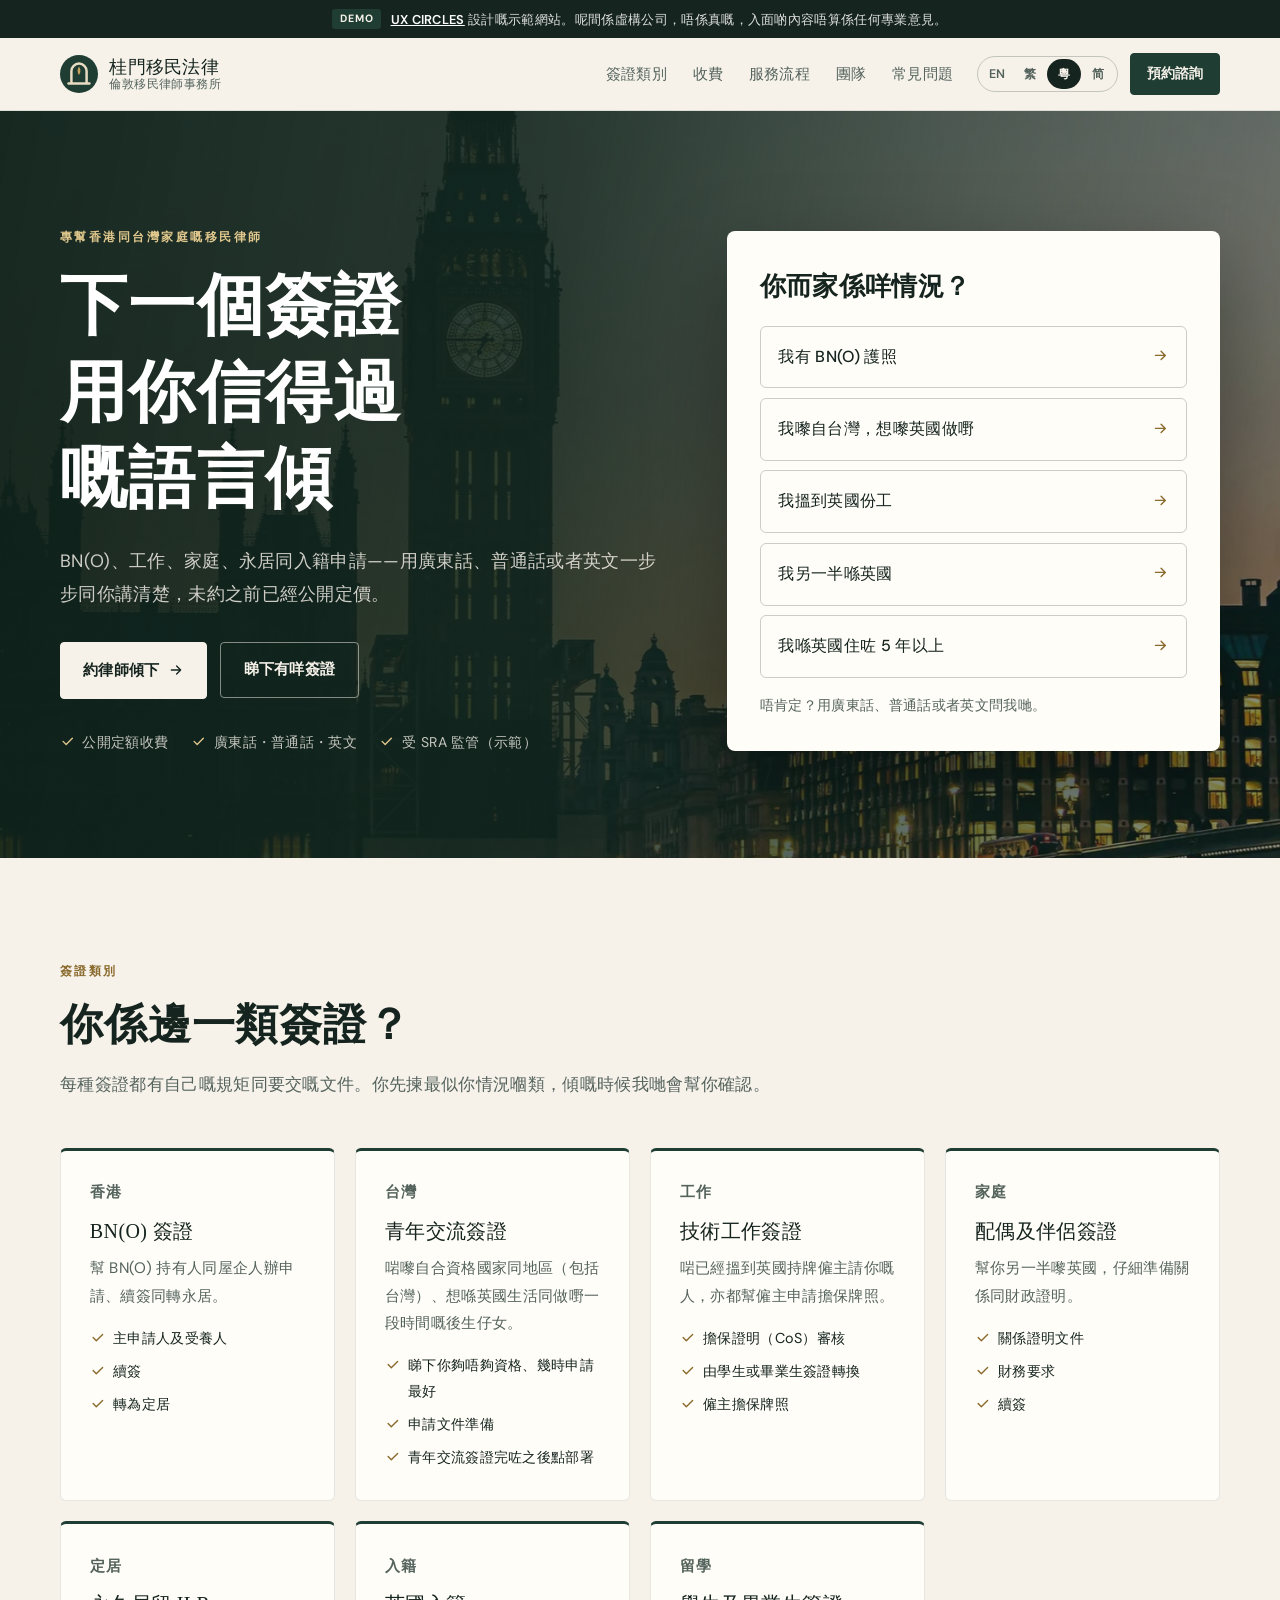
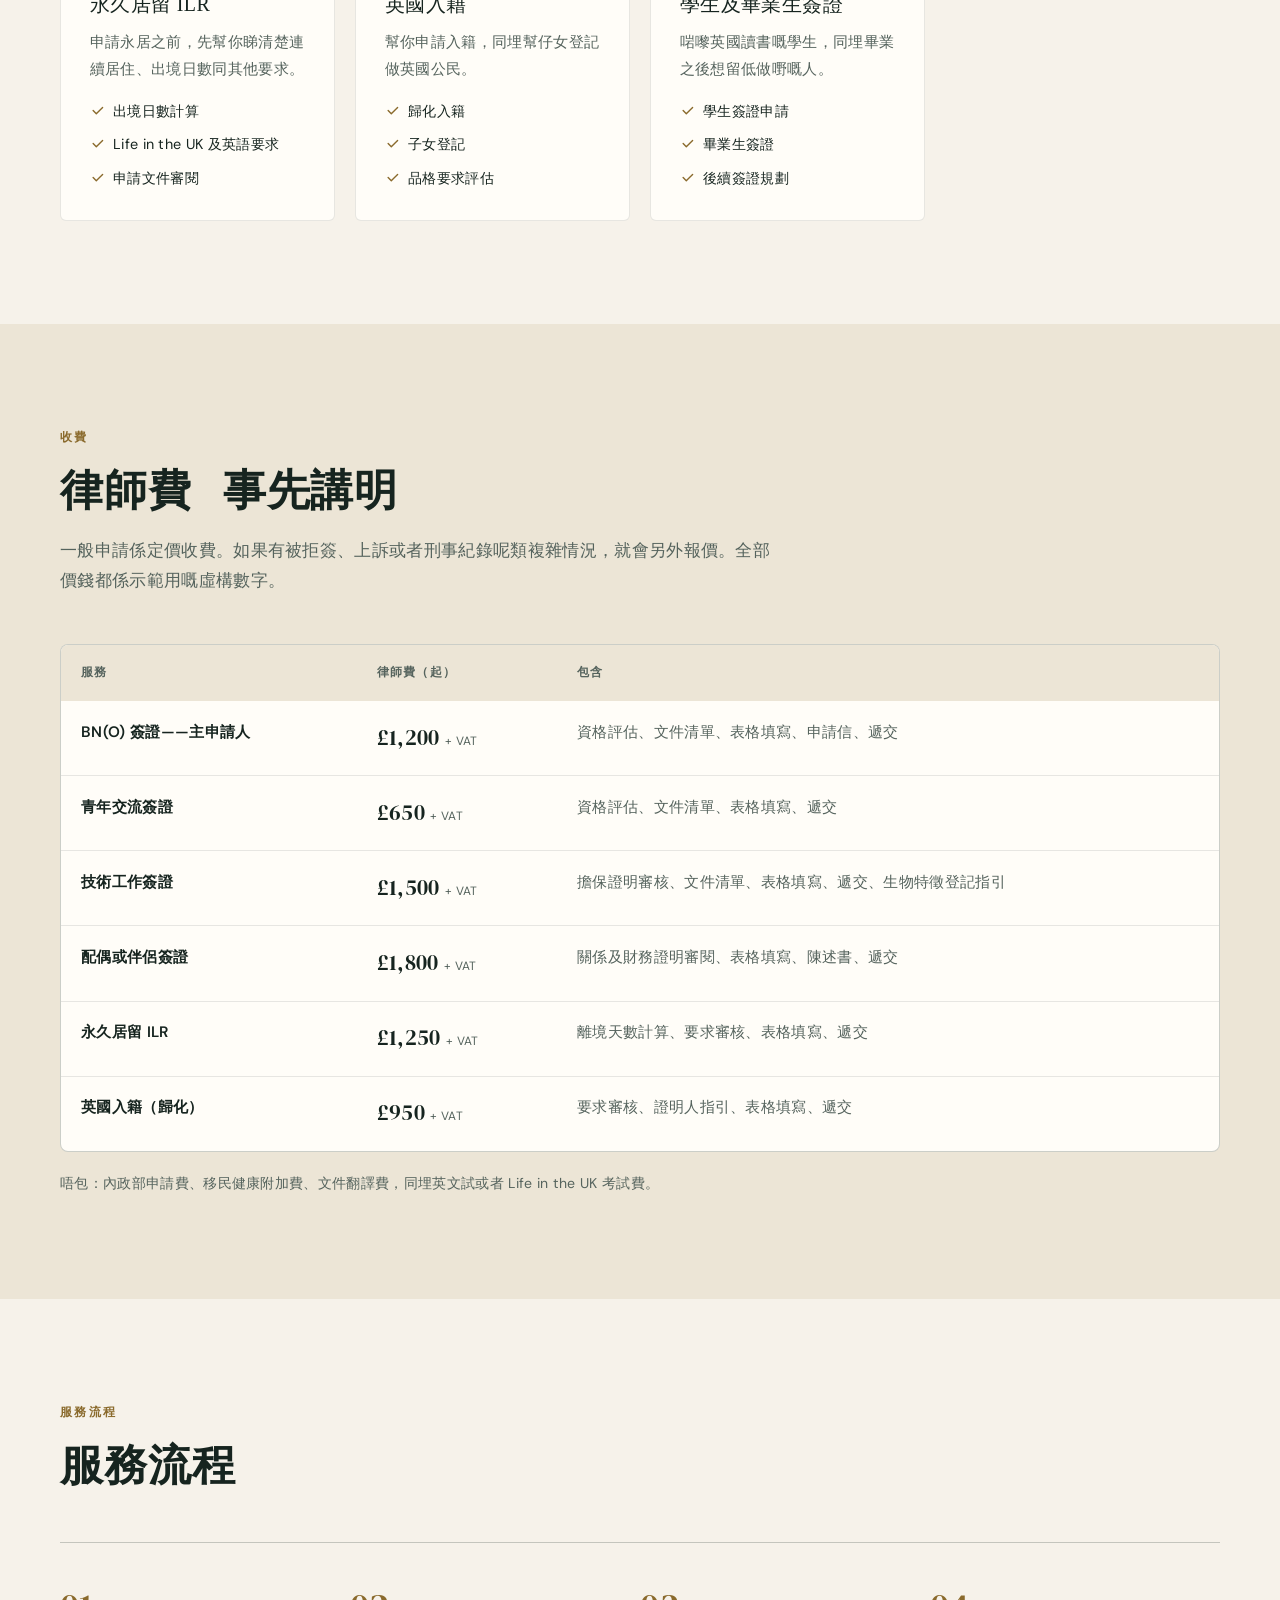
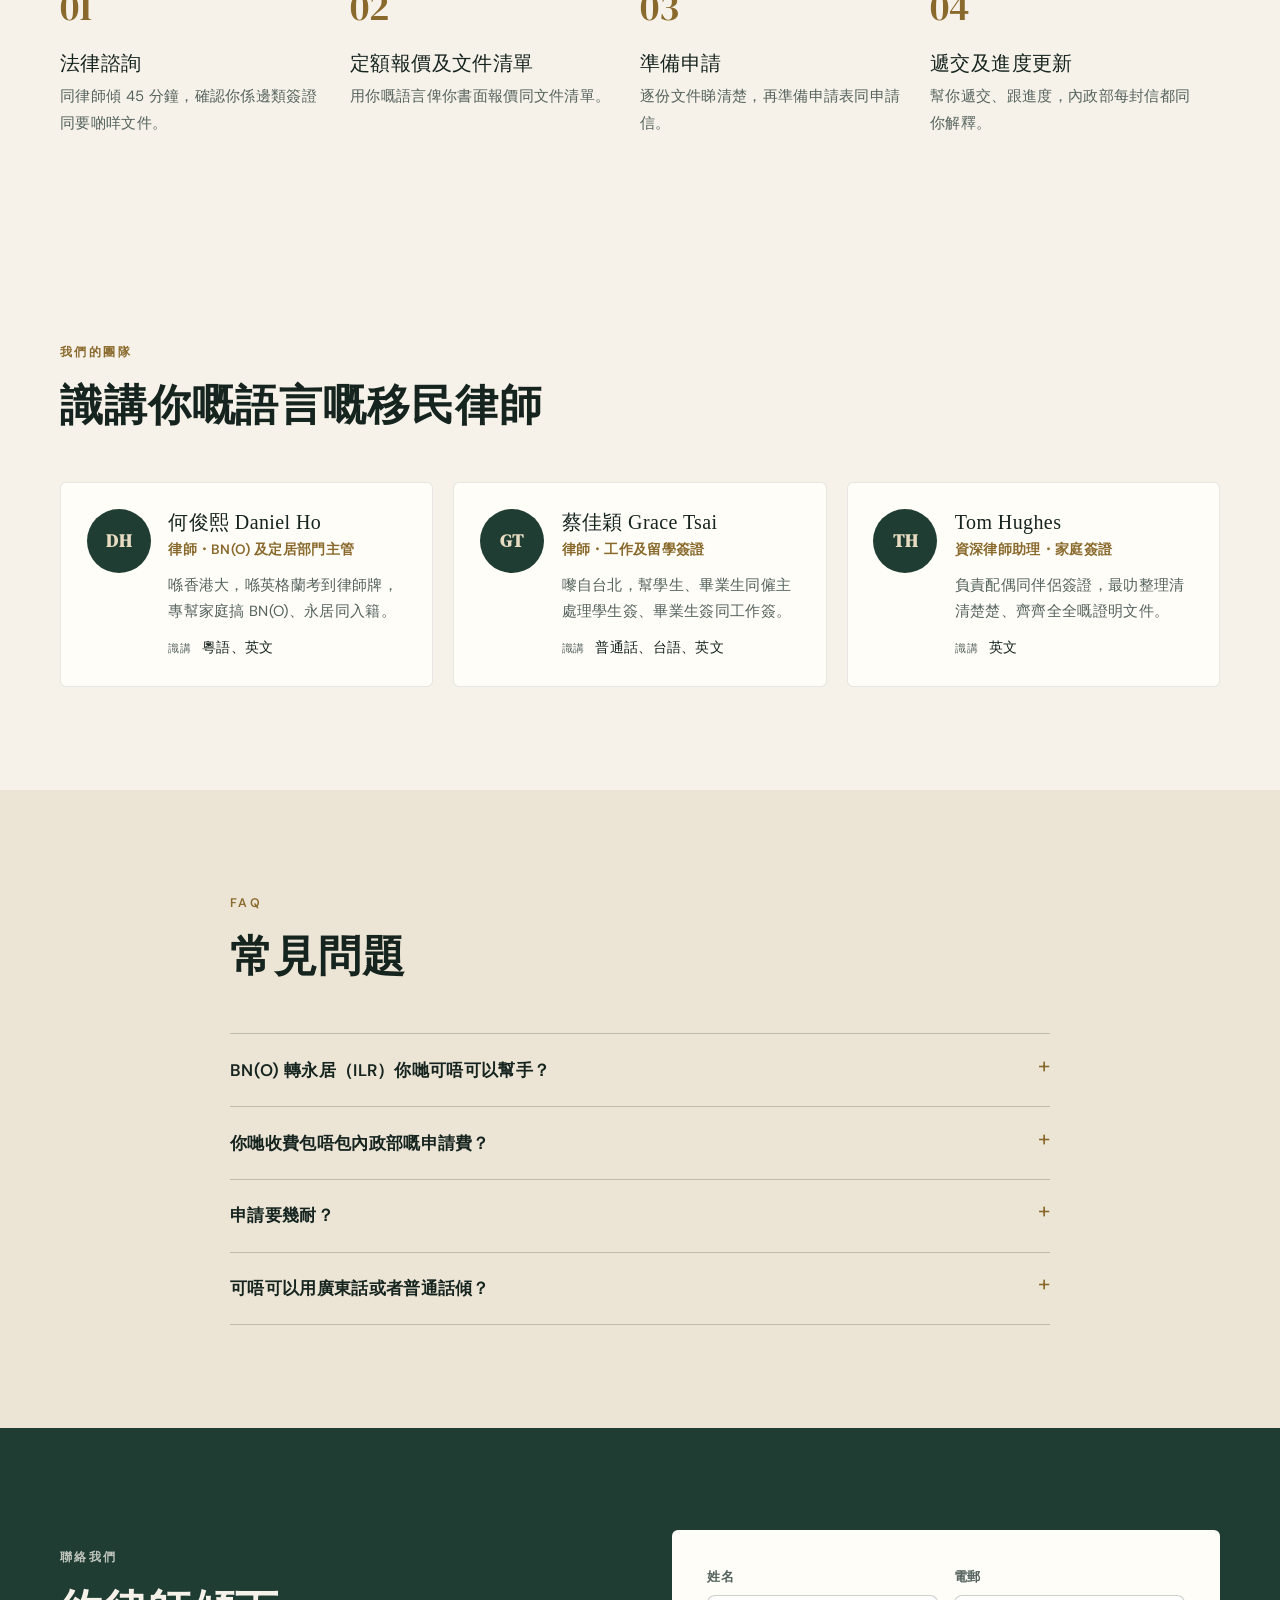
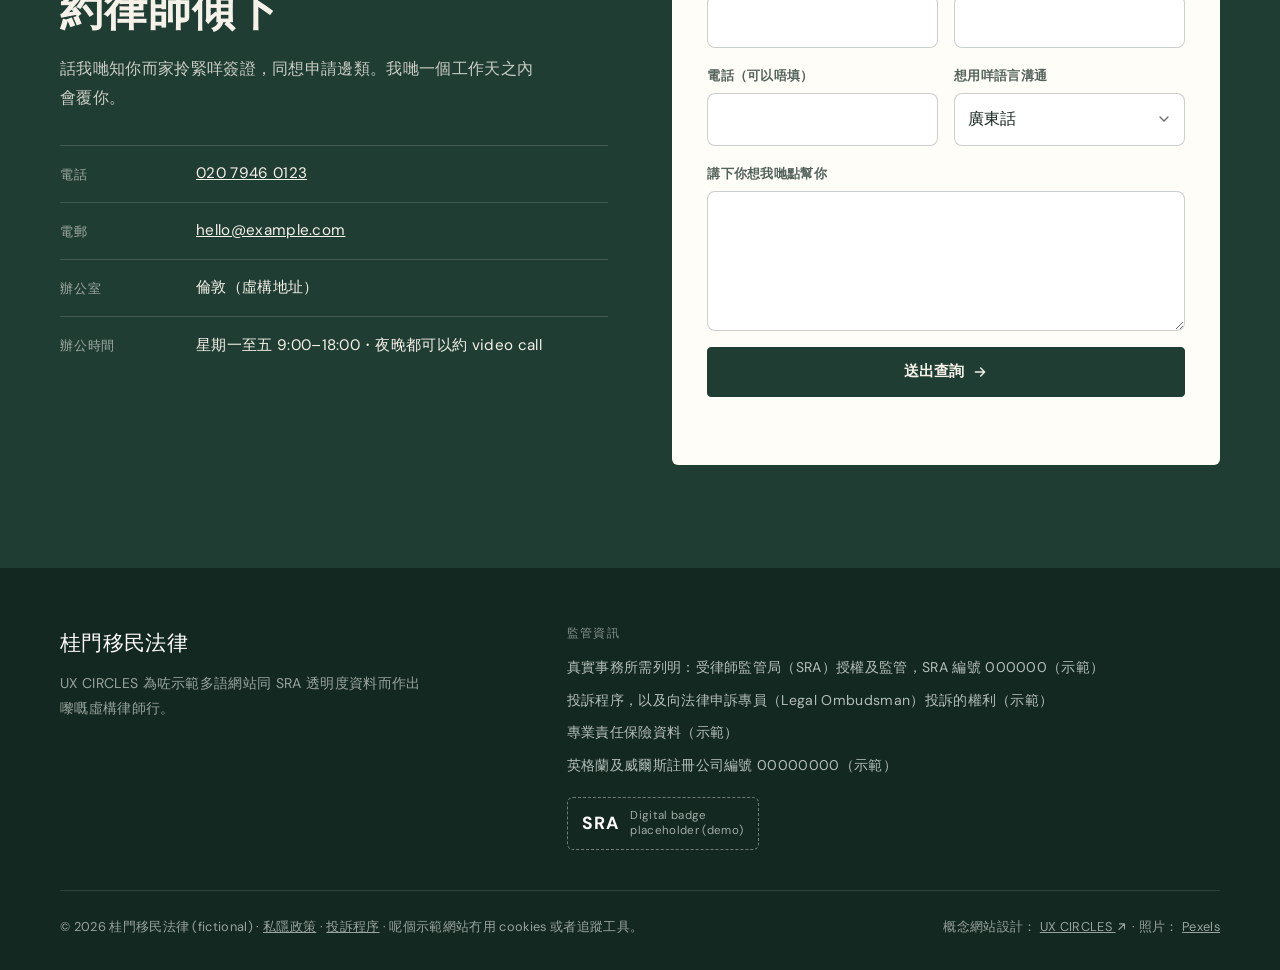
==== commit 995a750e: "Drop commas from Chinese headings In headline style the comma becomes a small gap, or simply the lin" ====
--- a/yue/index.html
+++ b/yue/index.html
@@ -208,7 +208,7 @@
     <div class="wrap hero-inner">
       <div class="hero-copy">
         <p class="eyebrow">專幫香港同台灣家庭嘅移民律師</p>
-        <h1><span class="ph">下一個簽證，</span><span class="ph">用你信得過嘅語言傾</span></h1>
+        <h1><span class="ph">下一個簽證</span> <span class="ph">用你信得過嘅語言傾</span></h1>
         <p class="lede">BN(O)、工作、家庭、永居同入籍申請——用廣東話、普通話或者英文一步步同你講清楚，未約之前已經公開定價。</p>
         <div class="hero-actions">
           <a class="btn btn-light" href="#contact">約律師傾下 <svg class="ico" viewBox="0 0 24 24" fill="none" stroke="currentColor" stroke-width="2" stroke-linecap="round" stroke-linejoin="round" aria-hidden="true"><path d="M5 12h14M13 6l6 6-6 6"/></svg></a>
@@ -289,7 +289,7 @@
     <div class="wrap">
       <header class="sec-head">
         <p class="eyebrow">收費</p>
-        <h2><span class="ph">律師費，</span><span class="ph">事先講明</span></h2>
+        <h2><span class="ph">律師費</span> <span class="ph">事先講明</span></h2>
         <p>一般申請係定價收費。如果有被拒簽、上訴或者刑事紀錄呢類複雜情況，就會另外報價。全部價錢都係示範用嘅虛構數字。</p>
       </header>
       <div class="table-wrap">
--- a/styles.css
+++ b/styles.css
@@ -59,7 +59,8 @@
 h1,h2,h3{font-family:var(--font-display);font-weight:var(--display-weight);line-height:1.12;color:var(--ink);letter-spacing:var(--display-tracking)}
 .lang-zh-hant h1,.lang-zh-hans h1,.lang-yue h1,.lang-zh-hant h2,.lang-zh-hans h2,.lang-yue h2,.lang-zh-hant h3,.lang-zh-hans h3,.lang-yue h3{font-family:var(--font-display-zh);letter-spacing:.02em;line-height:1.3}
 h1,h2,h3{text-wrap:balance}
-h1 .ph,h2 .ph,h3 .ph{display:inline-block}
+h1 .ph,h2 .ph,h3 .ph{display:inline-block;word-spacing:normal}
+h1:has(.ph),h2:has(.ph),h3:has(.ph){word-spacing:.45em}
 h1{font-size:clamp(2.3rem,5.2vw,4.2rem)}
 h2{font-size:clamp(1.8rem,3.4vw,2.7rem)}
 h3{font-size:1.25rem}
